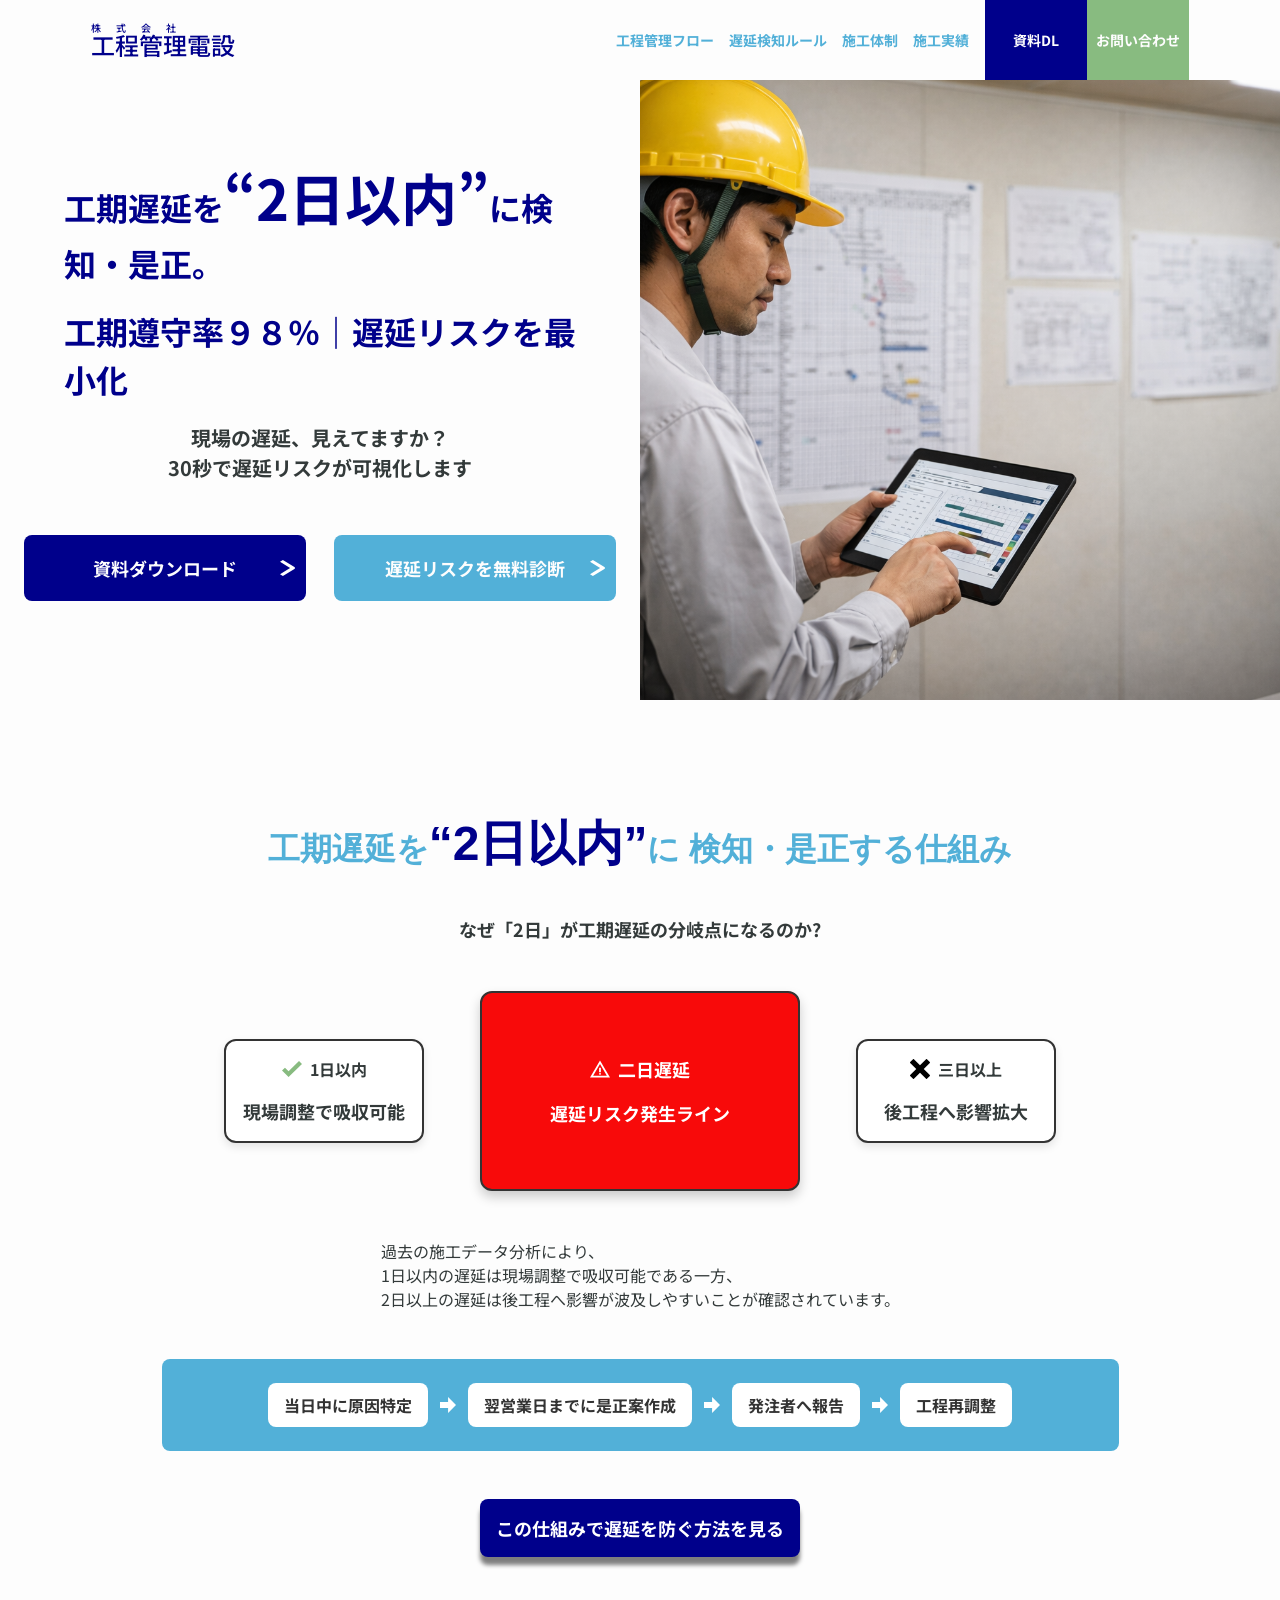
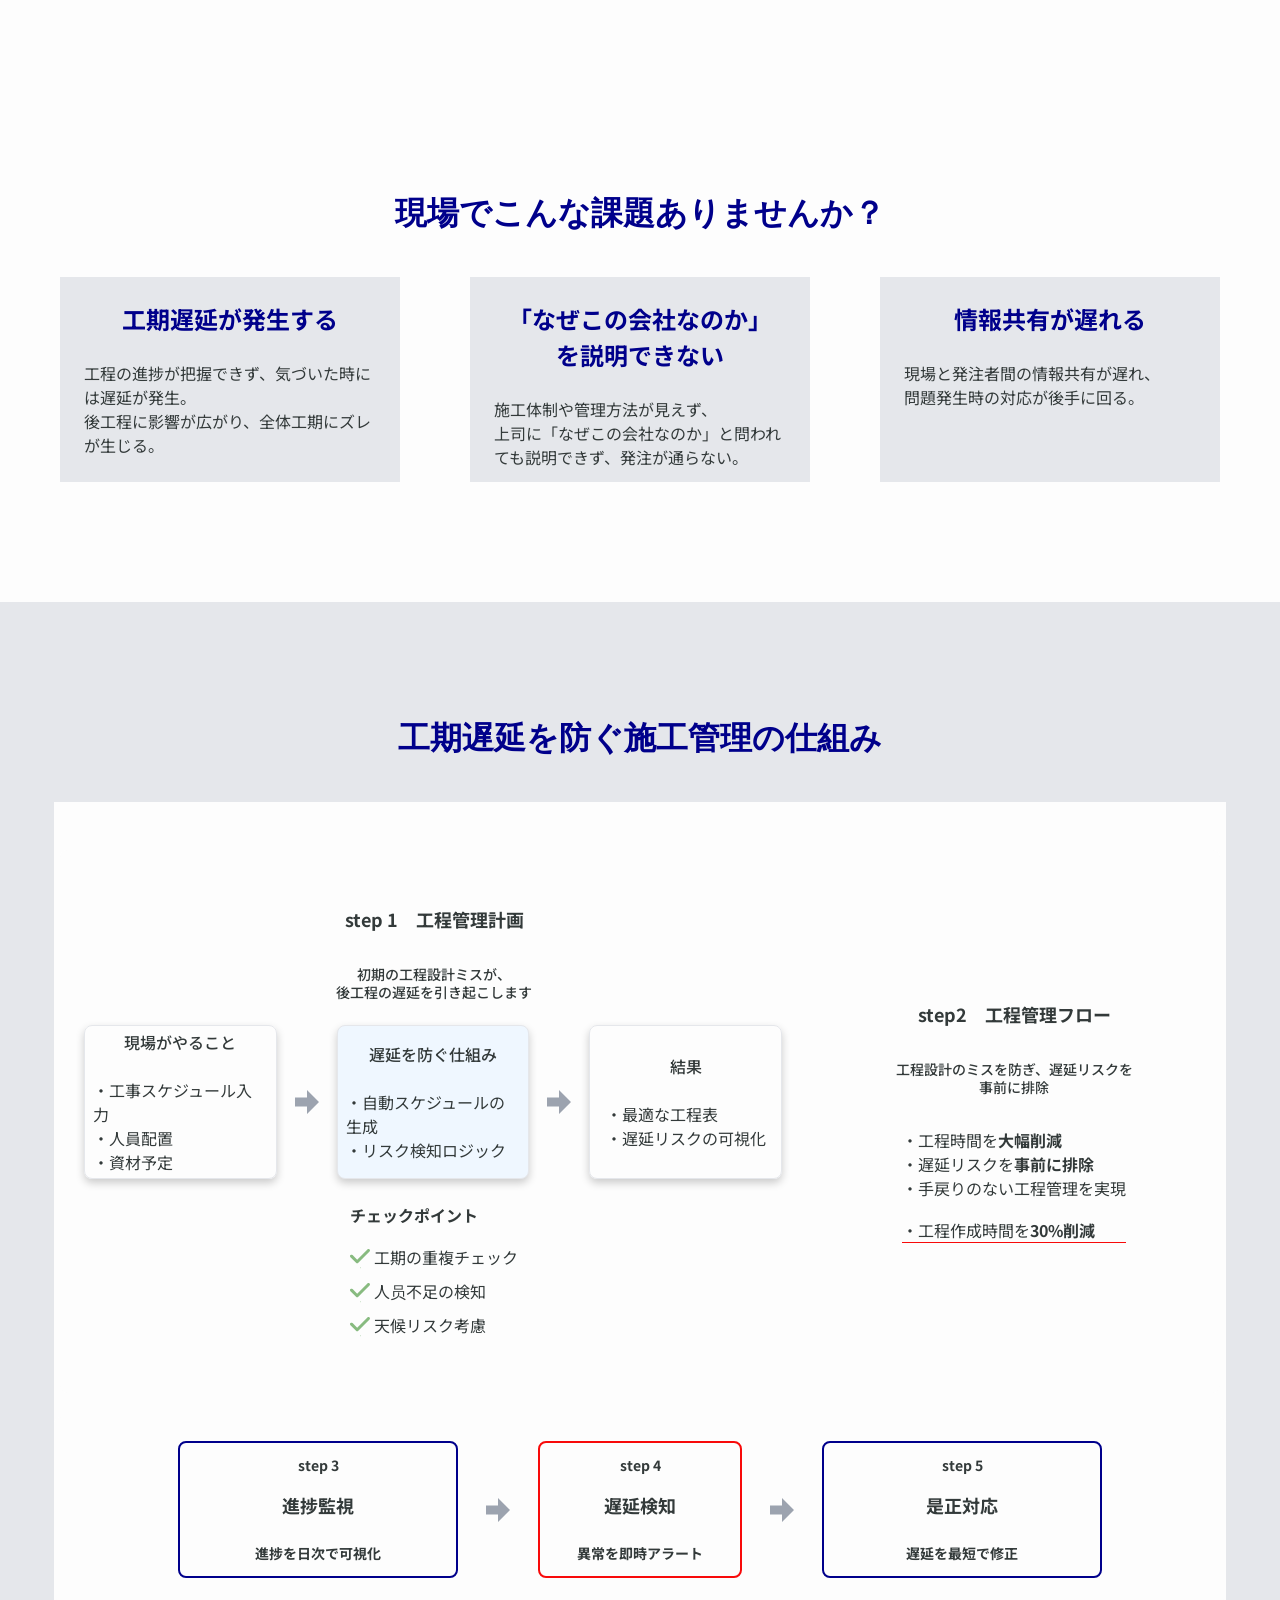
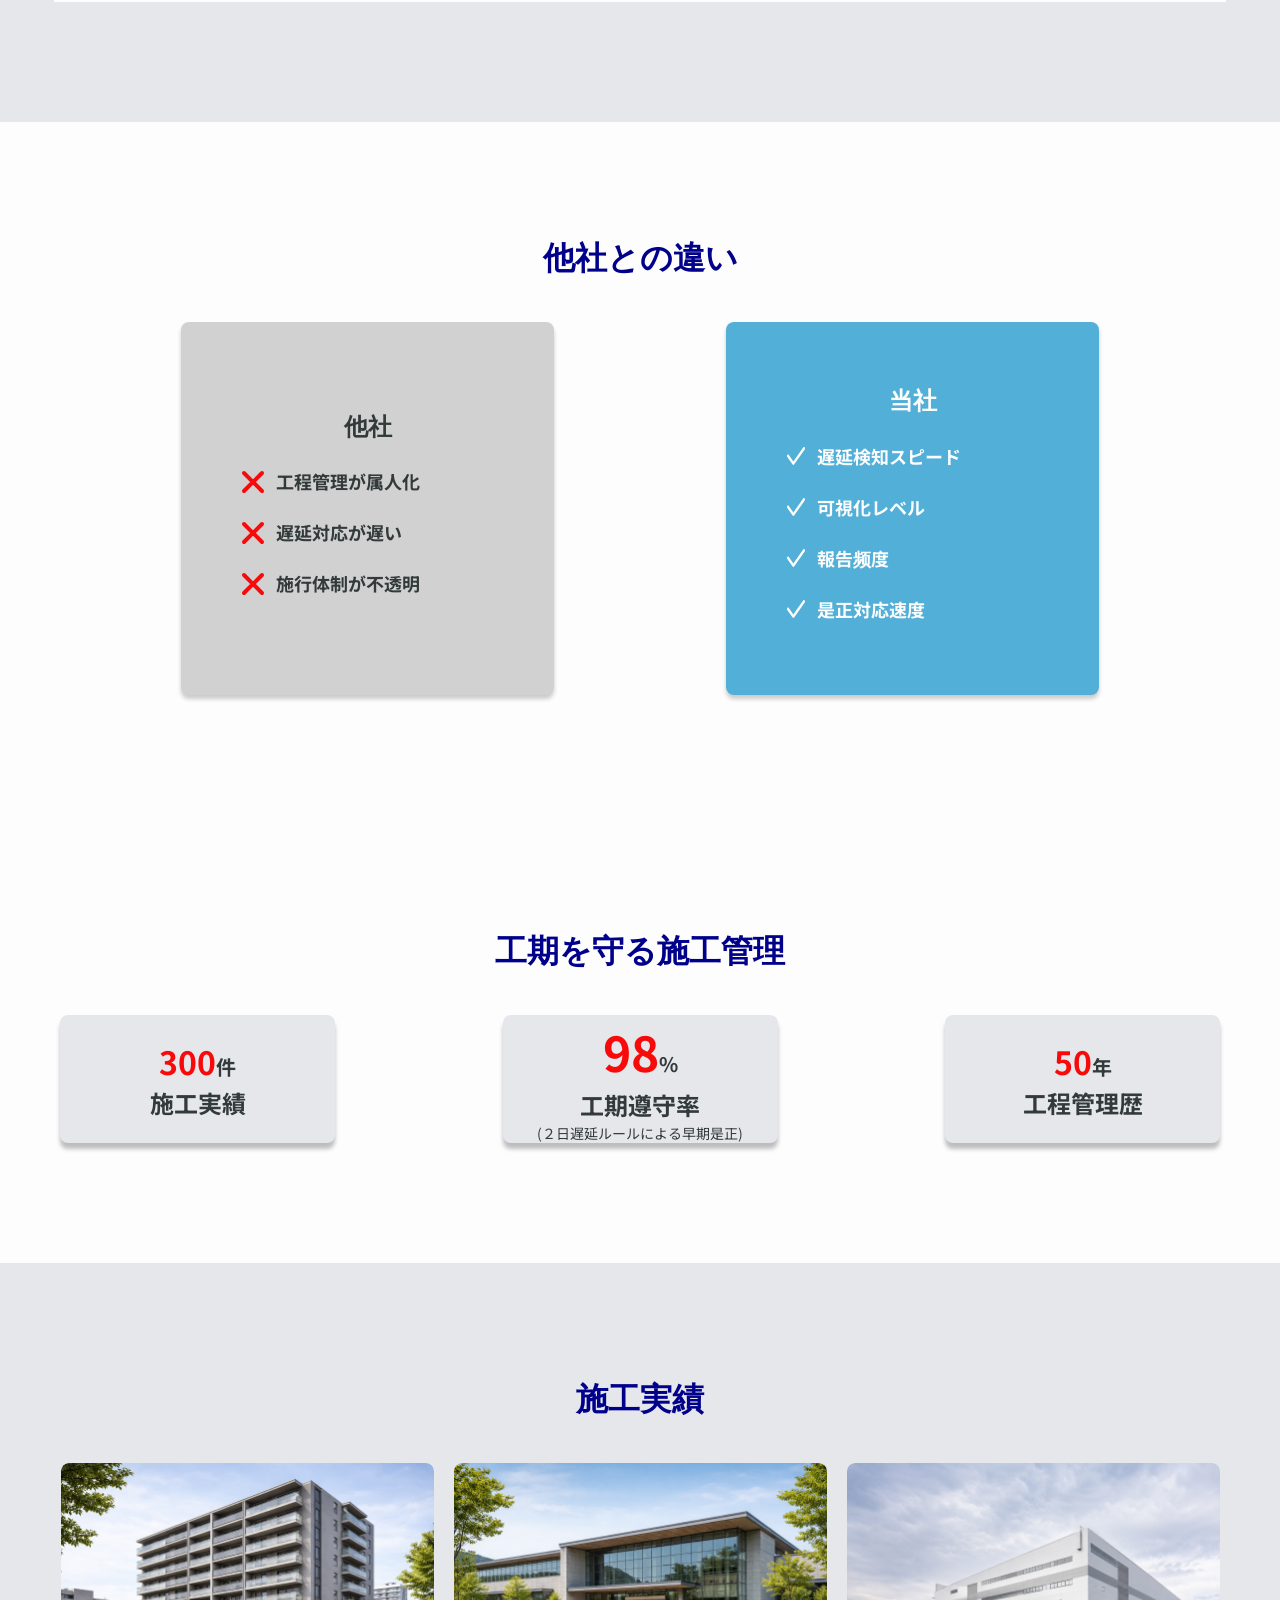
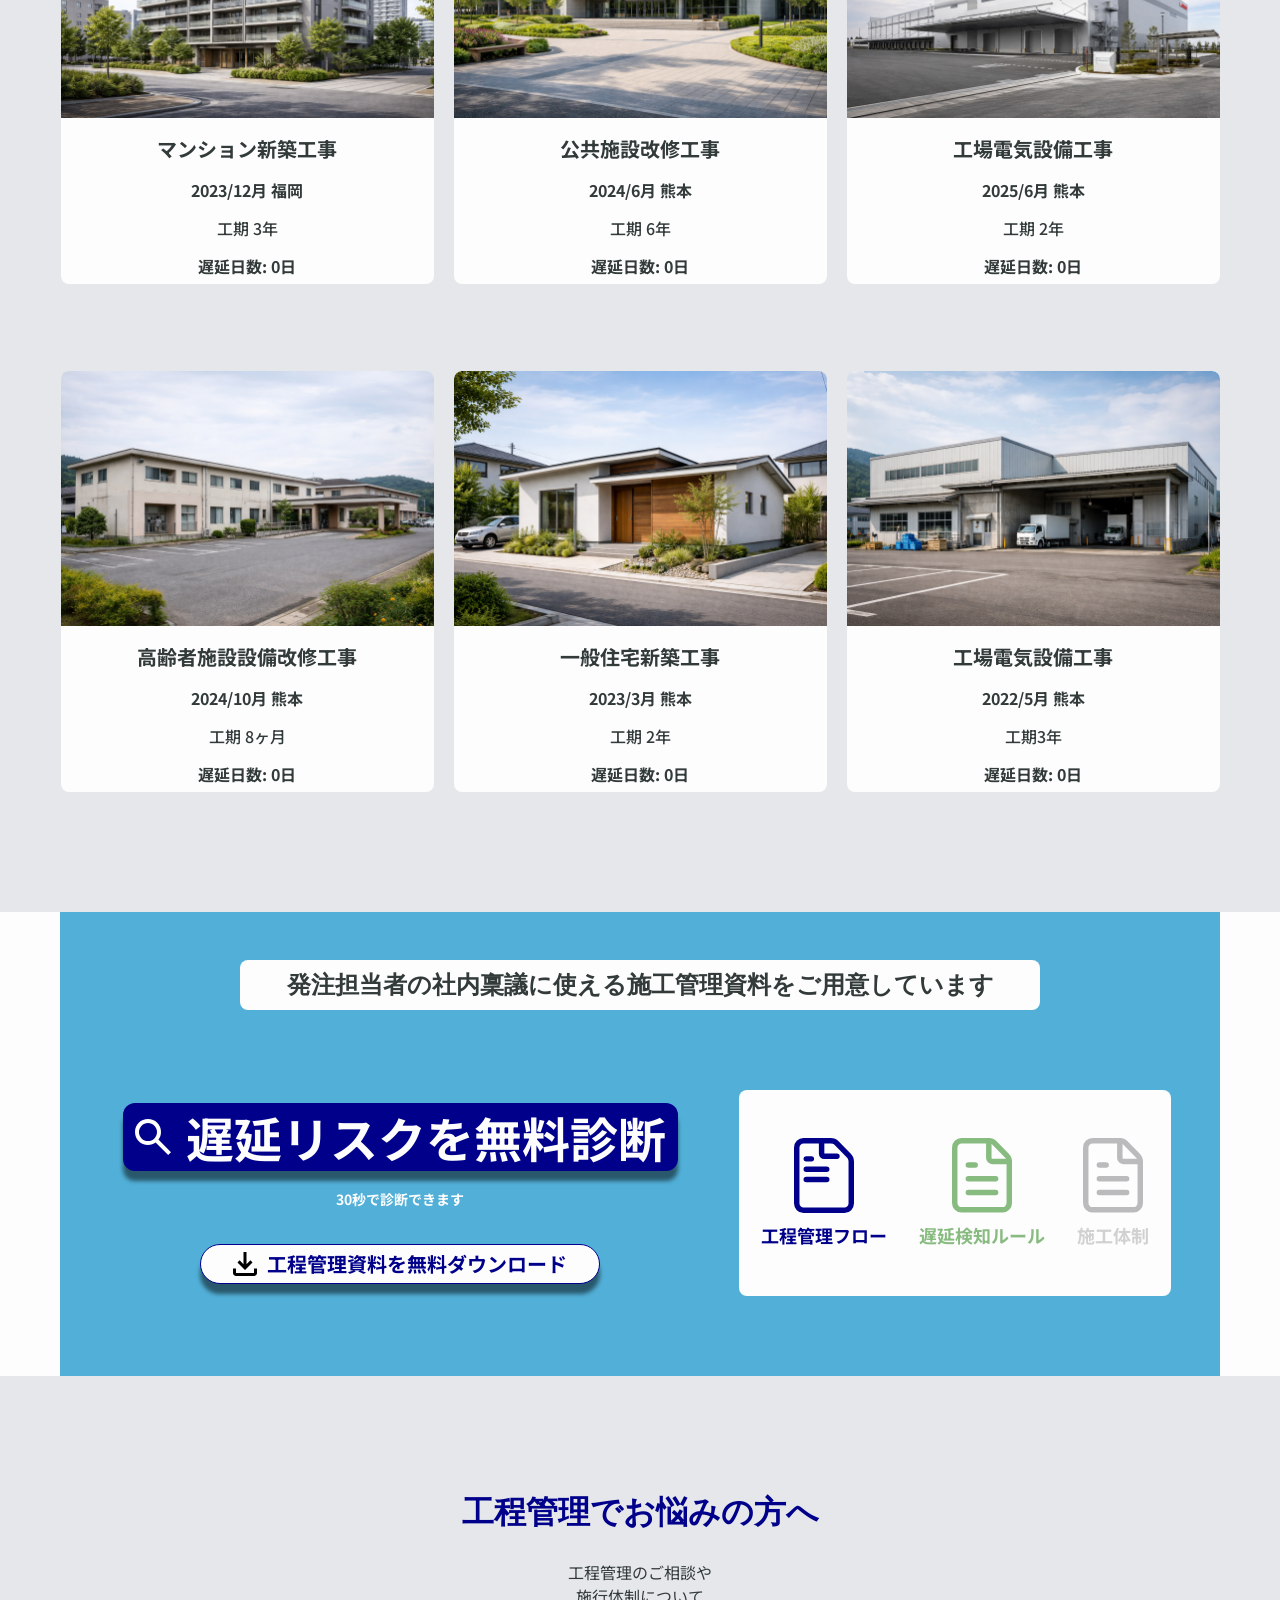
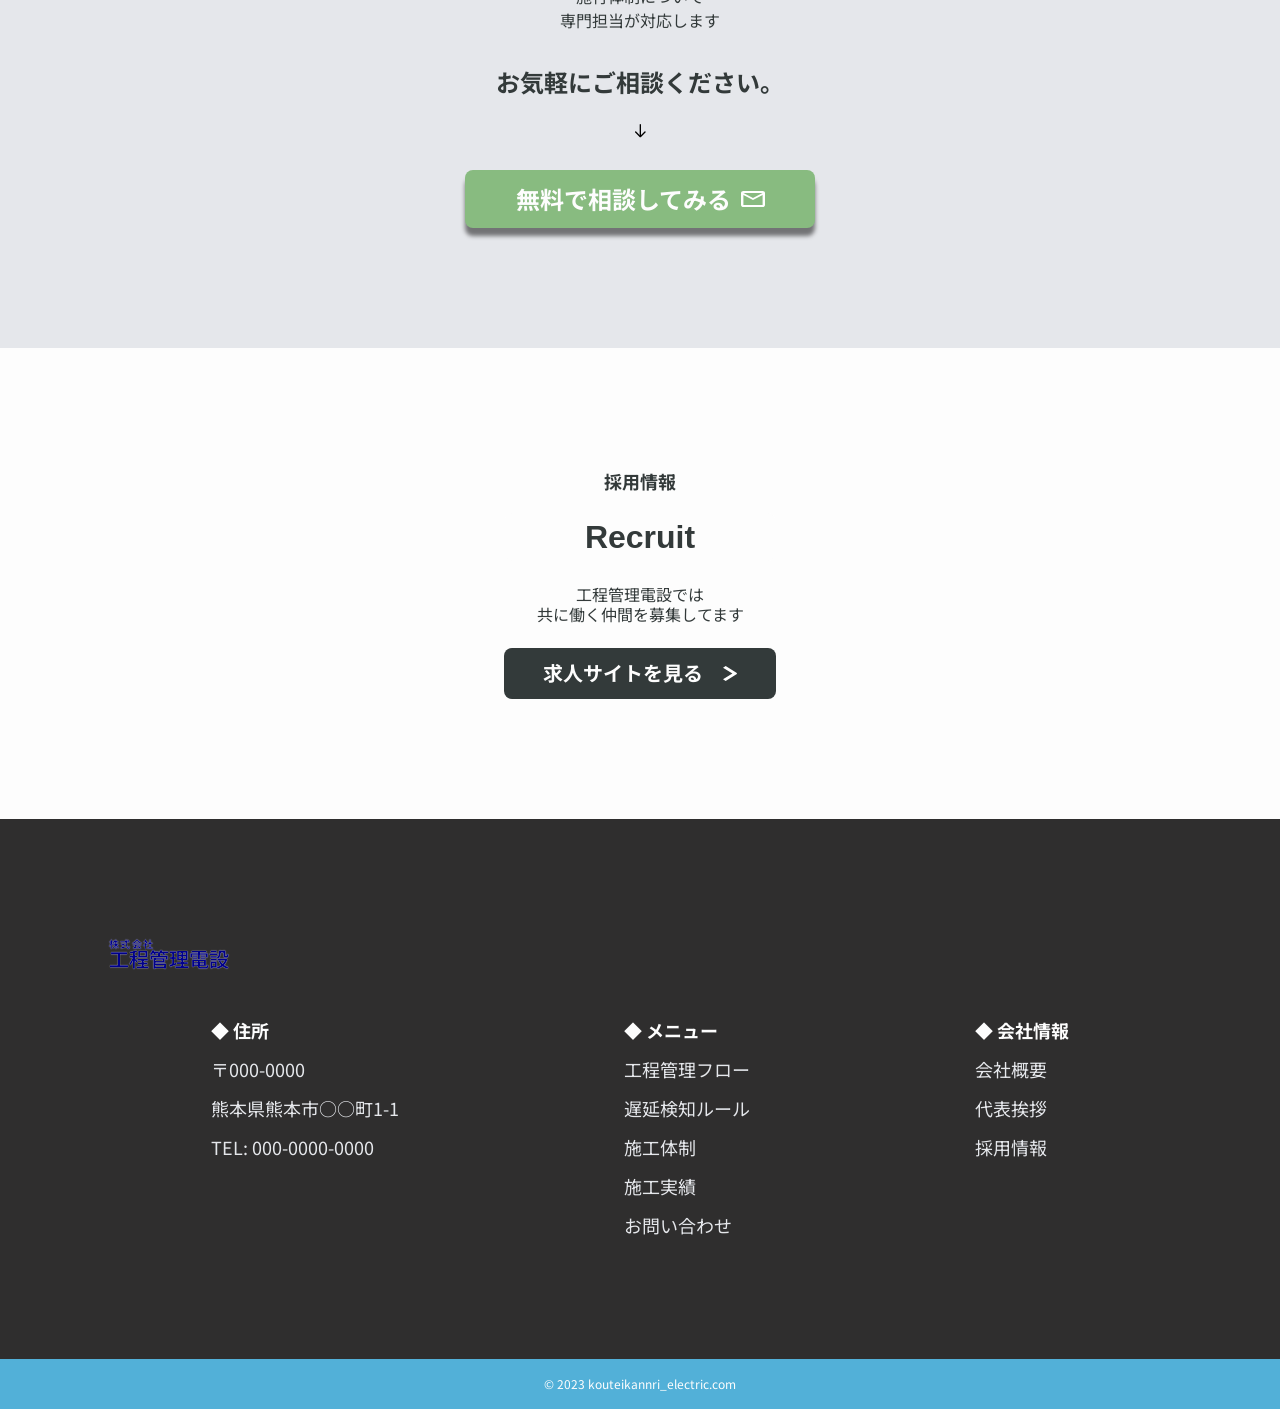
==== index.html @ 14ac5afc "初回ポートフォリオ追加" ====
<!DOCTYPE html>
<html lang="ja">
<head prefix="og: https://ogp.me/ns#">
    <meta charset="UTF-8">
    <meta name="viewport" content="width=device-width, initial-scale=1.0">
    <meta name="description" content="工期遅延を“2日以内”に検知・是正。工期遵守率９８％｜遅延リスクを最小化">
    <!-- OGP -->
    <meta property="og:url" content="https://kouteikanri.com/index.html"> <!-- ページの仮のURL -->
    <meta property="og:type" content="website">
    <meta property="og:title" content="株式会社工程管理建設">
    <meta property="og:description" content="工期遅延を“2日以内”に検知・是正。工期遵守率９８％｜遅延リスクを最小化">
    <meta property="og:site_name" content="株式会社工程管理電設">
    <meta property="og:image" content="https://kouteikanri.com/assets/images/og-image.png"> <!-- OGP用の仮の画像URL -->

    <!-- favicon apple-touch-icon -->
    <link rel="shortcut icon" href="assets/images/favicon.svg">
    <link rel="apple-touch-icon" sizes="180x180" href="assets/images/apple-touch-icon.svg">
    <link rel="icon" type="image/png" href="assets/images/android-chrome-256x256.svg">
    <title>株式会社工程管理建設</title>

    <!-- web fonts -->
    <link rel="preconnect" href="https://fonts.googleapis.com">
    <link rel="preconnect" href="https://fonts.gstatic.com" crossorigin>
    <link href="https://fonts.googleapis.com/css2?family=Noto+Sans+JP:wght@100..900&display=swap" rel="stylesheet">
    <!-- css -->
    <link rel="stylesheet" href="assets/css/common.css">
    <link rel="stylesheet" href="assets/css/destyle.css">
    <link rel="stylesheet" href="assets/css/top.css">

    
</head>
<body>
    <div id="container" class="container">
        <header class="header">
            <h1 class="header__topic"><a href="index.html"><span>株式会社</span>工程管理電設</a></h1>
            <!-- PC用ナビリンク（スマホ非表示） -->
            <ul class="header__nav">
                <li class="header__nav-item"><a href="index.html#about">工程管理フロー</a></li>
                <li class="header__nav-item"><a href="index.html#process">遅延検知ルール</a></li>
                <li class="header__nav-item"><a href="index.html#system">施工体制</a></li>
                <li class="header__nav-item"><a href="index.html#results">施工実績</a></li>
            </ul>
            <div class="header__cta">
                <a id="dl-link" href="dl.html" class="header__cta-dl">資料DL</a>
                <a id="sindan-link" href="dl.html#inquiry" class="header__cta-contact">お問い合わせ</a>
            </div>
            <nav class="nav">
                <div class="nav__inner">
                    <div class="nav__header">
                        <p class="nav__topic"><a href="index.html"><span>株式会社</span>工程管理電設</a></p>
                        <!-- 閉じるボタン -->
                        <button class="nav__btn">
                            <img src="assets/images/close-btn.svg" alt="close">
                        </button>
                    </div>
                    <!-- menu -->
                    <div class="nav__menu">
                        <div class="nav__cta">
                            <a href="dl.html" class="nav__cta-item">
                                <img src="assets/images/nav-dl.svg" alt="">
                                <span class="nav__cta-link--txt">資料ダウンロード</span>
                            </a>
                            <a href="dl.html#inquiry" class="nav__cta-item">
                                <img src="assets/images/nav-contact.svg" alt="">
                                <span class="nav__cta-link--txt">お問い合わせ</span>
                            </a>
                        </div>
                        <div class="nav__menu-box">
                            <p class="nav__menu-label">menu</p>
                            <ul class="nav__list">
                                <li class="nav__item"><a href="index.html#about">工程管理フロー</a></li>
                                <li class="nav__item"><a href="index.html#process">遅延検知ルール</a></li>
                                <li class="nav__item"><a href="index.html#system">施工体制</a></li>
                                <li class="nav__item"><a href="index.html#results">施工実績</a></li>
                            </ul>
                        </div>
                    </div>
                </div>
            </nav>
            <!-- .header__btn -->
            <button class="header__btn">
                <img src="assets/images/header--menu.svg" alt="ハンバーガーメニュー">
            </button>
             
        </header>

        <!-- main -->
        <main class="main">
            <article class="article">
                <!-- fv -->
                <section class="fv">
                    <div class="fv__inner">
                        <h2 class="fv__catch">工期遅延を<span class="fv__catch-pc">“2日以内”</span>に<br class="sp-br">検知・是正。</h2>
                        <p class="fv__catch--subtitle">工期遵守率９８％｜遅延リスクを最小化</p>
                        <p class="fv__lead">現場の遅延、見えてますか？<br>30秒で遅延リスクが可視化します</p>
                        <div class="fv__cta-wrap">
                            <div class="fv__cta-item">
                                <a href="dl.html" class="fv__cta fv__cta--download">資料ダウンロード</a>
                            </div>
                            <div class="fv__cta-item">
                                <a href="sindan.html" class="fv__cta">遅延リスクを無料診断</a>
                            </div>
                        </div>
                    </div>
                    <div class="fv__img">
                        <img src="assets/images/pc__fv.png" alt="工程管理の現場">
                    </div>
                </section>
                <!-- about -->
                <section id="about" class="section section--about">
                    <div class="topic">
                        <h3 class="topic--light--blue">工期遅延を<span class="fv__catch-color">“2日以内”</span>に<br class="sp-br">
                            検知・是正する仕組み</h3>

                    </div>
                    <p class="about__title">なぜ「2日」が工期遅延の分岐点になるのか?</p>
                    <div class="about__flow">
                        <div class="about__flow-item">
                            <div class="about__flow-lead">
                                <img src="assets/images/about-check.svg" alt="チェックマーク">
                                <p class="about__flow-label">1日以内</p>
                            </div>
                            <p class="about__flow-text">現場調整で<br class="sp-br">吸収可能</p>
                        </div>
                        <div class="about__flow-item about__flow-item--active">
                            <div class="about__flow-lead">
                                <img src="assets/images/about_arram.svg" alt="警告マーク">
                                <p class="about__flow-label">二日遅延</p>
                            </div>
                            <p class="about__flow-text">遅延リスク発生ライン</p>
                        </div>
                        <div class="about__flow-item">
                            <div  class="about__flow-lead">
                                <img src="assets/images/about--cross.svg" alt="クロスマーク">
                                <p class="about__flow-label">三日以上</p>
                            </div>
                            <p class="about__flow-text">後工程へ影響拡大</p>
                        </div>
                    </div>
                    <p class="about__flow-context">過去の施工データ分析により、<br>
                            1日以内の遅延は現場調整で吸収可能である一方、<br>
                            2日以上の遅延は後工程へ影響が波及しやすいことが確認されています。
                    </p>
                    <div id="process" class="about__process">
                        <div class="about__process-item">
                            <p class="about__process-text">当日中に原因特定</p>
                        </div>
                        <div class="about__process-item">
                            <p class="about__process-text">翌営業日までに是正案作成</p>
                        </div>
                        <div class="about__process-item">
                            <p class="about__process-text">発注者へ報告</p>
                        </div>
                        <div class="about__process-item">
                            <p class="about__process-text">工程再調整</p>
                        </div>
                    </div>
                    <a href="index.html#system" class="about__btn">この仕組みで遅延を防ぐ方法を見る</a>
                </section>
                <!-- problem -->
                <section id="problem" class="section section--problem">
                    <h3 class="topic">現場でこんな課題<br class="sp-br">ありませんか？</h3>
                    <div class="problem">
                        <div class="problem__item">
                            <h4 class="problem__lead">工期遅延が発生する</h4>
                            <p class="problem__text">工程の進捗が把握できず、気づいた時には遅延が発生。<br>
                                後工程に影響が広がり、全体工期にズレが生じる。</p>
                        </div>
                        <div class="problem__item">
                            <h4 class="problem__lead">「なぜこの会社なのか」<br>を説明できない</h4>
                            <p class="problem__text">施工体制や管理方法が見えず、<br>
                                上司に「なぜこの会社なのか」と問われても説明できず、発注が通らない。</p>
                        </div>
                        <div class="problem__item">
                            <h4 class="problem__lead">情報共有が遅れる</h4>
                            <p class="problem__text">現場と発注者間の情報共有が遅れ、<br>
                                問題発生時の対応が後手に回る。</p>
                        </div>
                    </div>
                </section>
                <!-- system -->
                <section id="system" class="section section--system">
                    <h3 class="topic">工期遅延を防ぐ<br class="sp-br">施工管理の仕組み</h3>
                        <div class="system__flow">
                            <div class="system__row system__row--top">
                                <div class="system__flow-box-wrap">
                                    <div class="system__flow-content">
                                        <h4 class="system__flow-topic">step 1　工程管理計画</h4>
                                        <p class="system__flow-lead">初期の工程設計ミスが、<br>
                                             後工程の遅延を引き起こします</p>
                                        <div class="system__flow-wrap-group">
                                            <div class="system__flow-wrap">
                                                <p class="system__flow-subtitle">現場がやること</p>
                                                <ul class="system__flow-list">
                                                        <li class="system__flow-text">・工事スケジュール入力</li>
                                                        <li class="system__flow-text">・人員配置</li>
                                                        <li class="system__flow-text">・資材予定</li>
                                                </ul>
                                            </div>
                                            <div class="system__flow-arrow"></div>
                                            <div class="system__flow-wrap">
                                                <p class="system__flow-subtitle">遅延を防ぐ仕組み</p>
                                                <ul class="system__flow-list">
                                                    <li class="system__flow-text">・自動スケジュールの生成</li>
                                                    <li class="system__flow-text">・リスク検知ロジック</li>
                                                </ul>
                                            </div>
                                            <div class="system__flow-arrow"></div>
                                            <div class="system__flow-wrap">
                                                <p class="system__flow-subtitle">結果</p>
                                                <ul class="system__flow-list">
                                                    <li class="system__flow-text">・最適な工程表</li>
                                                    <li class="system__flow-text">・遅延リスクの可視化</li>
                                                </ul>
                                            </div>
                                        </div>
                                        <div class="system__flow-check">
                                            <dl class="system__flow-check-list">
                                                <dt class="system__flow-check-title">チェックポイント</dt>
                                                <dd class="system__flow-check-item"><img src="assets/images/system-check.svg" alt="チェック"> 工期の重複チェック</dd>
                                                <dd class="system__flow-check-item"><img src="assets/images/system-check.svg" alt="チェック"> 人员不足の検知</dd>
                                                <dd class="system__flow-check-item"><img src="assets/images/system-check.svg" alt="チェック"> 天候リスク考慮</dd>
                                            </dl>
                                        </div>
                                    </div>
                                    <div class="system__flow-content">
                                        <h4 class="system__flow-topic">step2　工程管理フロー</h4>
                                        <p class="system__flow-lead">工程設計のミスを防ぎ、遅延リスクを<br>事前に排除</p>
                                        <div class="system__flow-box">
                                            <p class="system__flow-text">・工程時間を<span class="system__flow-bold">大幅削減</span></p>
                                            <p class="system__flow-text">・遅延リスクを<span class="system__flow-bold">事前に排除</span></p>
                                            <p class="system__flow-text">・手戻りのない工程管理を実現</p>
                                            <p class="system__flow-text-red">・工程作成時間を<span class="system__flow-bold">30%削減</span></p>
                                        </div>
                                    </div>

                                </div>
                            </div>
                            <div class="system__row system__row--bottom">
                                <div class="system__flow-band">
                                    <p class="system__flow-number">step 3</p>
                                    <div class="system__flow-band-item">
                                        <h4 class="system__flow-title">進捗監視</h4>
                                        <p class="system__flow-subtext">進捗を日次で可視化</p>
                                    </div>
                                </div>
                                <div class="system__flow-band-arrow"></div>
                                <div class="system__flow-band system__flow-band--active">
                                    <p class="system__flow-number">step 4</p>
                                    <div class="system__flow-band-item">
                                        <h4 class="system__flow-title">遅延検知</h4>
                                        <p class="system__flow-subtext">異常を即時アラート</p>
                                    </div>
                                </div>
                                <div class="system__flow-band-arrow"></div>
                                <div class="system__flow-band">
                                    <p class="system__flow-number">step 5</p>
                                    <div class="system__flow-band-item">
                                        <h4 class="system__flow-title">是正対応</h4>
                                        <p class="system__flow-subtext">遅延を最短で修正</p>
                                    </div>
                                </div>
                            </div>
                    </div>
                </section>
                <!-- comparison -->
                <section class="section section--comparison">
                    <h3 class="topic">他社との違い</h3>
                    <div class="comparison__table">
                        <div class="comparison__other">
                            <p class="comparison__col--title">他社</p>
                            <div class="comparison__col">
                                <p class="comparison__col--other-text"><img src="assets/images/cross--comparison.svg" alt="罰ボタン">工程管理が属人化</p>
                                <p class="comparison__col--other-text"><img src="assets/images/cross--comparison.svg" alt="罰ボタン">遅延対応が遅い</p>
                                <p class="comparison__col--other-text"><img src="assets/images/cross--comparison.svg" alt="罰ボタン">施行体制が不透明</p>
                            </div>
                        </div>
                        <div class="comparison__ours">
                            <p class="comparison__col--title">当社</p>
                            <div class="comparison__col">
                                <p class="comparison__col--ours-text"><img src="assets/images/check--comparison.svg" alt="OKボタン">遅延検知スピード</p>
                                <p class="comparison__col--ours-text"><img src="assets/images/check--comparison.svg" alt="OKボタン">可視化レベル</p>
                                <p class="comparison__col--ours-text"><img src="assets/images/check--comparison.svg" alt="OKボタン">報告频度</p>
                                <p class="comparison__col--ours-text"><img src="assets/images/check--comparison.svg" alt="OKボタン">是正対応速度</p>
                            </div>
                        </div>
                    </div>
                </section>
                <!-- number -->
                <section class="section section--number">
                    <h3 class="topic">工期を守る施工管理</h3>
                    <div class="number__container">
                        <div class="number__item">
                            <p class="number__num"><span class="number__num-red">300</span>件</p>
                            <p class="number__lead">施工実績</p>
                        </div>
                        <div class="number__item">
                            <p class="number__num"><span class="number__num-red">98</span>%</p>
                            <p class="number__lead">工期遵守率</p>
                            <p class="number__text">(２日遅延ルールによる早期是正)</p>
                        </div>
                        <div class="number__item">
                            <p class="number__num"><span class="number__num-red">50</span>年</p>
                            <p class="number__lead">工程管理歴</p>
                        </div>

                    </div>
                </section>
                <!-- results -->
                <section id="results" class="section section--results">
                    <h3 class="topic">施工実績</h3>
                    <div class="results__grid">

                        <div class="results__item">
                            <img src="assets/images/topic_mantion.png" alt="mantion-img">
                            <div class="results__meta">
                                <h4 class="results__title">マンション新築工事</h4>
                                <div class="results__date-location">
                                    <span class="results__date">2023/12月</span>
                                    <span class="results__location">福岡</span>
                                </div>
                                <div class="results__period-delay">
                                    <p class="results__period">工期 3年</p>
                                    <p class="results__delay">遅延日数: 0日</p>
                                </div>
                            </div>
                        </div>
                        <div class="results__item">
                            <img src="assets/images/topic_city_hall.png" alt="city-hall-img">
                            <div class="results__meta">
                                <h4 class="results__title">公共施設改修工事</h4>
                                <div class="results__date-location">
                                    <span class="results__date">2024/6月</span>
                                    <span class="results__location">熊本</span>
                                </div>
                                <div class="results__period-delay">
                                    <p class="results__period">工期 6年</p>
                                    <p class="results__delay">遅延日数: 0日</p>
                                </div>
                            </div>
                        </div>
                        <div class="results__item">
                            <img src="assets/images/topic__factory2.png" alt="factory-img">
                            <div class="results__meta">
                                <h4 class="results__title">工場電気設備工事</h4>
                                <div class="results__date-location">
                                    <span class="results__date">2025/6月</span>
                                    <span class="results__location">熊本</span>
                                </div>
                                <div class="results__period-delay">
                                    <p class="results__period">工期 2年</p>
                                    <p class="results__delay">遅延日数: 0日</p>
                                </div>
                            </div>
                        </div>
                        <div class="results__item--sp-none">
                            <div class="results__item">
                                <img src="assets/images/topic_care--facilities.png" alt="koureisya-img">
                                <div class="results__meta">
                                    <h4 class="results__title">高齢者施設設備改修工事</h4>
                                    <div class="results__date-location">
                                        <span class="results__date">2024/10月</span>
                                        <span class="results__location">熊本</span>
                                    </div>
                                    <div class="results__period-delay">
                                        <p class="results__period">工期 8ヶ月</p>
                                        <p class="results__delay">遅延日数: 0日</p>
                                    </div>
                                </div>
                            </div>
                            <div class="results__item">
                                <img src="assets/images/topic_house.png" alt="house-img">
                                <div class="results__meta">
                                    <h4 class="results__title">一般住宅新築工事</h4>
                                    <div class="results__date-location">
                                        <span class="results__date">2023/3月</span>
                                        <span class="results__location">熊本</span>
                                    </div>
                                    <div class="results__period-delay">
                                        <p class="results__period">工期 2年</p>
                                        <p class="results__delay">遅延日数: 0日</p>
                                    </div>
                                </div>
                            </div>
                            <div class="results__item">
                                <img src="assets/images/topic_factory.png" alt="factory-img">
                                <div class="results__meta">
                                    <h4 class="results__title">工場電気設備工事</h4>
                                    <div class="results__date-location">
                                        <span class="results__date">2022/5月</span>
                                        <span class="results__location">熊本</span>
                                    </div>
                                    <div class="results__period-delay">
                                        <p class="results__period">工期3年</p>
                                        <p class="results__delay">遅延日数: 0日</p>
                                    </div>
                                </div>
                            </div>
    
                        </div>
                    </div>
                    <!-- results__btn -->
                    <a href="#" class="results__btn">施工実績一覧を見る</a>
                    
                </section>
                <!-- ダウンロード資料 -->
                <section class="section section--dl">
                    <div class="topic">
                        <h3 class="topic--black">発注担当者の社内稟議に<br class="sp-br">使える施工管理資料を<br class="sp-br">ご用意しています</h3>
                    </div>
                    <div class="dl__content">
                        <div class="dl__item">
                            <div class="dl__doc-item">
                                <img src="assets/images/dl_工程管理フロー.svg" alt="工程管理フロー資料">
                                <p class="dl__doc-kouteikannri">工程管理フロー</p>
                            </div>
                            <div class="dl__doc-item">
                                <img src="assets/images/dl_遅延検知ルール.svg" alt="遅延検知ルール資料">
                                <p class="dl__doc-tienninti">遅延検知ルール</p>
                            </div>
                            <div class="dl__doc-item">
                                <img src="assets/images/dl_施工体制.svg" alt="施工体制資料">
                                <p class="dl__doc-sekoutaisei">施工体制</p>
                            </div>
                        </div>
                        <div class="dl__wrap">
                            <a href="sindan.html" class="dl__cta">
                                <img src="assets/images/search.svg" alt="検索アイコン">
                                遅延リスクを無料診断
                            </a>
                            <p class="dl__text">30秒で診断できます</p>
                            <a href="dl.html" class="dl__cta dl__cta--kouteikanri">
                                <img src="assets/images/dl_download.svg" alt="ダウンロードアイコン">
                                工程管理資料を無料<br class="sp-br">ダウンロード
                            </a>
                        </div>
                    </div>
                </section>

                <!-- お問い合わせ -->
                <section class="section section--contact">
                    <h3 class="topic">工程管理でお悩みの方へ</h3>
                    <p class="contact__lead">工程管理のご相談や<br>施行体制について<br>専門担当が対応します</p>
                    <p class="contact__text">お気軽にご相談ください。</p>
                    <img class="contact__arrow" src="assets/images/contact--arrow.svg" alt="お問い合わせアイコン">
                    <a href="sindan.html" class="contact__cta">
                        無料で相談してみる
                        <img src="assets/images/mail-icon.svg" alt="お問い合わせアイコン">
                    </a>
                </section>

                <!-- recruit -->
                <section class="section section--recruit">
                    <p class="recruit__subtitle">採用情報</p>
                    <div class="topic">
                        <h3 class="topic--black">Recruit</h3>
                    </div>
                    <p class="recruit__lead">工程管理電設では<br>
                        共に働く仲間を募集してます</p>
                    <a href="#" class="recruit__cta">
                        <span class="recruit__cta-text">求人サイトを見る</span>
                        <img src="assets/images/recruit_arrow.svg" alt="検索アイコン">
                    </a>
                </section>
            </article>
        </main>
      
        <!-- footer -->
        <footer class="footer">
            <div class="footer__inner">
                <h2 class="footer__logo"><a href="index.html"><span class="footer__logo-span">株式会社</span>工程管理電設</a></h2>
                <div class="footer__container">
                    <div class="footer__address">
                        <p class="footer__title">住所</p>
                        <p class="footer__text">〒000-0000</p>
                        <p class="footer__text">熊本県熊本市○○町1-1</p>
                        <p class="footer__text">TEL: 000-0000-0000</p>
                    </div>
                    <div class="footer__menu">
                        <p class="footer__title">メニュー</p>
                        <ul class="footer__list">
                            <li class="footer__text"><a href="#">工程管理フロー</a></li>
                            <li class="footer__text"><a href="#">遅延検知ルール</a></li>
                            <li class="footer__text"><a href="#">施工体制</a></li>
                            <li class="footer__text"><a href="#">施工実績</a></li>
                            <li class="footer__text"><a href="#">お問い合わせ</a></li>
                        </ul>
                    </div>
                    <div class="footer__company">
                        <p class="footer__title">会社情報</p>
                        <p class="footer__text"><a href="#">会社概要</a></p>
                        <p class="footer__text"><a href="#">代表挨拶</a></p>
                        <p class="footer__text"><a href="#">採用情報</a></p>
                    </div>

                </div>
            </div>
            <small class="footer__copy">&copy; 2023 kouteikannri_electric.com</small>
        </footer>
    </div>
    <script src="https://code.jquery.com/jquery-3.7.0.min.js" integrity="sha256-2Pmvv0kuTBOenSvLm6bvfBSSHrUJ+3A7x6P5Ebd07/g=" crossorigin="anonymous"></script>
    <script src="assets/js/main.js"></script>
</body>
</html>
---- assets/css/common.css ----
@charset "UTF-8";
/* ===========================
common css
============================== */
:root{
    --primary-color-navy-blue: #00008B;
    --primary-color-light-blue: #52B0D8;
    --accent-color-red: #F80A0A;
    --accent-color-green: #88BB80;
    --base-color-white: #fdfdfd;
    --base-color-black: #333A3A;
    --accent-color-gray: #D1D1D1;
    --base-color-gray: #E5E7EB;
    --base-color-dark-gray: #2F2E2E;
    --base-color-light-gray: #F5F6F7;
    --base-color-midle-gray: #D9D9D9;
    --content-width: 91.4%;
    --content-width-secondary: 42.9%;
    --content-padding: 4.2%;
}

html {
    font-size: 62.5%;
}

body {
    font-family:
        'Noto Sans JP',
        Arial,
        sans-serif;
    font-style: normal;
    color: var(--base-color-black, #333A3A);
    background-color: var(--base-color-white, #fdfdfd);
    line-height: 1.5;
}

img {
    max-width: 100%;
    height: auto;
}

.topic {
    text-align: center;
    font-family: Arial;
    font-size: 2.4rem;
    line-height: 1;
    font-weight: 700;
    margin: 0 auto;
    color: var(--primary-color-navy-blue, #00008B);/* デフォルトは紺 */
}

.btn {
    display: block;
    width: 100%;
    padding: 16px;
    border-radius: 4px;
    text-align: center;
    font-size: 1.6rem;
    font-weight: 700;
    line-height: 1;
    transition: opacity 0.3s;
}

.btn:hover {
    opacity: 0.7;
}

/* 紺ボタン */
.btn--primary {
    background: var(--primary-color-navy-blue);
    color: var(--base-color-white);
}

/* 水色ボタン */
.btn--secondary {
    background: var(--primary-color-light-blue);
    color: var(--base-color-white);
}

@media screen and (min-width: 769px) {
    .topic {
        font-size: 3.2rem;
        line-height: 1;
    }

    .sp-br {
        display: none;
    }
}

/* ===========================
header
============================== */
.header {
    position: fixed;
    top: 0;
    left: 0;
    width: 100%;
    z-index: 200;
    padding: 0 4.2%;
    height:56px;
    display: flex;
    align-items: center;
    justify-content: space-between;
    background-color: var(--base-color-white, #fdfdfd);
}

.main {
  padding-top: 0;
}

.fv {
    padding-top: 56px;
}

.header__topic,
.nav__topic,
.nav__logo {
    font-size: 2rem;
    font-weight: 500;
    color: var(--primary-color-navy-blue, #00008B);
    line-height: 1;
}

.header__topic span,
.nav__topic span,
.nav__logo span {
    font-size: 1rem;
    letter-spacing: 0.15em;
    display: block;
}

.header__nav {
    display: none;
}

@media (min-width: 768px) {

    /* ヘッダー高さ */
    .header {
        height: 80px;
        padding: 0 91px;
        gap: 16px;
    }

    .main {
        padding-top: 0;
    }

    /* .fv {
        padding-top: 80px;
    } */

    .header__topic {
        margin-right: auto;
    }

    .header__topic,
    .nav__topic,
    .nav__logo {
        font-size: 2.4rem;
        font-weight: 500;
        color: var(--primary-color-navy-blue, #00008B);
        line-height: 1;
    }

    .header__topic span,
    .nav__topic span,
    .nav__logo span {
        font-size: 1rem;
        letter-spacing: 1.5em;
        display: block;
    }
}
@media screen and (min-width: 768px) and (max-width: 1200px) {
    .header {
        padding: 0 4.2%;
    }
}


/* ===========================
navの初期表示
============================== */

.nav {
    position: fixed;
    width: 100%;
    height: 100vh;
    top: 0;
    left: 0;
    background-color: var(--accent-color-green, #88BB80);
    transform: translateY(-100%);
    transition: transform 0.3s ease-in-out;
    z-index: 99;
}

.nav.is-open {
    transform: translateY(0);
}

.nav__inner {
    position: relative;
    width: 100%;
    min-height: 100vh;
    background-color: var(--base-color-light-gray);
    box-sizing: border-box;
}

.nav__header {
    display: flex;
    align-items: center;
    justify-content: space-between;
    background: var(--base-color-white, #fdfdfd);
    height: 56px; 
    gap: 16px;
    padding: 0 var(--content-padding, 4.2%);
}

.nav__topic {
    margin: 0;
    line-height: 1.2;
}

.nav__btn {
    position: static;
    width: 56px;
    height: 56px;
    border: none;
    background: transparent;
    display: inline-flex;
    align-items: center;
    justify-content: center;
    cursor: pointer;
}

.nav__btn-label {
    display: none;
}

.nav__btn img {
    width: 100%;
    height: auto;
    display: block;
}

/* スマホ：PC用CTAを非表示 */
.header__cta {
    display: none;
}

/* PC：PC用CTAを表示、ハンバーガーを非表示 */
@media (min-width: 768px) {
    .header__cta {
        display: flex;
    }
    
    .header__btn {
        display: none;
    }

    .nav__item {
        font-size: 1.8rem;
        color: var(--primary-color-light-blue, #52B0D8);
    }

     /* ナビリンク表示 */
    .header__nav {
        display: flex;
        align-items: center;
        gap: 15px;
        list-style: none;
    }

    .header__nav-item a {
        font-size: 1.4rem;
        font-weight: 700;
        color: var(--primary-color-light-blue);
        text-decoration: none;
    }

    /* CTAボタン */
    .header__cta-dl {
        display: flex;
        align-items: center;
        justify-content: center;
        width: 102px;
        height: 80px;
        background: var(--primary-color-navy-blue);
        color: var(--base-color-white);
        font-size: 1.4rem;
        font-weight: 700;
        text-decoration: none;
        text-align: center;
    }

    .header__cta-contact {
        display: flex;
        align-items: center;
        justify-content: center;
        width: 102px;
        height: 80px;
        background: var(--accent-color-green);
        color: var(--base-color-white);
        font-size: 1.4rem;
        font-weight: 700;
        text-decoration: none;
        text-align: center;
    }
}

/* nav__cta */

.nav__cta {
    display: grid;
    grid-template-columns: repeat(2, 1fr);
    gap: 16px;
    padding: 32px var(--content-padding, 4.2%);
}

.nav__cta-item img {
    width: 40px;
    height: 40px;
    object-fit: contain;
}

.nav__cta-item {
    display: flex;
    flex-direction: column;
    align-items: center;
    padding: 12px 0;
    background: var(--primary-color-navy-blue, #00008B);
    gap: 8px;
    border-radius: 12px;
}

.nav__cta-item:last-of-type {
    background: var(--accent-color-green, #88BB80);
}

.nav__menu-box {
    border-top: #E5E5E5 1px solid;
    padding-top: 32px;
}

.nav__menu-label {
    font-family: Arial;
    font-size: 2.4rem;
    font-weight: 700;
    padding: 0 var(--content-padding, 4.2%);
}

.nav__list {
    margin: 0;
    padding: 0;
    list-style: none;
    display: grid;
    gap: 14px;
}

.nav__item {
    color: var(--base-color-black, #333A3A);
    text-decoration: none;
    margin-top: 32px;
    font-size: 1.6rem;
    font-weight: 700;
    line-height: 1;
    display:flex;
    align-items: center;
}

.nav__item::before {
    content: '';
    display: inline-block;
    width: 32px;
    height: 2px;
    background-color: var(--base-color-black, #333A3A);
    margin-right: 16px;
}
.nav__cta-link--txt {
    color: var(--base-color-white, #fdfdfd);
    font-size: 1.6rem;
    font-weight: 700;
}

/* =============
footer
=============== */
.footer__inner {
    padding: 48px var(--content-padding);
    background: var(--base-color-dark-gray);
}

.footer__logo {
    font-size: 2rem;
    font-weight: 500;
    color: var(--primary-color-navy-blue, #00008B);
    line-height: 1;
}

.footer__logo-span {
    font-size: 1rem;
    letter-spacing: 0.15em;
    display: block;
}

/* ロゴのリンク色 */
.footer__logo a {
    color: var(--primary-color-navy-blue);
    text-decoration: none;
}

.footer__logo,
.footer__logo-span {
    text-shadow: 0 0 1px var(--base-color-white);
}

/* 住所・メニュー・会社情報の3列エリア */
.footer__container {
    margin-top: 32px;
    display: flex;
    flex-direction: column; /* スマホは縦並び */
    gap: 24px;
}

/* 各セクションのタイトル（◆住所など） */
.footer__title {
    font-size: 1.4rem;
    font-weight: 700;
    color: var(--base-color-white);
}

.footer__title::before {
    content: '◆';
    margin-right: 4px;
}

/* テキスト・リンク共通 */
.footer__text {
    font-size: 1.2rem;
    color: var(--base-color-gray);
    margin-top: 12px;
}

.footer__text a {
    color: var(--base-color-gray);
    text-decoration: none;
}

/* コピーライト */
.footer__copy {
    display: block;
    text-align: center;
    padding: 16px;
    font-size: 1.2rem;
    background: var(--primary-color-light-blue);
    color: var(--base-color-white);
}

@media (min-width: 768px) {
    /* ドットが抜けていたので修正 */
    .footer__inner {
        padding: 120px 8.5%;
        align-items: flex-start;
    }

    .footer__container {
        margin-top: 48px; /* 指定通り修正 */
        display: flex;
        flex-direction: row; /* 横並びに変更 */
        gap: 225px; /* カード間225px */
        justify-content: center;
    }

    .footer__title {
        font-size: 1.8rem;
    }

    .footer__text {
        font-size: 1.8rem;
    }
}

@media screen and (min-width: 768px) and (max-width: 1200px) {
    .footer__container {
        gap: 20px;
        justify-content: space-between;
    }
}
---- assets/css/destyle.css ----
/*! destyle.css v4.0.0 | MIT License | https://github.com/nicolas-cusan/destyle.css */

/* Reset box-model and set borders */
/* ============================================ */

*,
::before,
::after {
  box-sizing: border-box;
  border-style: solid;
  border-width: 0;
}

/* Document */
/* ============================================ */

/**
 * 1. Correct the line height in all browsers.
 * 2. Prevent adjustments of font size after orientation changes in iOS.
 * 3. Remove gray overlay on links for iOS.
 */

html {
  line-height: 1.15; /* 1 */
  -webkit-text-size-adjust: 100%; /* 2 */
  -webkit-tap-highlight-color: transparent; /* 3*/
}

/* Sections */
/* ============================================ */

/**
 * Remove the margin in all browsers.
 */

body {
  margin: 0;
}

/**
 * Render the `main` element consistently in IE.
 */

main {
  display: block;
}

/* Vertical rhythm */
/* ============================================ */

p,
table,
blockquote,
address,
pre,
iframe,
form,
figure,
dl {
  margin: 0;
}

/* Headings */
/* ============================================ */

h1,
h2,
h3,
h4,
h5,
h6 {
  font-size: inherit;
  font-weight: inherit;
  margin: 0;
}

/* Lists (enumeration) */
/* ============================================ */

ul,
ol {
  margin: 0;
  padding: 0;
  list-style: none;
}

/* Lists (definition) */
/* ============================================ */

dt {
  font-weight: bold;
}

dd {
  margin-left: 0;
}

/* Grouping content */
/* ============================================ */

/**
 * 1. Add the correct box sizing in Firefox.
 * 2. Show the overflow in Edge and IE.
 */

hr {
  box-sizing: content-box; /* 1 */
  height: 0; /* 1 */
  overflow: visible; /* 2 */
  border-top-width: 1px;
  margin: 0;
  clear: both;
  color: inherit;
}

/**
 * 1. Correct the inheritance and scaling of font size in all browsers.
 * 2. Correct the odd `em` font sizing in all browsers.
 */

pre {
  font-family: monospace, monospace; /* 1 */
  font-size: inherit; /* 2 */
}

address {
  font-style: inherit;
}

/* Text-level semantics */
/* ============================================ */

/**
 * Remove the gray background on active links in IE 10.
 */

a {
  background-color: transparent;
  text-decoration: none;
  color: inherit;
}

/**
 * 1. Remove the bottom border in Chrome 57-
 * 2. Add the correct text decoration in Chrome, Edge, IE, Opera, and Safari.
 */

abbr[title] {
  text-decoration: underline dotted; /* 2 */
}

/**
 * Add the correct font weight in Chrome, Edge, and Safari.
 */

b,
strong {
  font-weight: bolder;
}

/**
 * 1. Correct the inheritance and scaling of font size in all browsers.
 * 2. Correct the odd `em` font sizing in all browsers.
 */

code,
kbd,
samp {
  font-family: monospace, monospace; /* 1 */
  font-size: inherit; /* 2 */
}

/**
 * Add the correct font size in all browsers.
 */

small {
  font-size: 80%;
}

/**
 * Prevent `sub` and `sup` elements from affecting the line height in
 * all browsers.
 */

sub,
sup {
  font-size: 75%;
  line-height: 0;
  position: relative;
  vertical-align: baseline;
}

sub {
  bottom: -0.25em;
}

sup {
  top: -0.5em;
}

/* Replaced content */
/* ============================================ */

/**
 * Prevent vertical alignment issues.
 */

svg,
img,
embed,
object,
iframe {
  vertical-align: bottom;
}

/* Forms */
/* ============================================ */

/**
 * Reset form fields to make them styleable.
 * 1. Make form elements stylable across systems iOS especially.
 * 2. Inherit text-transform from parent.
 */

button,
input,
optgroup,
select,
textarea {
  -webkit-appearance: none; /* 1 */
  appearance: none;
  vertical-align: middle;
  color: inherit;
  font: inherit;
  background: transparent;
  padding: 0;
  margin: 0;
  border-radius: 0;
  text-align: inherit;
  text-transform: inherit; /* 2 */
}

/**
 * Correct cursors for clickable elements.
 */

button,
[type="button"],
[type="reset"],
[type="submit"] {
  cursor: pointer;
}

button:disabled,
[type="button"]:disabled,
[type="reset"]:disabled,
[type="submit"]:disabled {
  cursor: default;
}

/**
 * Improve outlines for Firefox and unify style with input elements & buttons.
 */

:-moz-focusring {
  outline: auto;
}

select:disabled {
  opacity: inherit;
}

/**
 * Remove padding
 */

option {
  padding: 0;
}

/**
 * Reset to invisible
 */

fieldset {
  margin: 0;
  padding: 0;
  min-width: 0;
}

legend {
  padding: 0;
}

/**
 * Add the correct vertical alignment in Chrome, Firefox, and Opera.
 */

progress {
  vertical-align: baseline;
}

/**
 * Remove the default vertical scrollbar in IE 10+.
 */

textarea {
  overflow: auto;
}

/**
 * Correct the cursor style of increment and decrement buttons in Chrome.
 */

[type="number"]::-webkit-inner-spin-button,
[type="number"]::-webkit-outer-spin-button {
  height: auto;
}

/**
 * Correct the outline style in Safari.
 */

[type="search"] {
  outline-offset: -2px; /* 1 */
}

/**
 * Remove the inner padding in Chrome and Safari on macOS.
 */

[type="search"]::-webkit-search-decoration {
  -webkit-appearance: none;
}

/**
 * 1. Correct the inability to style clickable types in iOS and Safari.
 * 2. Fix font inheritance.
 */

::-webkit-file-upload-button {
  -webkit-appearance: button; /* 1 */
  font: inherit; /* 2 */
}

/**
 * Fix appearance for Firefox
 */
[type="number"] {
  -moz-appearance: textfield;
}

/**
 * Clickable labels
 */

label[for] {
  cursor: pointer;
}

/* Interactive */
/* ============================================ */

/*
 * Add the correct display in Edge, IE 10+, and Firefox.
 */

details {
  display: block;
}

/*
 * Add the correct display in all browsers.
 */

summary {
  display: list-item;
}

/*
 * Remove outline for editable content.
 */

[contenteditable]:focus {
  outline: auto;
}

/* Tables */
/* ============================================ */

/**
1. Correct table border color inheritance in all Chrome and Safari.
*/

table {
  border-color: inherit; /* 1 */
  border-collapse: collapse;
}

caption {
  text-align: left;
}

td,
th {
  vertical-align: top;
  padding: 0;
}

th {
  text-align: left;
  font-weight: bold;
}
---- assets/css/top.css ----
@charset "UTF-8";
/* ===========================
fv
============================== */
.fv {
    background-image: url('../images/fv_sp.jpg'); /* 背景画像のパスを修正 */
    background-size: cover;
    background-position: center;
    background-repeat: no-repeat;
    height: 460px;
    display: flex;
    align-items: center;
    justify-content: center;
}

.fv__inner {
    width: 100%;
    height: 100%;
    text-align: center;
    color: white; /* テキスト色を白に */
    display: flex;
    flex-direction: column;
    gap: 20px; /* 要素間の間隔 */
    background-color: rgba(0, 0, 0, 0.4); /* 半透明の背景を追加 */
    padding: 20px;
    justify-content: center;
}

.fv__catch {
    font-size: 2.4rem;
    font-weight: bold;
    margin: 0;
    color: var(--primary-color-navy-blue);
    text-shadow: -0.5px -0.5px 0 white, 0.5px -0.5px 0 white, -1px 1px 0 white, 0.5px 0.5px 0 white; /* 白い輪郭 */
}

.fv__catch--subtitle {
    font-size: 1.8rem;
    color: var(--primary-color-navy-blue);
    text-shadow: -0.5px -0.5px 0 white, 0.5px -0.5px 0 white, -1px 1px 0 white, 0.5px 0.5px 0 white; /* 白い輪郭 */
}

.fv__lead {
    font-size: 1.8rem;
    margin: 0;
    font-weight: 700;
}

.fv__cta-wrap {
    display: flex;
    flex-direction: column; /* 縦に並べる */
    gap: 10px;
    align-items: center;
}

.fv__cta {
    display: inline-block;
    padding: 15px 8px;
    width: 202px;
    height:54px;
    position: relative; /* これが必須 */
    background-color: var(--primary-color-light-blue, #52B0D8);
    font-size: 1.6rem;
    font-weight: 700;
    color: var(--base-color-white, #fdfdfd);
    text-decoration: none;
    border-radius: 8px;
    padding-right: 30px; /* アイコン分確保 */
}

.fv__cta::after {
    content: '';
    display: inline-block;
    width: 16px;
    height: 16px;
    background-image: url('../images/cta-arrow-icon.svg');
    background-size: contain;
    background-repeat: no-repeat;
    position: absolute;
    right: 10px;
    top: 50%;
    transform: translateY(-50%);
}

.fv__cta--download {
    background-color: var(--primary-color-navy-blue, #52B0D8);
}

.fv__img {
    display: none;
}


@media screen and (min-width: 769px){

    .fv {
        background: var(--base-color-white);
        justify-content: space-between;
        height: 700px;
        align-items: stretch;
    }

    .fv__inner {
        text-align: left;
        background-color: transparent; /* オーバーレイなし */
        width: 50%;
        padding: 0 5%;
        justify-content: center;
        margin: 0 auto;
    }

    .fv__img {
        display: block;
        width: 50%;
    }

    .fv__img img {
        width: 100%;
        height: 100%;
        object-fit: cover;
    }

    .fv__catch {
        font-size: 3.2rem;
        color: var(--primary-color-navy-blue);
        text-shadow: none;
    }

    .fv__catch-pc {
        font-size: 5.6rem; /* 2日以内を強調 */
        font-weight: 700;
    }

    .fv__catch--subtitle {
        font-size: 3.2rem;
        font-weight: 700;
        text-shadow: none;
    }

    .fv__lead {
        font-size: 2rem;
        text-align: center;
        color: var(--base-color-black);
    }

    .fv__cta-wrap {
        flex-direction: row; /* 横並びに */
        align-items: center;
        margin-top: 32px;
        justify-content: center; /* 中央寄せ */
        gap: 28px; /* ボタン間28px */
    }

    .fv__cta {
        width: 282px;
        height: 66px;
        display: flex;
        align-items: center;
        justify-content: center;
        font-size: 1.8rem;
        padding: 0; /* スマホのpaddingをリセット */
    }

    .sp-br {
        display: none;
    }
}

/* about */
.section--about {
    padding: 48px var(--content-padding, 4.2%);
}
.topic--light--blue {
    color: var(--primary-color-light-blue, #52B0D8);

}
.fv__catch-color {
    color: var(--primary-color-navy-blue, #00008B);
}

.about__title {
    font-size: 1.4rem;
    margin-top:32px;
    text-align: center;
}

.about__lead {
    font-size: 1.4rem;
    margin-top:32px;
    text-align: center;
}

.about__flow {
    display: flex;
    flex-direction: column;
    align-items: center;
    gap: 24px; /* カード間余白 */
}

.about__flow-item {
    width: 180px;
    padding: 16px;
    background: #fff;
    border: 2px solid #333;
    border-radius: 12px;
    text-align: center;
    box-shadow: 0 4px 8px rgba(0,0,0,0.1);
}

.about__flow-item:first-of-type {
    margin-top: 32px;
}

.about__flow-lead {
    display: flex;
    align-items: center;
    justify-content: center;
    gap: 8px;
}

.about__flow-label {
    font-size: 1.6rem;
    font-weight: 700;
}

.about__flow-text {
    font-size: 1.4rem;
    margin-top: 8px;
    top: 50%;
}

.about__flow-item--active {
    width: 204px;
    height: 100%;
    background: var(--accent-color-red, #F80A0A);
    border: 2px solid #333;
    color: #fff;
    box-shadow: 0 6px 12px rgba(0,0,0,0.2);
}

.about__flow-item--active .about__flow-label {
    font-size: 1.8rem;
}

.about__flow-item--active .about__flow-text {
    font-size: 1.4rem; /* そのままでOK */
}

.about__flow-lead img {
    width: 20px;
    height: 20px;
}

.about__flow-context {
    font-size: 1.4rem;
    margin-top: 32px;
    text-align: left;
}

.about__process {
    position: relative;
    display: flex;
    flex-direction: column;
    align-items: center;
    background: var(--primary-color-light-blue);
    padding: 24px 16px;
    max-width: 256px;
    width: 100%;
    margin: 0 auto;
    display: flex;
    margin-top: 32px;
    border-radius: 8px;
}

.about__process-item {
    position: relative;
    background: #fff;
    color: #333;
    font-weight: 700;
    padding: 10px 8px;
    border-radius: 8px;
    height: 39px;
    text-align: center;
}

.about__process-item + .about__process-item {
    margin-top: 24px;
}

.about__process-item:not(:last-child)::after {
    content: '';
    position: absolute;
    left: 50%;
    transform: translateX(-50%);
    bottom: -40px; /* 下にずらす（ここ調整ポイント） */
    width: 16px;
    height: 16px;
    margin: 24px auto 0; /* テキストとの間24px */
    background-image: url('../images/about-dawn-arrow.svg');
    background-size: contain;
    background-repeat: no-repeat;
}

.about__process-item:not(:last-child) {
    margin-bottom: 40px; /* 矢印分込み */
}

.about__process-text {
    font-size: 1.6rem;
    font-weight: 700;
    top: 50%;
}

/* .about__btn */


.about__btn {
    display: block;
    width: 100%;
    max-width: 288px; /* Figma の横幅を保持 */
    margin: 32px auto 0; /* 中央寄せ */
    padding: 18px 16px;
    background: var(--primary-color-navy-blue);
    color: #fff;
    font-size: 1.6rem;
    font-weight: 700;
    text-align: center;
    border-radius: 8px;
    box-shadow: 0 8px 4px rgba(0,0,0,0.5);
}

@media screen and (min-width: 769px){

    /* aboutセクション */
    .section--about {
        padding: 120px var(--content-padding);
        text-align: center;
    }

    .topic--light--blue {
        font-size: 3.2rem;
    }

    .topic--light--blue .fv__catch-color {
        font-size: 4.8rem;
        line-height: 1;
    }

    .about__title {
        font-size: 1.8rem;
        font-weight: 700;
        margin-top: 48px;
    }

    /* 3つのカードを横並びに */
    .about__flow {
        flex-direction: row;
        justify-content: center;
        align-items: center;
        gap: 56px;
        margin-top: 48px;
    }

    /* 通常カードのサイズ */
    .about__flow-item {
        width: 100%;
        max-width: 200px;
        margin-top: 0;
    }

    .about__flow-item:first-of-type {
        margin-top: 0;
    }
    
    /* 真ん中カードのサイズ */
    .about__flow-item--active {
        max-width: 320px;
        width: 100%;
        height: 200px;
        display: flex;
        flex-direction: column;
        justify-content: center;
    }
    .about__flow-text,
    .about__flow-item--active .about__flow-text {
        font-size: 1.8rem;
        font-weight: 700;
        margin-top: 17px;
    }
    
    .about__flow-context {
        font-size: 1.6rem;
        text-align: center;
        margin-top: 48px;
        display: inline-block; /* インラインブロック化 */
        text-align: left;
    }

    /* about__processを横並びに */
    .about__process {
        display: flex;
        flex-direction: row;
        max-width: 957px;
        gap: 0;
        padding: 24px 32px;
        align-items: center;
        justify-content: center;
        margin-top: 48px;
    }

    .about__process-item {
        height: auto;
        padding: 10px 16px;
        white-space: nowrap;
        margin-bottom: 0;
    }

    .about__process-item + .about__process-item {
        margin-top: 0;
        margin-left: 40px; /* 矢印分 */
    }

    /* 矢印を右向きに */
    .about__process-item:not(:last-child)::after {
        left: auto;
        right: -28px;
        bottom: auto;
        top: 50%;
        transform: translateY(-50%) rotate(-90deg);
        background-image: url('../images/about-dawn-arrow.svg');
        margin: 0;
    }

    .about__process-item:not(:last-child) {
        margin-bottom: 0; /* スマホのmargin-bottomをリセット */
    }

    .about__btn {
        width: 100%;
        max-width: 320px;
        height: 58px;
        font-size: 1.8rem;
        padding: 18px 16px;
        display: flex;
        align-items: center;
        justify-content: center;
        margin-top: 48px;
    }
}

/* problem */
.section--problem {
    padding: 48px var(--content-padding, 4.2%);
}
.problem {
    width: 269px;
    display: flex;
    flex-direction: column;
    margin: 32px auto 0;
    gap: 24px;
}

.problem__item {
    background: var(--base-color-gray, #D1D1D1);
    width: 269px;
    padding: var(--content-padding, 4.2%);
}

.problem__lead {
    color: var(--primary-color-navy-blue, #00008B);
    font-size: 1.8rem;
    font-weight: 700;
    text-align: center;
}



.problem__text {
    font-size: 1.4rem;
    margin-top: 24px;
    text-align: left;
}

@media screen and (min-width: 769px) {
    .section--problem {
        padding: 120px var(--content-padding);
        text-align: center;
        width: 100%;
    }

    .problem {
        flex-direction: row;
        justify-content: space-between;
        width: 100%;
        max-width: 1160px;
        margin: 48px auto 0;
        gap: 0;
    }

    .problem__item {
        width: 340px;
        height: 205px;
        padding: 24px;
    }

    .problem__lead {
        font-size: 2.4rem;
    }

    .problem__text {
        font-size: 1.6rem;
    }
}

/* system */
.section--system {
    padding: 48px var(--content-padding, 4.2%);
    background: #E5E7EB;
}

.system__flow-content {
    background: var(--base-color-white, #fdfdfd);
    display: flex;
    border: 1px solid var(--base-color-black, #333A3A);
    border-radius: 8px;
    flex-direction: column;
    margin: 32px auto 0;
}

.system__flow-topic {
    font-size: 1.8rem;
    font-weight: 700;
    text-align: center;
    margin-top: 32px;
}

.system__flow-lead {
    font-size: 1.4rem;
    font-weight: 500;
    text-align: center;
    margin-top: 32px;
    line-height: 1.3;
}

.system__flow-wrap {
    position: relative;
    display: flex;
    flex-direction: column;
    width: 198px;
    gap: 24px;
    text-align: center;
    align-items: center;
    margin: 0 auto;
    border: 1px solid #E5E7EB;
    border-radius: 8px;
    box-shadow: 0 4px 8px rgba(0,0,0,0.2);
    padding: 16px 8px;
}

.system__flow-wrap:first-of-type {
    margin-top: 32px;
}

.system__flow-arrow{
    width: 24px;
    height: 24px;
    background-image: url('../images/systerm-arrow.svg');
    background-size: contain;
    background-repeat: no-repeat;
    background-position: center;
    margin: 16px auto;
}

.system__flow-subtitle {
    font-size: 1.6rem;
    font-weight: 500;
    text-align: center;
}

.system__flow-list {
    font-size: 1.4rem;
    text-align: left;
}

.system__flow-check {
    margin: 32px auto
}

.system__flow-check-title {
    font-size: 1.6rem;
    font-weight: 700;
}

.system__flow-check-item {
    font-size: 1.6rem;
    margin-top: 10px;
}
.system__flow-check-item img {
    align-items: center;
}

.system__flow-check-item:first-of-type {
    margin-top: 18px;
}

/* step2 */
.system__flow-box {
    margin: 32px auto;
}

.system__flow-text {
    font-size: 1.6rem;
}

.system__flow-text:first-of-type {
    margin-top: 0;
}

.system__flow-bold {
    font-weight: 700;
}

.system__flow-text-red {
    font-size: 1.6rem;
    margin-top: 18px; 
    border-bottom: 1px solid var(--accent-color-red);
}

/* step3~5 */

.system__flow-band {
    background: var(--base-color-white, #fdfdfd);
    display: flex;
    width: 162px;
    text-align: center;
    border: 2px solid var(--primary-color-navy-blue);
    border-radius: 8px;
    flex-direction: column;
    margin: 32px auto 0;
    padding: 12px 0;
}

.system__flow-band.system__flow-band--active {
    width:204px;
    background: var(--base-color-white);
    border-color: var(--accent-color-red);
    color: var(--base-color-black);
}

.system__flow-number {
    font-size: 1.4rem;
    font-weight: 700;
}
.system__flow-band-item {
    margin-top: 16px;
}
.system__flow-title {
    font-size: 1.8rem;
    font-weight: 700;
}

.system__flow-subtext {
    font-size: 1.4rem;
    font-weight: 700;
    margin-top: 24px;
}

@media screen and (min-width: 769px) {
    .section--system {
        padding: 120px var(--content-padding);
    }

    .system__flow {
        background: var(--base-color-white);
    }

    /* 上段：横並び */
    .system__row--top {
        display: flex;
        margin-top: 48px;
        justify-content: center;
        gap: 0;
    }

    .system__flow-content {
        flex: 1;
        margin: 0;
    }

    /* step1のwrapを横並びに */
    .system__flow-content:first-child .system__flow-wrap,
    .system__flow-content:first-child .system__flow-arrow {
        display: inline-flex;
    }
    /* wrapエリアを横並びのコンテナに */
    .system__flow-content:first-child .system__flow-check {
        margin-top: 24px;
    }

    /* step1のwrapを横並びに */
    .system__flow-content:first-child {
        display: flex;
        flex-direction: column;
    }

    .system__flow-wrap {
        width: 198px; /* 固定した方が安定 */
        width: auto;
        flex: none;
    }

    .system__flow-wrap:nth-child(3) {
        background: #EFF7FF;
    }

    

    .system__flow-band {
        width: 280px;
        margin: 0;
    }

    .system__flow-band--active {
        width: 320px;
    }

     .system__flow-wrap-group {
        display: flex;
        align-items: center;
        gap: 8px;
        margin-top: 24px;
    }
    .system__flow-band-arrow {
        width: 32px;
        height: 24px;
        background-image: url('../images/systerm-arrow.svg');
        background-size: contain;
        background-repeat: no-repeat;
        background-position: center;
        transform: rotate(-90deg);
    }

    .system__flow-box-wrap {
        display: flex;
        border: none;
        border-radius: 8px;
        background: var(--base-color-white);
        overflow: hidden;
        margin-top: 48px;
    }

    .system__flow-content {
        flex: 1;
        margin: 0;
        border: none;
        border-radius: 0;
        padding: 24px;
    }

    .system__flow-content + .system__flow-content {
        border-left: 1px solid var(--base-color-black);
    }

    /* wrapを横並びに */
    .system__flow-wrap-group {
        display: flex;
        align-items: center;
        gap: 8px;
        margin-top: 24px;
        align-items: center; /* ← 縦中央揃え（これが重要） */
        justify-content: center; /* ← 全体中央寄せ */
        gap: 18px; /* ← 指定通り */
    }

    .system__flow-wrap-group .system__flow-arrow {
        width: 24px;
        flex-shrink: 0;
        /* margin: 0; */
        transform: rotate(-90deg);
    }

    .system__flow-wrap-group .system__flow-wrap {
        width: auto;
        flex: 1;
        margin: 0;
    }

    /* step1とstep2の幅を固定 */
    .system__flow-content:first-child {
        width: 748px;
        flex: none;
    }

    .system__flow-content + .system__flow-content {
        width: 412px;
        flex: none;
        border-left: none;
        justify-content: center;
    }

    /* 高さを揃える */
    .system__flow-box-wrap {
        align-items: stretch;
    }

    .system__flow-content {
        min-height: 484px;
    }

    /* wrap-groupのサイズ */
    .system__flow-wrap-group {
        width: 698px;
        height: 154px;
    }

    .system__flow-wrap-group .system__flow-wrap {
        height: 100%;
        justify-content: center;
    }

    /* step3〜5の背景を白に */
    .system__row--bottom {
        display: flex;
        justify-content: center;
        align-items: center;
        gap: 24px;
        margin-top: 24px;
        background: var(--base-color-white);
        border-radius: 8px;
        padding: 24px;
        margin-top: 24px;

    }

    .system__flow-check-list {
        text-align: left;
    }

}

/* comparasion */

.section--comparison {
    padding: 48px 18.9%;
}

.comparison__table {
    margin-top: 32px;
}

.comparison__col--title {
    font-size: 1.8rem;
    font-weight: 700;
    font-family: Arial;
    text-align: center;
}

.comparison__col {
    padding: var(--content-padding);
    font-size: 1.4rem;
    font-weight: 700;
    text-align: left;
    margin-top: 12px;
    gap: 12px 0;
}

.comparison__other,
.comparison__ours {
    box-shadow: 0 4px 4px rgba(0,0,0,0.2);;
}

.comparison__other {
    background: var(--accent-color-gray);
    padding: var(--content-padding);
    border-radius: 8px;
}

.comparison__ours {
    background: var(--primary-color-light-blue);
    color: var(--base-color-white);
    margin-top: 32px;
    border-radius: 8px;
    padding: var(--content-padding);
}

.comparison__col--other-text,
.comparison__col--ours-text {
    display: flex;
    align-items: center;
    gap: 12px;
    margin-top: 24px;
}

.comparison__col--other-text:first-of-type,
.comparison__col--ours-text:first-of-type {
    margin-top: 0;
}

@media screen and (min-width: 769px){
    .section--comparison {
        padding: 120px var(--content-padding);
    }

    .comparison__table {
        display: flex;
        
    }

    .comparison__table {
        display: flex;
        justify-content: center;
        gap: 172px; /* ←これが重要 */
        margin-top: 48px;
    }

    .comparison__other,
    .comparison__ours {
        width: 373px;
        height: 373px;
        margin-top: 0; /* ←これ消さないとズレる */
        display: flex;
        flex-direction: column;
        justify-content: center;
    }

    .comparison__col--title {
        font-size: 2.4rem;
    }

    .comparison__col {
        font-size: 1.8rem;
    }

}

/* number */
.section--number {
    padding: 48px 22.5%;
}

.number__item {
    background: var(--base-color-gray);
    text-align: center;
    margin-top: 16px;
    border-radius: 8px;
    padding: 16px 0;
    font-size: 1.8rem
}

.number__item:first-of-type {
    margin-top: 32px;
}

.number__num {
    font-size: 1.6rem;
    font-weight: 700;
}

.number__num span.number__num-red,
.number__num-red {
    font-size: 1.8rem;
    color: var(--accent-color-red);
    display: inline-block;
}

.number__lead {
    font-weight: 700;
    font-size: 1.4rem;
}

.number__item:nth-child(2) .number__num-red {
    font-size: 2.4rem;
    color: var(--accent-color-red);
} 

.number__text {
    font-size: 1.2rem;
}

@media screen and (min-width: 769px) {
    .section--number {
        padding: 120px var(--content-padding);
    }

    .number__container {
        display: flex;
        justify-content: space-between;
        width: 100%;
        max-width: 1160px;
        margin: 48px auto 0;
    }

    .number__item {
        width: 275px;
        height: 128px;
        margin-top: 0;
        padding: 16px;
        display: flex;
        flex-direction: column;
        justify-content: center;
        box-shadow: 0 6px 4px rgba(0, 0, 0, 0.25);
    }

    .number__item:first-of-type {
        margin-top: 0;
    }

    .number__num {
        font-size: 2rem;
        font-weight: 700;
    }

    .number__num-red {
        font-size: 3.2rem;
    }

    .number__lead {
        font-size: 2.4rem;
    }

    .number__text {
        font-size: 1.4rem;
    }

    /* 真ん中のカード（2番目のnumber__item） */
    .number__container .number__item:nth-child(2) .number__num-red {
        font-size: 4.8rem;
    }

    .number__num span.number__num-red,
    .number__num-red {
        font-size: 3.2rem;
        color: var(--accent-color-red);
        display: inline-block;
    }

    .number__num-red {
    font-size: 3.2rem; /* emにする → 親の1.5倍になる */
    }

    .number__item:nth-child(3) .number__num-red {
    font-size: 3.2rem;
    }
}

/* results */
.section--results {
    padding: 48px var(--content-padding, 4.2%);
    background: var(--base-color-gray);
}

.results__item {
    margin-top: 32px;
}

.results__item img {
    border-radius: 8px 8px 0 0;
}

.results__meta {
    padding: 16px 0;
    text-align: center;
    background: var(--base-color-white);
    border-radius: 0 0 8px 8px;
}

.results__title {
    font-size: 2.4rem;
    font-weight: 700;
}

.results__date-location {
    font-size: 1.8rem;
    font-weight: 700;
    margin-top: 14px;
}

.results__period {
    font-size: 1.8rem;
    font-weight: 500;
    margin-top: 14px;
}

.results__delay {
    font-size: 1.6rem;
    font-weight: 700;
    margin-top: 14px;
}

/* results__btn */
.results__btn {
    display: flex;
    width: 100%;
    max-width: 221px;
    gap: 10px;
    margin: 32px auto 0;
    text-align: center;
    padding: 8px 12px;
    font-size: 2rem;
    font-weight: 700;
    background: #9CA3AF;
    color: var(--base-color-white);
    border-radius: 8px;
    position: relative;
}

.results__btn::after {
    content: '';
    display: inline-block;
    width: 7px;
    height: 14px;
    background-image: url('../images/result-arrow.svg');
    background-size: 7px 14px;
    background-repeat: no-repeat;
    position: absolute;
    right: 16px;
    top: 50%;
    transform: translateY(-50%);
}

.results__item--sp-none {
    display: none;
}

@media screen and (min-width: 769px) {
    .section--results {
        padding: 120px var(--content-padding);
    }

    .results__grid {
        display: grid;
        grid-template-columns: repeat(3, 373px);
        gap: 87px 20px;
        max-width: 1280px;
        margin: 48px auto 0;
        justify-content: center;
    }

    .results__meta {
        padding: 16px 12px; /* 左右にpaddingを追加 */
    }

    .results__item {
        width: 373px;
        height: 421px;
        margin-top: 0;
        border-radius: 8px;
        overflow: hidden;
    }

    .results__item img {
        width: 373px;
        height: 255px;
        object-fit: cover;
    }

    .results__title {
        font-size: 2rem; /* 少し小さくして収める */
    }

    .results__date-location {
        font-size: 1.6rem;
    }

    .results__period,
    .results__delay {
        font-size: 1.6rem;
    }

    /* PC用2列目を表示 */
    .results__item--sp-none {
        display: contents; /* グリッドの子要素として扱う */
    }

    /* ボタン非表示 */
    .results__btn {
        display: none;
    }
}

/* ダウンロード */
.section--dl {
    background: var(--primary-color-light-blue);
    padding: 48px 0;
}

.topic--black {
    color: var(--base-color-black);
    background: var(--base-color-white);
    max-width: 270px;
    margin: 0 auto;
    border-radius: 8px;
    padding: 8px 0;
    font-size: 1.8rem;

}

.dl__item {
    margin: 32px auto;
    padding: 32px var(--content-padding);
    max-width: 201px;
    background: var(--base-color-white);
    border-radius: 8px;
}

.dl__doc-item {
    text-align: center;
    font-size: 1.4rem;
    font-weight: 700;
    margin-top: 12px;
}

.dl__doc-item:first-of-type {
    margin-top: 0;
}

.dl__doc-kouteikannri {
    color: var(--primary-color-navy-blue);
    margin-top: 32px;
}

.dl__doc-tienninti {
    color: var(--accent-color-green);
    margin-top: 32px;
}

.dl__doc-sekoutaisei {
    color: var(--accent-color-gray);
    margin-top: 32px;
}

/* ダウンロードcta */
.dl__cta {
    display: flex;
    align-items: center;
    justify-content: center;
    gap: 15px;
    width: 100%;
    max-width: 309px;
    height: 68px;
    margin: 0 auto;
    padding: 0 12px;
    font-size: 2.4rem;
    font-weight: 700;
    color: var(--base-color-white);
    background: var(--primary-color-navy-blue);
    border-radius: 12px;
    text-decoration: none;
    box-shadow: 0 10px 4px rgba(0,0,0,0.5);;
}

.dl__cta--kouteikanri {
    height: 60px;
    margin-top: 32px;
    font-size: 1.6rem;
    gap: 10px;
    max-width: 201px;
    background: var(--base-color-white);
    color: var(--primary-color-navy-blue);
    border: 1px solid var(--primary-color-navy-blue);
    padding: 0 6px;
}

.dl__cta img {
    width: 24px;
    height: 24px;
    object-fit: contain;
    flex-shrink: 0; /* 画像が縮まないようにする */
}

.dl__text {
    font-size: 1.4rem;
    font-weight: 700;
    color: var(--base-color-white);
    margin:  18px auto;
    text-align: center;
}

@media screen and (min-width: 769px) {
    .section--dl {
        padding: 48px 0;
        width: 100%;
        max-width: 1160px;
        margin: 0 auto;
    }


    /* topicの幅 */
    .section--dl .topic--black {
        width: 800px;
        height: 50px;
        font-size: 2.4rem;
        max-width: 100%;
        display: flex;
        align-items: center;
        justify-content: center;
        margin: 0 auto;
    }

    .section--dl .topic,
    .dl__content {
        width: 100%;
        max-width: 1160px;
        margin-left: auto;
        margin-right: auto;
        padding-left: var(--content-padding);
        padding-right: var(--content-padding);
    }

    /* dl__contentを横並び：左にdl__wrap、右にdl__item */
    .dl__content {
        display: flex;
        flex-direction: row-reverse; /* dl__itemが右、dl__wrapが左 */
        align-items: center;
        gap: 48px;
        padding-top: 48px;
    }

    /* 右側：資料アイコン */
    .dl__item {
        display: flex;
        flex-direction: row;
        width: 100%;
        max-width: 432px;
        height: 206px;
        padding: 32px 16px;
        gap: 32px;
        background: var(--base-color-white);
        border-radius: 8px;
        align-items: center;
        justify-content: center;
        flex-shrink: 0;
    }

    .dl__doc-item img {
        width: 60px;
        height: 76px;
        object-fit: contain;
    }

    .dl__doc-item {
        margin-top: 0;
    }

    .dl__doc-kouteikannri,
    .dl__doc-tienninti,
    .dl__doc-sekoutaisei {
        font-size: 1.8rem;
        margin-top: 8px;
    }

    /* 左側：CTAボタン */
    .dl__wrap {
        flex: 1;
        display: flex;
        flex-direction: column;
        align-items: center;
    }

    .dl__cta {
        width: 555px;
        height: 68px;
        font-size: 4.8rem;
        max-width: 100%;
    }

    .dl__cta img {
        width: 36px;
        height: 36px;
    }

    .dl__cta--kouteikanri {
        width: 400px;
        height: 40px;
        font-size: 2rem;
        border-radius: 50px;
        max-width: 100%;
        margin-top: 16px;
        gap: 10px;
    }

    .dl__cta--kouteikanri img {
        width: 24px;
        height: 24px;
    }

}

/* お問い合わせ */
.section--contact {
    padding: 48px var(--content-padding, 4.2%);
    background: var(--base-color-gray);
    text-align: center;
    align-items: center;
    justify-content: center;
}

.contact__lead {
    font-size: 1.4rem;
    margin-top: 32px;
}

.contact__text {
    font-size: 1.8rem;
    font-weight: 700;
    margin-top: 24px;
}

.contact__arrow {
    margin-top: 24px;
}

.contact__cta {
    display:flex;
    justify-content: center;
    align-items: baseline;
    width: 100%;
    max-width: 258px;
    background: var(--accent-color-green);
    color: var(--base-color-white);
    padding: 15px 18px;
    font-size: 1.8rem;
    font-weight: 700;
    border-radius: 8px;
    gap: 10px;
    margin: 32px auto 0;
    box-shadow: 0 8px 4px rgba(0,0,0,0.5);
}

/* pc 768px以上 */
@media screen and (min-width: 769px) {
    .section--contact {
        padding: 120px var(--content-padding);
    }

    .contact__lead {
        font-size: 1.6rem;
        margin-top: 32px;
    }

    .contact__text {
        font-size: 2.4rem;
        margin-top: 32px;
    }

    .contact__cta {
        width: 100%;
        max-width: 350px;
        height: 58px;
        font-size: 2.4rem;
        padding: 18px 16px;
        align-items: center;
    }
}

/* .section--recruit */

.section--recruit {
    padding: 48px 0;
    margin: 0 auto;
    text-align: center;
}

.recruit__subtitle {
    font-size: 1.6rem;
    font-weight: 700;
}

.topic--black {
    color: var(--base-color-black);
    font-size: 2.4rem;
    margin-top: 18px;
}

.recruit__lead {
    font-size: 1.4rem;
    line-height: 1.2;
    margin-top: 24px;
}

.recruit__cta {
    display: flex;
    background: var(--base-color-black);
    width: 100%;
    max-width: 246px;
    height: 56px;
    margin: 24px auto 0;
    padding: 0 10px;
    border-radius: 8px;
    color: var(--base-color-white);
    align-items: center;
    justify-content: center;
    gap: 20px;
}

.recruit__cta-text {
    font-size: 2rem;
    font-weight: 700;
}

.recruit__cta img {
    width: 14px; /* 矢印のサイズを固定 */
    height: auto;
}


@media screen and (min-width: 769px) {
    .section--recruit {
        padding: 120px;
        width: 100%;
        max-width: 720px;

    }

    .recruit__subtitle {
        font-size: 1.8rem;
    }

    .topic--black {
        font-size: 3.2rem;
    }

    .recruit__lead {
        font-size: 1.6rem;

    }

    .recruit__cta {
        font-size: 2.4rem;
        width: 100%;
        max-width: 272px;
        height: 51px;
    }
}

@media screen and (min-width: 769px) and (max-width: 1200px) {
    .comparison__table {
        gap: 40px;
    }

    .comparison__other,
    .comparison__ours {
        width: 45%;
    }

    .results__grid {
    grid-template-columns: repeat(2, 1fr);
    }

    .fv__catch {
        font-size: 2.4rem
    }

    .fv__catch-pc {
        font-size: 3.6rem;
    }

    .fv__cta {
        width: 210px

    }

    .problem__item {
        width: 300px;
    }

    .problem__lead {
        font-size: 1.8rem;
    }

    .system__flow-box-wrap {
        flex-direction: column;
        align-items: center;
    }

    .section--results {
        justify-items: center;
    }

    .dl__content {
        gap: 20px;
    }

    .dl__cta {
        width: 500px;
        font-size: 3.2rem;
    }

    .dl__cta--kouteikanri {
        width: 350px;
        font-size: 1.8rem;
    }
}
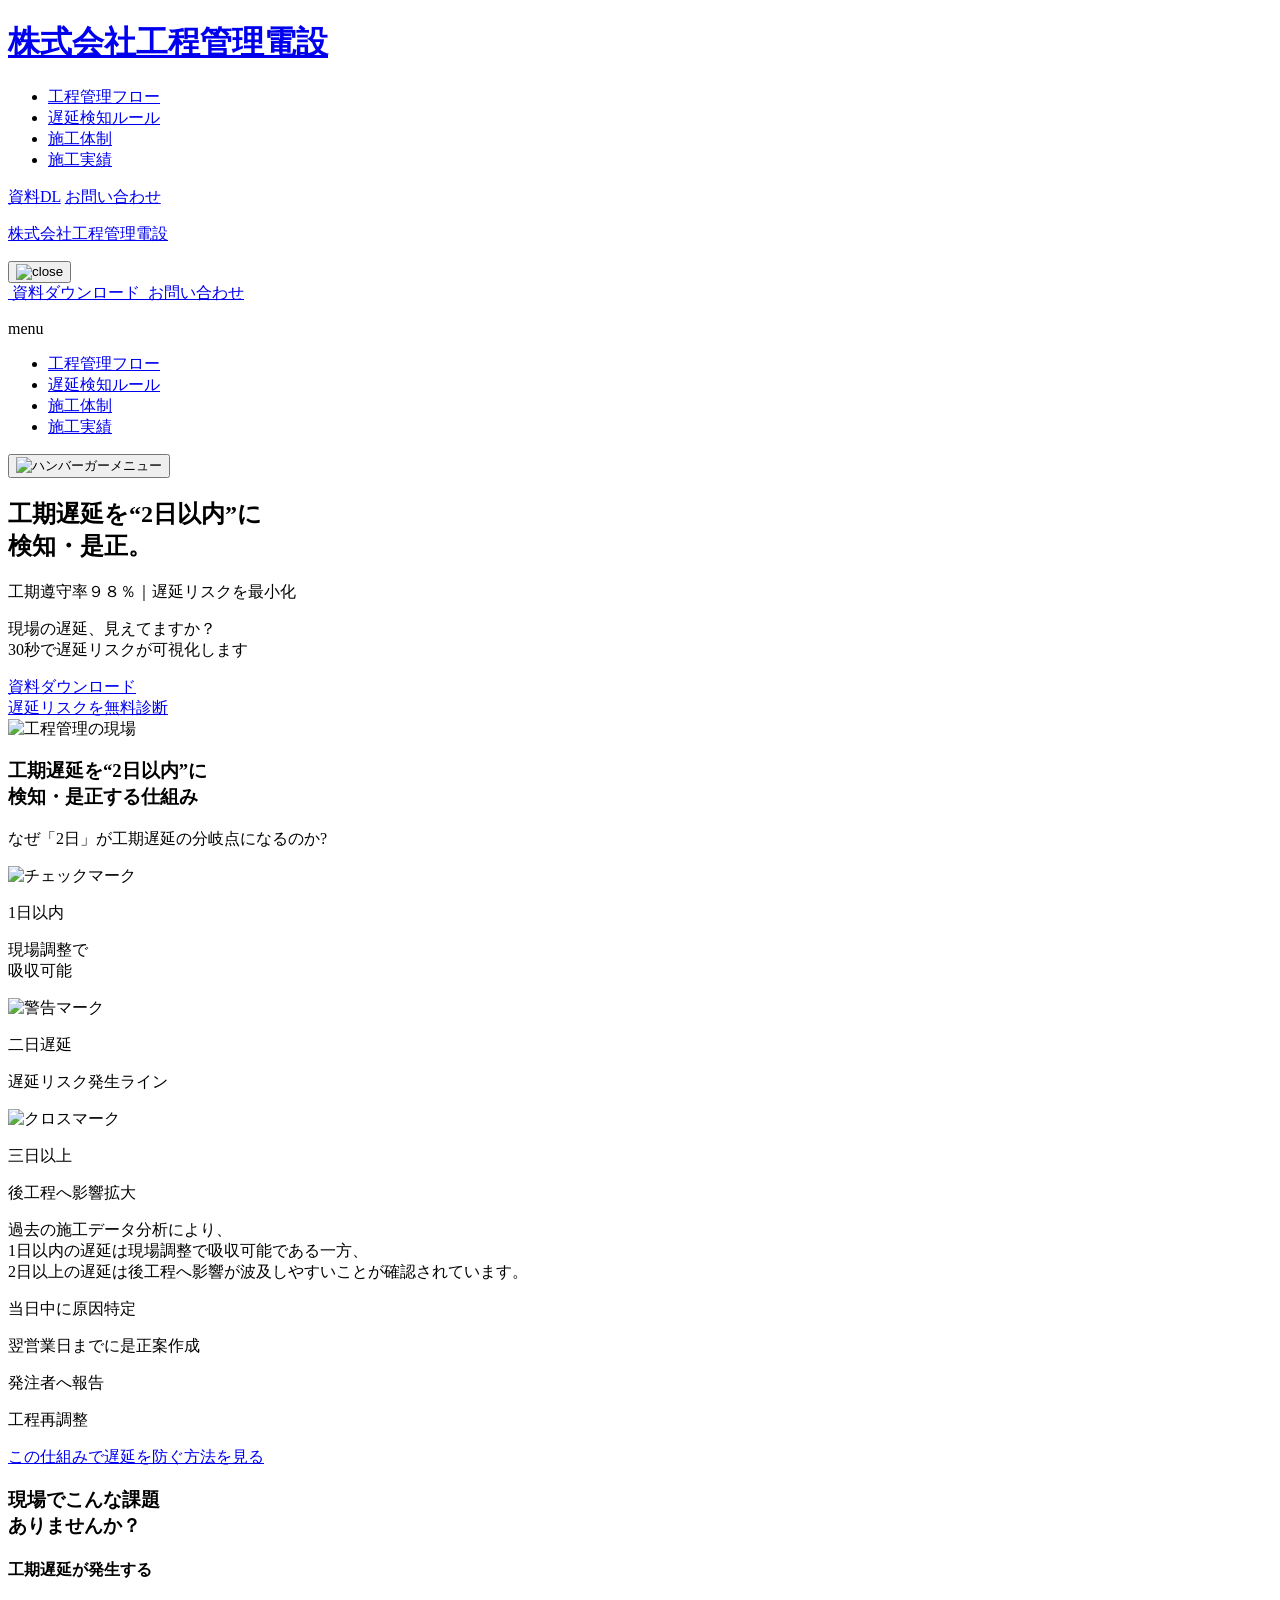
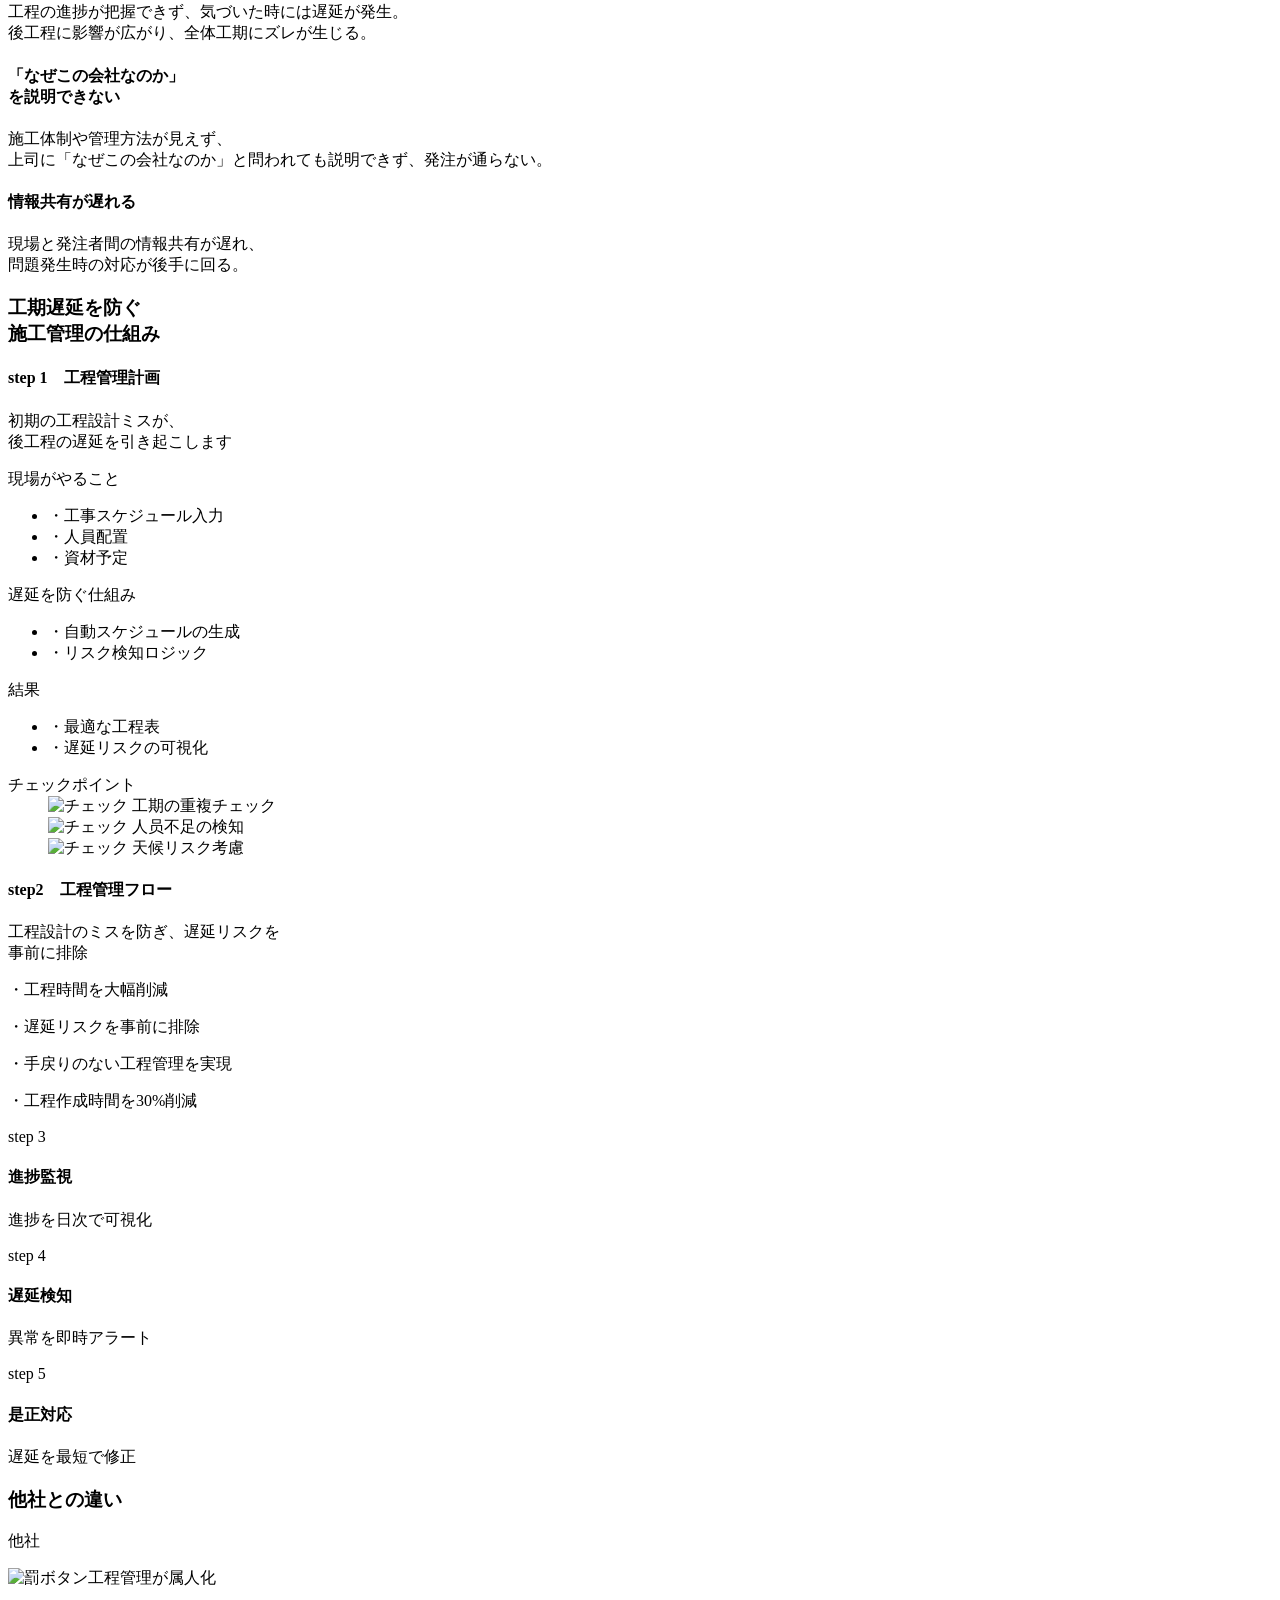
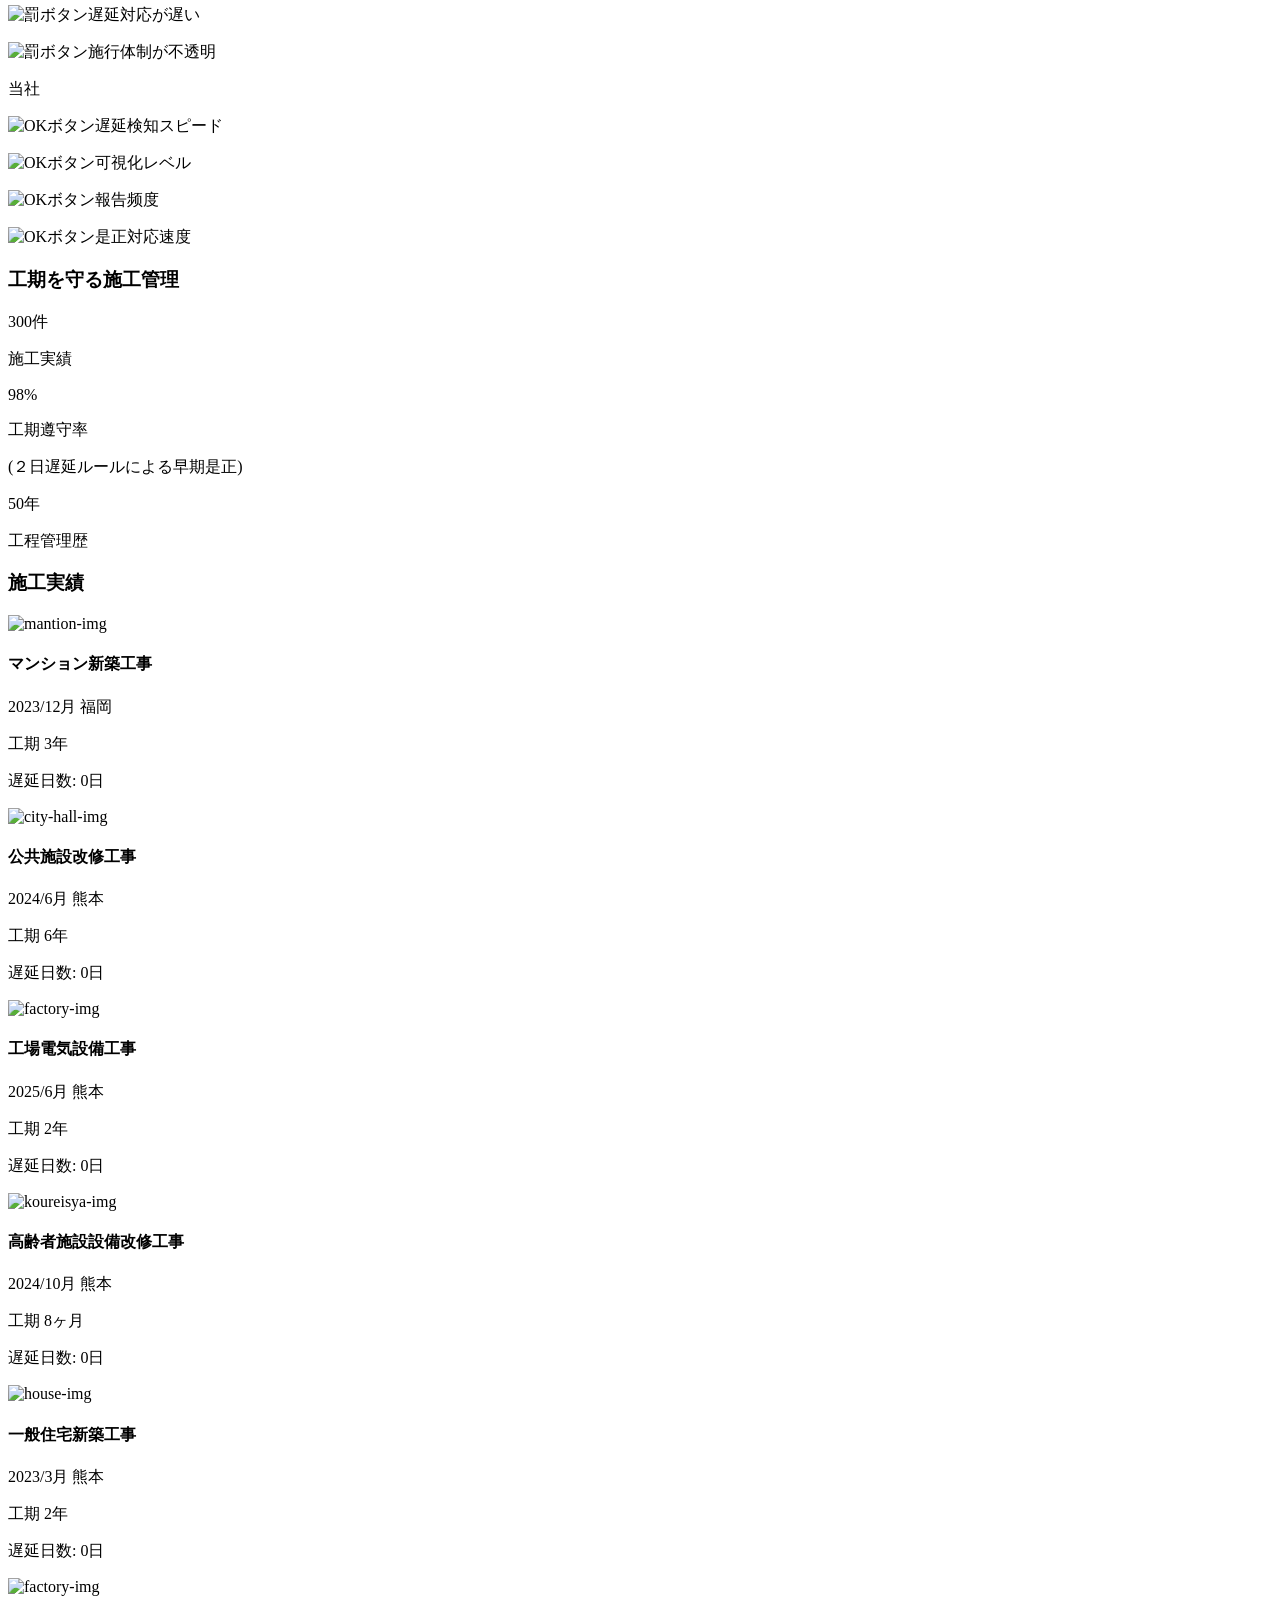
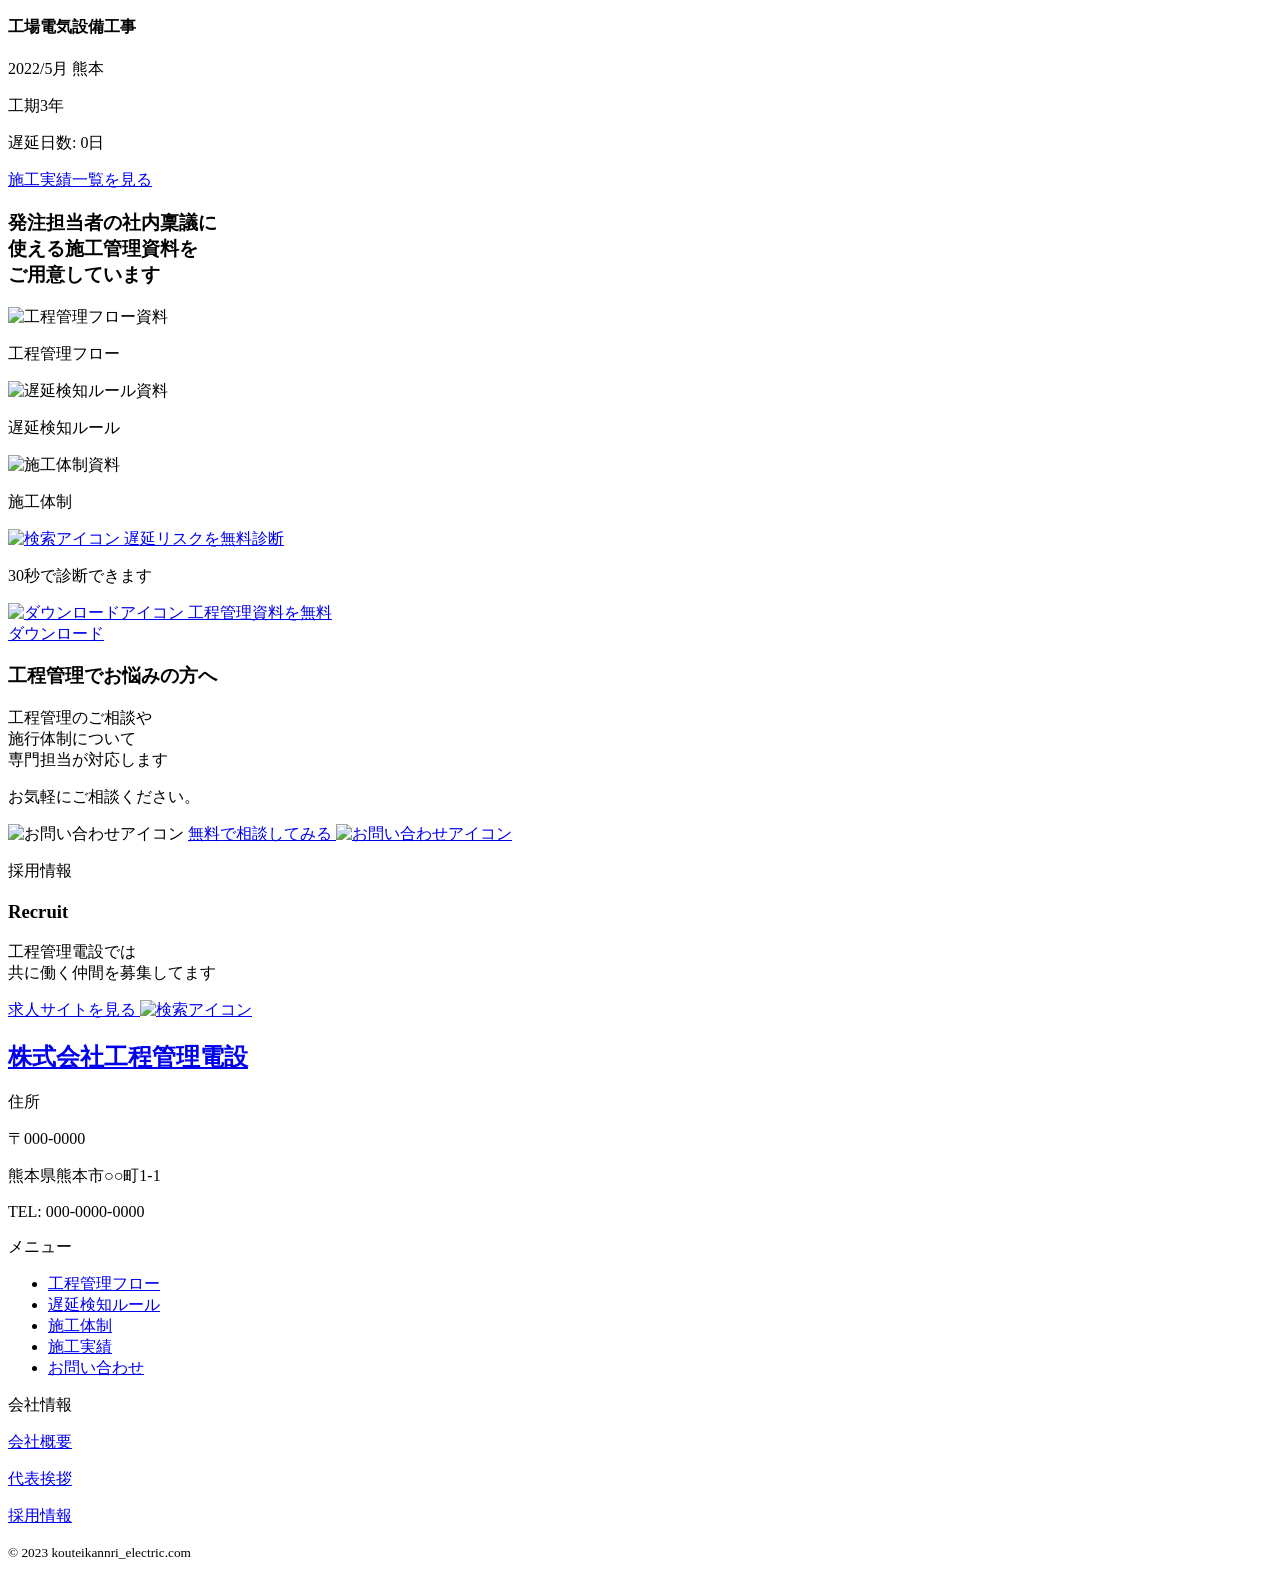
==== commit 3fe6a380: "パス変更" ====
--- a/index.html
+++ b/index.html
@@ -13,9 +13,9 @@
     <meta property="og:image" content="https://kouteikanri.com/assets/images/og-image.png"> <!-- OGP用の仮の画像URL -->
 
     <!-- favicon apple-touch-icon -->
-    <link rel="shortcut icon" href="assets/images/favicon.svg">
-    <link rel="apple-touch-icon" sizes="180x180" href="assets/images/apple-touch-icon.svg">
-    <link rel="icon" type="image/png" href="assets/images/android-chrome-256x256.svg">
+    <link rel="shortcut icon" href="/portfolio-site/assets/images/favicon.svg">
+    <link rel="apple-touch-icon" sizes="180x180" href="/portfolio-site/assets/images/apple-touch-icon.svg">
+    <link rel="icon" type="image/png" href="/portfolio-site/assets/images/android-chrome-256x256.svg">
     <title>株式会社工程管理建設</title>
 
     <!-- web fonts -->
@@ -23,55 +23,55 @@
     <link rel="preconnect" href="https://fonts.gstatic.com" crossorigin>
     <link href="https://fonts.googleapis.com/css2?family=Noto+Sans+JP:wght@100..900&display=swap" rel="stylesheet">
     <!-- css -->
-    <link rel="stylesheet" href="assets/css/common.css">
-    <link rel="stylesheet" href="assets/css/destyle.css">
-    <link rel="stylesheet" href="assets/css/top.css">
+    <link rel="stylesheet" href="/portfolio-site/assets/css/common.css">
+    <link rel="stylesheet" href="/portfolio-site/assets/css/destyle.css">
+    <link rel="stylesheet" href="/portfolio-site/assets/css/top.css">
 
     
 </head>
 <body>
     <div id="container" class="container">
         <header class="header">
-            <h1 class="header__topic"><a href="index.html"><span>株式会社</span>工程管理電設</a></h1>
+            <h1 class="header__topic"><a href="/portfolio-site/index.html"><span>株式会社</span>工程管理電設</a></h1>
             <!-- PC用ナビリンク（スマホ非表示） -->
             <ul class="header__nav">
-                <li class="header__nav-item"><a href="index.html#about">工程管理フロー</a></li>
-                <li class="header__nav-item"><a href="index.html#process">遅延検知ルール</a></li>
-                <li class="header__nav-item"><a href="index.html#system">施工体制</a></li>
-                <li class="header__nav-item"><a href="index.html#results">施工実績</a></li>
+                <li class="header__nav-item"><a href="/portfolio-site/index.html#about">工程管理フロー</a></li>
+                <li class="header__nav-item"><a href="/portfolio-site/index.html#process">遅延検知ルール</a></li>
+                <li class="header__nav-item"><a href="/portfolio-site/index.html#system">施工体制</a></li>
+                <li class="header__nav-item"><a href="/portfolio-site/index.html#results">施工実績</a></li>
             </ul>
             <div class="header__cta">
-                <a id="dl-link" href="dl.html" class="header__cta-dl">資料DL</a>
-                <a id="sindan-link" href="dl.html#inquiry" class="header__cta-contact">お問い合わせ</a>
+                <a id="dl-link" href="/portfolio-site/dl.html" class="header__cta-dl">資料DL</a>
+                <a id="sindan-link" href="/portfolio-site/dl.html#inquiry" class="header__cta-contact">お問い合わせ</a>
             </div>
             <nav class="nav">
                 <div class="nav__inner">
                     <div class="nav__header">
-                        <p class="nav__topic"><a href="index.html"><span>株式会社</span>工程管理電設</a></p>
+                        <p class="nav__topic"><a href="/portfolio-site/index.html"><span>株式会社</span>工程管理電設</a></p>
                         <!-- 閉じるボタン -->
                         <button class="nav__btn">
-                            <img src="assets/images/close-btn.svg" alt="close">
+                                <img src="/portfolio-site/assets/images/close-btn.svg" alt="close">
                         </button>
                     </div>
                     <!-- menu -->
                     <div class="nav__menu">
                         <div class="nav__cta">
-                            <a href="dl.html" class="nav__cta-item">
-                                <img src="assets/images/nav-dl.svg" alt="">
+                            <a href="/portfolio-site/dl.html" class="nav__cta-item">
+                                <img src="/portfolio-site/assets/images/nav-dl.svg" alt="">
                                 <span class="nav__cta-link--txt">資料ダウンロード</span>
                             </a>
-                            <a href="dl.html#inquiry" class="nav__cta-item">
-                                <img src="assets/images/nav-contact.svg" alt="">
+                            <a href="/portfolio-site/dl.html#inquiry" class="nav__cta-item">
+                                <img src="/portfolio-site/assets/images/nav-contact.svg" alt="">
                                 <span class="nav__cta-link--txt">お問い合わせ</span>
                             </a>
                         </div>
                         <div class="nav__menu-box">
                             <p class="nav__menu-label">menu</p>
                             <ul class="nav__list">
-                                <li class="nav__item"><a href="index.html#about">工程管理フロー</a></li>
-                                <li class="nav__item"><a href="index.html#process">遅延検知ルール</a></li>
-                                <li class="nav__item"><a href="index.html#system">施工体制</a></li>
-                                <li class="nav__item"><a href="index.html#results">施工実績</a></li>
+                                <li class="nav__item"><a href="/portfolio-site/index.html#about">工程管理フロー</a></li>
+                                <li class="nav__item"><a href="/portfolio-site/index.html#process">遅延検知ルール</a></li>
+                                <li class="nav__item"><a href="/portfolio-site/index.html#system">施工体制</a></li>
+                                <li class="nav__item"><a href="/portfolio-site/index.html#results">施工実績</a></li>
                             </ul>
                         </div>
                     </div>
@@ -79,7 +79,7 @@
             </nav>
             <!-- .header__btn -->
             <button class="header__btn">
-                <img src="assets/images/header--menu.svg" alt="ハンバーガーメニュー">
+                <img src="/portfolio-site/assets/images/header--menu.svg" alt="ハンバーガーメニュー">
             </button>
              
         </header>
@@ -95,15 +95,15 @@
                         <p class="fv__lead">現場の遅延、見えてますか？<br>30秒で遅延リスクが可視化します</p>
                         <div class="fv__cta-wrap">
                             <div class="fv__cta-item">
-                                <a href="dl.html" class="fv__cta fv__cta--download">資料ダウンロード</a>
+                                <a href="/portfolio-site/dl.html" class="fv__cta fv__cta--download">資料ダウンロード</a>
                             </div>
                             <div class="fv__cta-item">
-                                <a href="sindan.html" class="fv__cta">遅延リスクを無料診断</a>
+                                <a href="/portfolio-site/sindan.html" class="fv__cta">遅延リスクを無料診断</a>
                             </div>
                         </div>
                     </div>
                     <div class="fv__img">
-                        <img src="assets/images/pc__fv.png" alt="工程管理の現場">
+                        <img src="/portfolio-site/assets/images/pc__fv.png" alt="工程管理の現場">
                     </div>
                 </section>
                 <!-- about -->
@@ -117,21 +117,21 @@
                     <div class="about__flow">
                         <div class="about__flow-item">
                             <div class="about__flow-lead">
-                                <img src="assets/images/about-check.svg" alt="チェックマーク">
+                                <img src="/portfolio-site/assets/images/about-check.svg" alt="チェックマーク">
                                 <p class="about__flow-label">1日以内</p>
                             </div>
                             <p class="about__flow-text">現場調整で<br class="sp-br">吸収可能</p>
                         </div>
                         <div class="about__flow-item about__flow-item--active">
                             <div class="about__flow-lead">
-                                <img src="assets/images/about_arram.svg" alt="警告マーク">
+                                <img src="/portfolio-site/assets/images/about_arram.svg" alt="警告マーク">
                                 <p class="about__flow-label">二日遅延</p>
                             </div>
                             <p class="about__flow-text">遅延リスク発生ライン</p>
                         </div>
                         <div class="about__flow-item">
                             <div  class="about__flow-lead">
-                                <img src="assets/images/about--cross.svg" alt="クロスマーク">
+                                <img src="/portfolio-site/assets/images/about--cross.svg" alt="クロスマーク">
                                 <p class="about__flow-label">三日以上</p>
                             </div>
                             <p class="about__flow-text">後工程へ影響拡大</p>
@@ -155,7 +155,7 @@
                             <p class="about__process-text">工程再調整</p>
                         </div>
                     </div>
-                    <a href="index.html#system" class="about__btn">この仕組みで遅延を防ぐ方法を見る</a>
+                    <a href="/portfolio-site/index.html#system" class="about__btn">この仕組みで遅延を防ぐ方法を見る</a>
                 </section>
                 <!-- problem -->
                 <section id="problem" class="section section--problem">
@@ -217,9 +217,9 @@
                                         <div class="system__flow-check">
                                             <dl class="system__flow-check-list">
                                                 <dt class="system__flow-check-title">チェックポイント</dt>
-                                                <dd class="system__flow-check-item"><img src="assets/images/system-check.svg" alt="チェック"> 工期の重複チェック</dd>
-                                                <dd class="system__flow-check-item"><img src="assets/images/system-check.svg" alt="チェック"> 人员不足の検知</dd>
-                                                <dd class="system__flow-check-item"><img src="assets/images/system-check.svg" alt="チェック"> 天候リスク考慮</dd>
+                                                <dd class="system__flow-check-item"><img src="/portfolio-site/assets/images/system-check.svg" alt="チェック"> 工期の重複チェック</dd>
+                                                <dd class="system__flow-check-item"><img src="/portfolio-site/assets/images/system-check.svg" alt="チェック"> 人员不足の検知</dd>
+                                                <dd class="system__flow-check-item"><img src="/portfolio-site/assets/images/system-check.svg" alt="チェック"> 天候リスク考慮</dd>
                                             </dl>
                                         </div>
                                     </div>
@@ -270,18 +270,18 @@
                         <div class="comparison__other">
                             <p class="comparison__col--title">他社</p>
                             <div class="comparison__col">
-                                <p class="comparison__col--other-text"><img src="assets/images/cross--comparison.svg" alt="罰ボタン">工程管理が属人化</p>
-                                <p class="comparison__col--other-text"><img src="assets/images/cross--comparison.svg" alt="罰ボタン">遅延対応が遅い</p>
-                                <p class="comparison__col--other-text"><img src="assets/images/cross--comparison.svg" alt="罰ボタン">施行体制が不透明</p>
+                                <p class="comparison__col--other-text"><img src="/portfolio-site/assets/images/cross--comparison.svg" alt="罰ボタン">工程管理が属人化</p>
+                                <p class="comparison__col--other-text"><img src="/portfolio-site/assets/images/cross--comparison.svg" alt="罰ボタン">遅延対応が遅い</p>
+                                <p class="comparison__col--other-text"><img src="/portfolio-site/assets/images/cross--comparison.svg" alt="罰ボタン">施行体制が不透明</p>
                             </div>
                         </div>
                         <div class="comparison__ours">
                             <p class="comparison__col--title">当社</p>
                             <div class="comparison__col">
-                                <p class="comparison__col--ours-text"><img src="assets/images/check--comparison.svg" alt="OKボタン">遅延検知スピード</p>
-                                <p class="comparison__col--ours-text"><img src="assets/images/check--comparison.svg" alt="OKボタン">可視化レベル</p>
-                                <p class="comparison__col--ours-text"><img src="assets/images/check--comparison.svg" alt="OKボタン">報告频度</p>
-                                <p class="comparison__col--ours-text"><img src="assets/images/check--comparison.svg" alt="OKボタン">是正対応速度</p>
+                                <p class="comparison__col--ours-text"><img src="/portfolio-site/assets/images/check--comparison.svg" alt="OKボタン">遅延検知スピード</p>
+                                <p class="comparison__col--ours-text"><img src="/portfolio-site/assets/images/check--comparison.svg" alt="OKボタン">可視化レベル</p>
+                                <p class="comparison__col--ours-text"><img src="/portfolio-site/assets/images/check--comparison.svg" alt="OKボタン">報告频度</p>
+                                <p class="comparison__col--ours-text"><img src="/portfolio-site/assets/images/check--comparison.svg" alt="OKボタン">是正対応速度</p>
                             </div>
                         </div>
                     </div>
@@ -312,7 +312,7 @@
                     <div class="results__grid">
 
                         <div class="results__item">
-                            <img src="assets/images/topic_mantion.png" alt="mantion-img">
+                            <img src="/portfolio-site/assets/images/topic_mantion.png" alt="mantion-img">
                             <div class="results__meta">
                                 <h4 class="results__title">マンション新築工事</h4>
                                 <div class="results__date-location">
@@ -326,7 +326,7 @@
                             </div>
                         </div>
                         <div class="results__item">
-                            <img src="assets/images/topic_city_hall.png" alt="city-hall-img">
+                            <img src="/portfolio-site/assets/images/topic_city_hall.png" alt="city-hall-img">
                             <div class="results__meta">
                                 <h4 class="results__title">公共施設改修工事</h4>
                                 <div class="results__date-location">
@@ -340,7 +340,7 @@
                             </div>
                         </div>
                         <div class="results__item">
-                            <img src="assets/images/topic__factory2.png" alt="factory-img">
+                            <img src="/portfolio-site/assets/images/topic__factory2.png" alt="factory-img">
                             <div class="results__meta">
                                 <h4 class="results__title">工場電気設備工事</h4>
                                 <div class="results__date-location">
@@ -355,7 +355,7 @@
                         </div>
                         <div class="results__item--sp-none">
                             <div class="results__item">
-                                <img src="assets/images/topic_care--facilities.png" alt="koureisya-img">
+                                <img src="/portfolio-site/assets/images/topic_care--facilities.png" alt="koureisya-img">
                                 <div class="results__meta">
                                     <h4 class="results__title">高齢者施設設備改修工事</h4>
                                     <div class="results__date-location">
@@ -369,7 +369,7 @@
                                 </div>
                             </div>
                             <div class="results__item">
-                                <img src="assets/images/topic_house.png" alt="house-img">
+                                <img src="/portfolio-site/assets/images/topic_house.png" alt="house-img">
                                 <div class="results__meta">
                                     <h4 class="results__title">一般住宅新築工事</h4>
                                     <div class="results__date-location">
@@ -383,7 +383,7 @@
                                 </div>
                             </div>
                             <div class="results__item">
-                                <img src="assets/images/topic_factory.png" alt="factory-img">
+                                <img src="/portfolio-site/assets/images/topic_factory.png" alt="factory-img">
                                 <div class="results__meta">
                                     <h4 class="results__title">工場電気設備工事</h4>
                                     <div class="results__date-location">
@@ -411,26 +411,26 @@
                     <div class="dl__content">
                         <div class="dl__item">
                             <div class="dl__doc-item">
-                                <img src="assets/images/dl_工程管理フロー.svg" alt="工程管理フロー資料">
+                                <img src="/portfolio-site/assets/images/dl_工程管理フロー.svg" alt="工程管理フロー資料">
                                 <p class="dl__doc-kouteikannri">工程管理フロー</p>
                             </div>
                             <div class="dl__doc-item">
-                                <img src="assets/images/dl_遅延検知ルール.svg" alt="遅延検知ルール資料">
+                                <img src="/portfolio-site/assets/images/dl_遅延検知ルール.svg" alt="遅延検知ルール資料">
                                 <p class="dl__doc-tienninti">遅延検知ルール</p>
                             </div>
                             <div class="dl__doc-item">
-                                <img src="assets/images/dl_施工体制.svg" alt="施工体制資料">
+                                <img src="/portfolio-site/assets/images/dl_施工体制.svg" alt="施工体制資料">
                                 <p class="dl__doc-sekoutaisei">施工体制</p>
                             </div>
                         </div>
                         <div class="dl__wrap">
-                            <a href="sindan.html" class="dl__cta">
-                                <img src="assets/images/search.svg" alt="検索アイコン">
+                            <a href="/portfolio-site/sindan.html" class="dl__cta">
+                                <img src="/portfolio-site/assets/images/search.svg" alt="検索アイコン">
                                 遅延リスクを無料診断
                             </a>
                             <p class="dl__text">30秒で診断できます</p>
-                            <a href="dl.html" class="dl__cta dl__cta--kouteikanri">
-                                <img src="assets/images/dl_download.svg" alt="ダウンロードアイコン">
+                            <a href="/portfolio-site/dl.html" class="dl__cta dl__cta--kouteikanri">
+                                <img src="/portfolio-site/assets/images/dl_download.svg" alt="ダウンロードアイコン">
                                 工程管理資料を無料<br class="sp-br">ダウンロード
                             </a>
                         </div>
@@ -442,10 +442,10 @@
                     <h3 class="topic">工程管理でお悩みの方へ</h3>
                     <p class="contact__lead">工程管理のご相談や<br>施行体制について<br>専門担当が対応します</p>
                     <p class="contact__text">お気軽にご相談ください。</p>
-                    <img class="contact__arrow" src="assets/images/contact--arrow.svg" alt="お問い合わせアイコン">
-                    <a href="sindan.html" class="contact__cta">
+                    <img class="contact__arrow" src="/portfolio-site/assets/images/contact--arrow.svg" alt="お問い合わせアイコン">
+                    <a href="/portfolio-site/sindan.html" class="contact__cta">
                         無料で相談してみる
-                        <img src="assets/images/mail-icon.svg" alt="お問い合わせアイコン">
+                        <img src="/portfolio-site/assets/images/mail-icon.svg" alt="お問い合わせアイコン">
                     </a>
                 </section>
 
@@ -457,9 +457,9 @@
                     </div>
                     <p class="recruit__lead">工程管理電設では<br>
                         共に働く仲間を募集してます</p>
-                    <a href="#" class="recruit__cta">
+                    <a href="/portfolio-site/career.html" class="recruit__cta">
                         <span class="recruit__cta-text">求人サイトを見る</span>
-                        <img src="assets/images/recruit_arrow.svg" alt="検索アイコン">
+                        <img src="/portfolio-site/assets/images/recruit_arrow.svg" alt="検索アイコン">
                     </a>
                 </section>
             </article>
@@ -468,7 +468,7 @@
         <!-- footer -->
         <footer class="footer">
             <div class="footer__inner">
-                <h2 class="footer__logo"><a href="index.html"><span class="footer__logo-span">株式会社</span>工程管理電設</a></h2>
+                <h2 class="footer__logo"><a href="/portfolio-site/index.html"><span class="footer__logo-span">株式会社</span>工程管理電設</a></h2>
                 <div class="footer__container">
                     <div class="footer__address">
                         <p class="footer__title">住所</p>
@@ -499,6 +499,6 @@
         </footer>
     </div>
     <script src="https://code.jquery.com/jquery-3.7.0.min.js" integrity="sha256-2Pmvv0kuTBOenSvLm6bvfBSSHrUJ+3A7x6P5Ebd07/g=" crossorigin="anonymous"></script>
-    <script src="assets/js/main.js"></script>
+    <script src="/portfolio-site/assets/js/main.js"></script>
 </body>
 </html> 
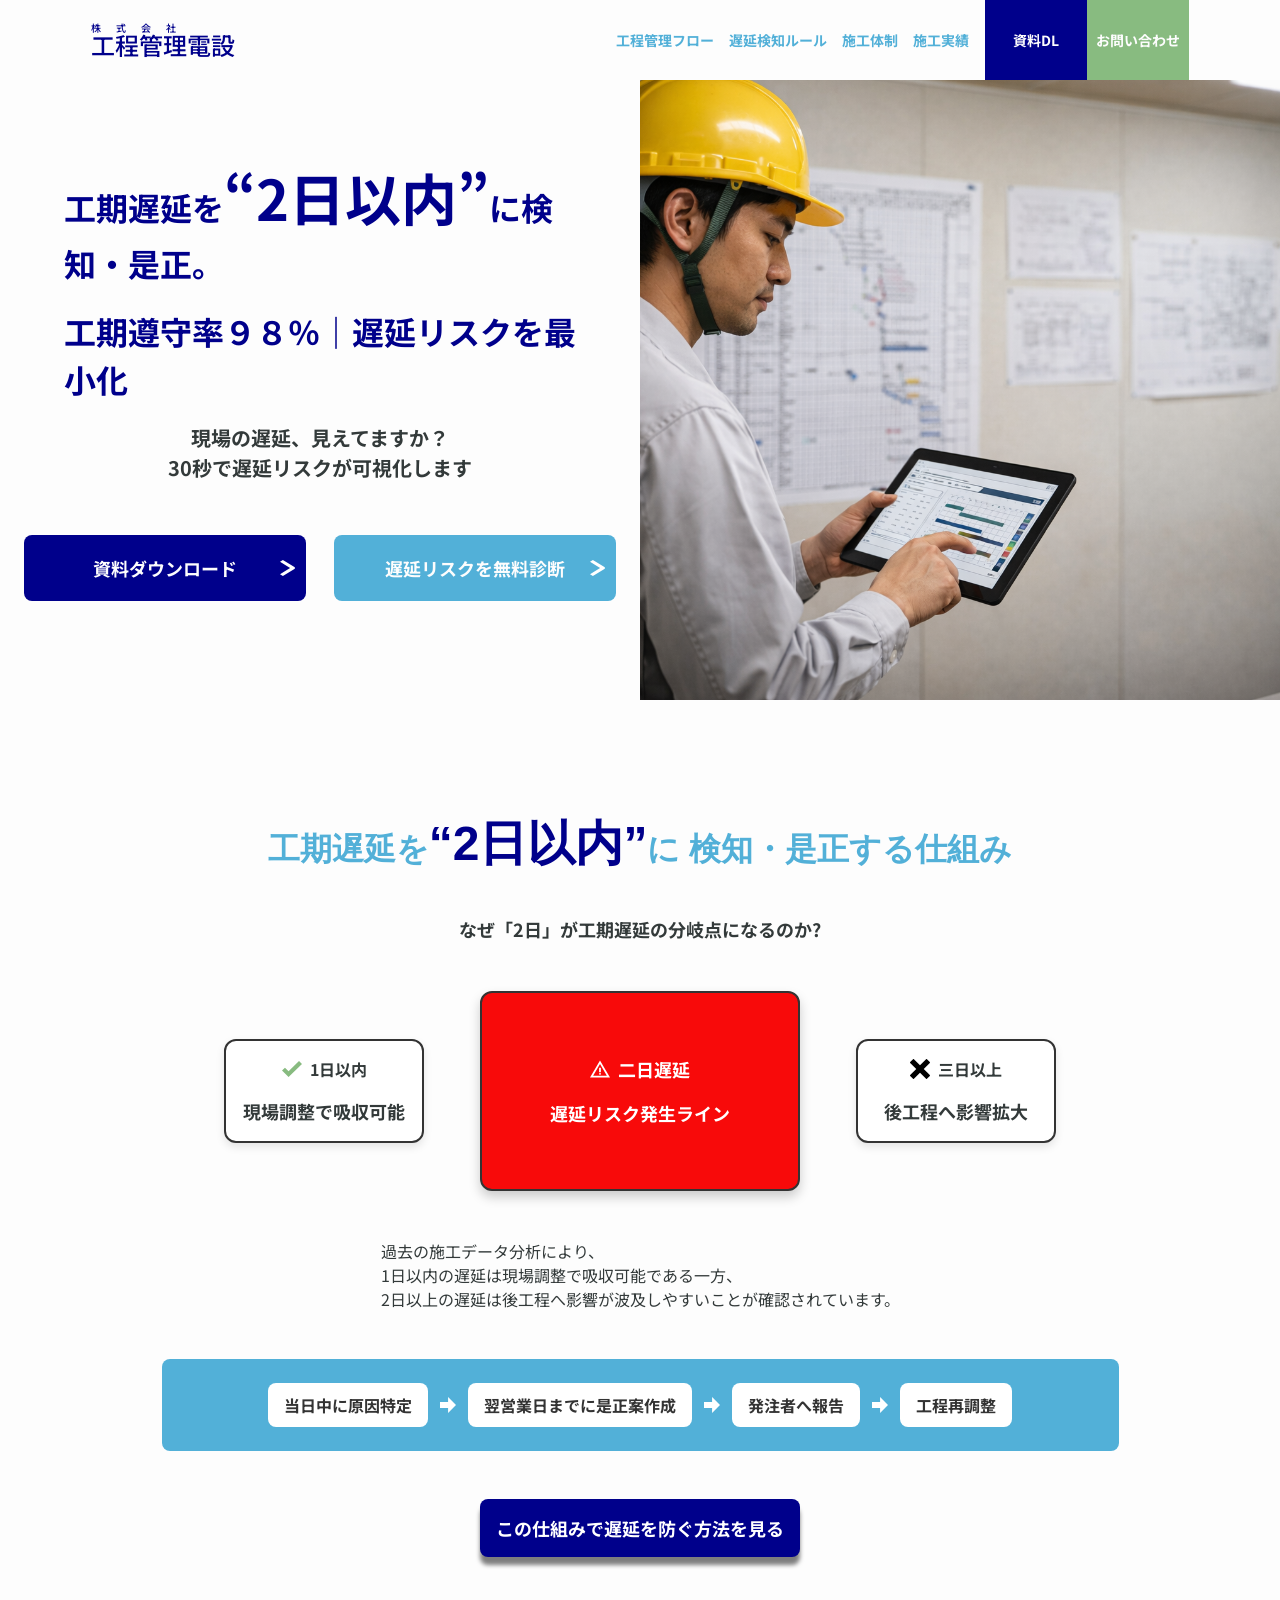
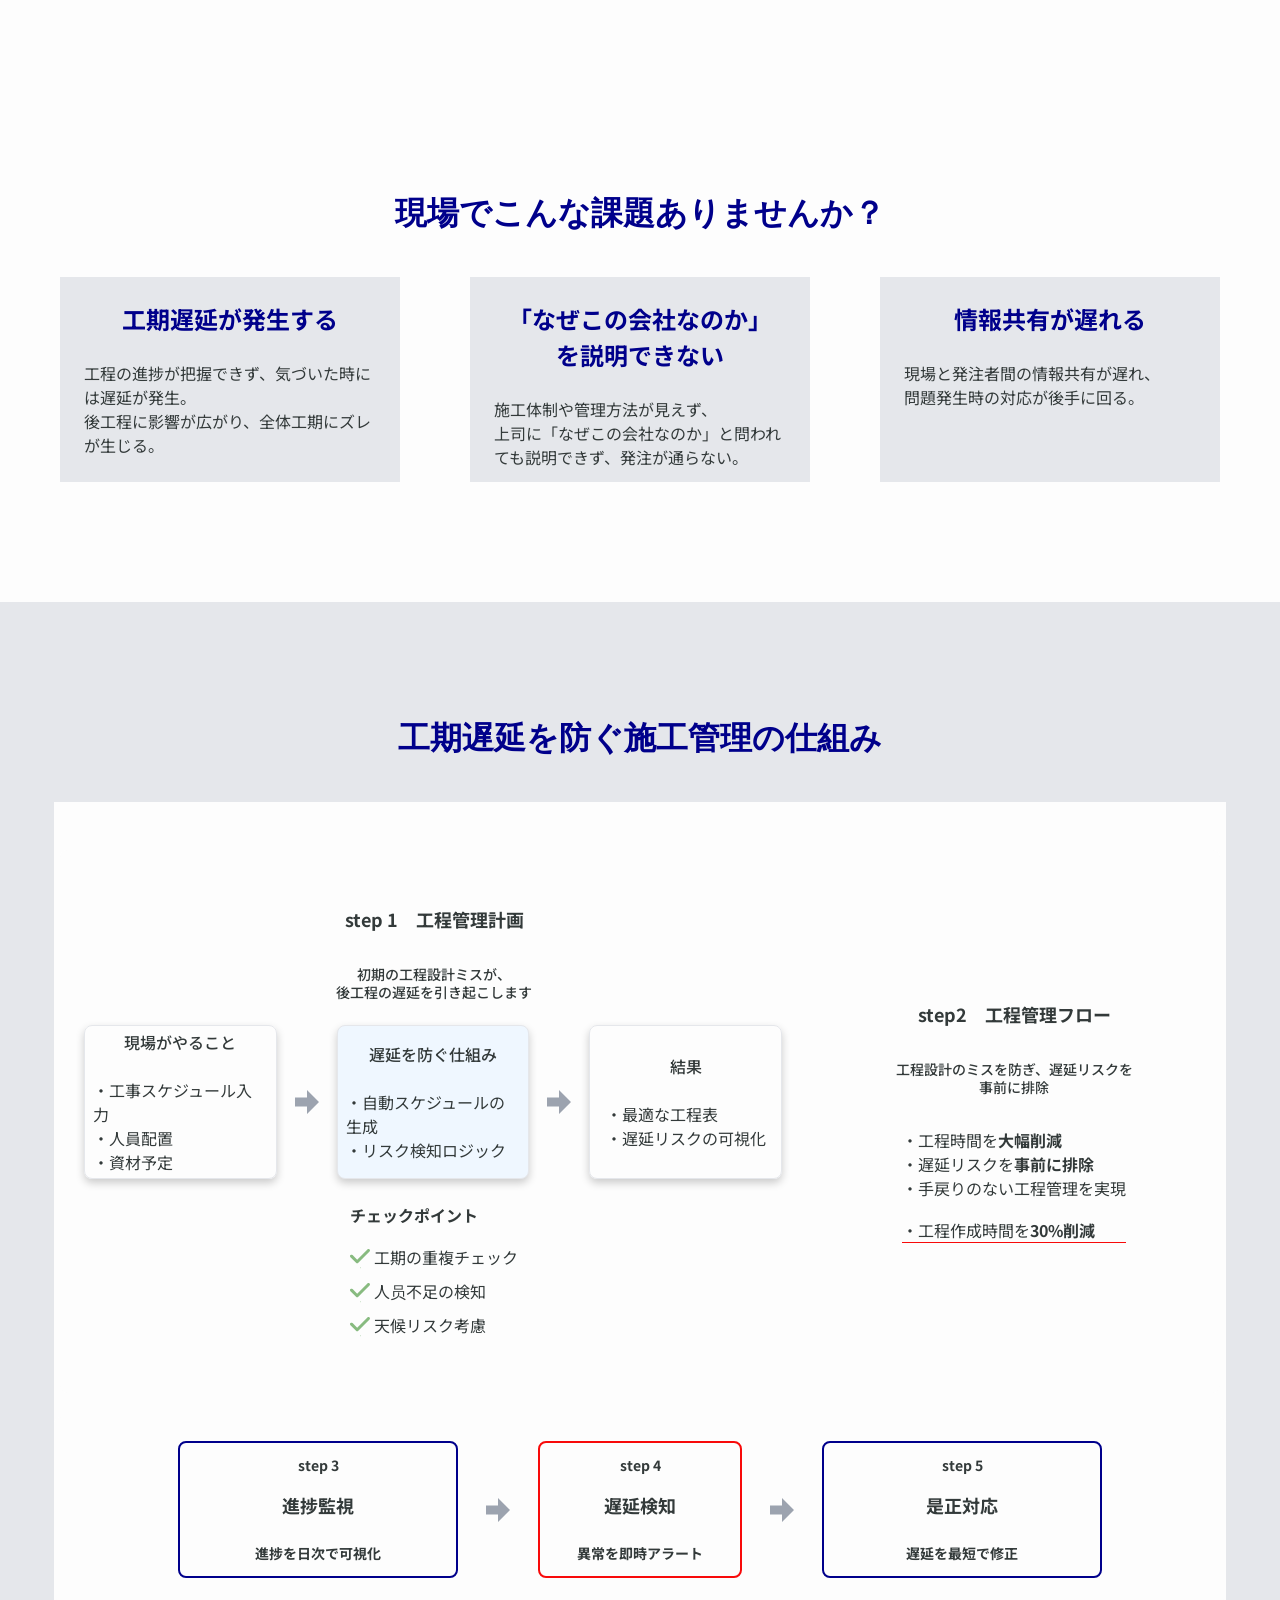
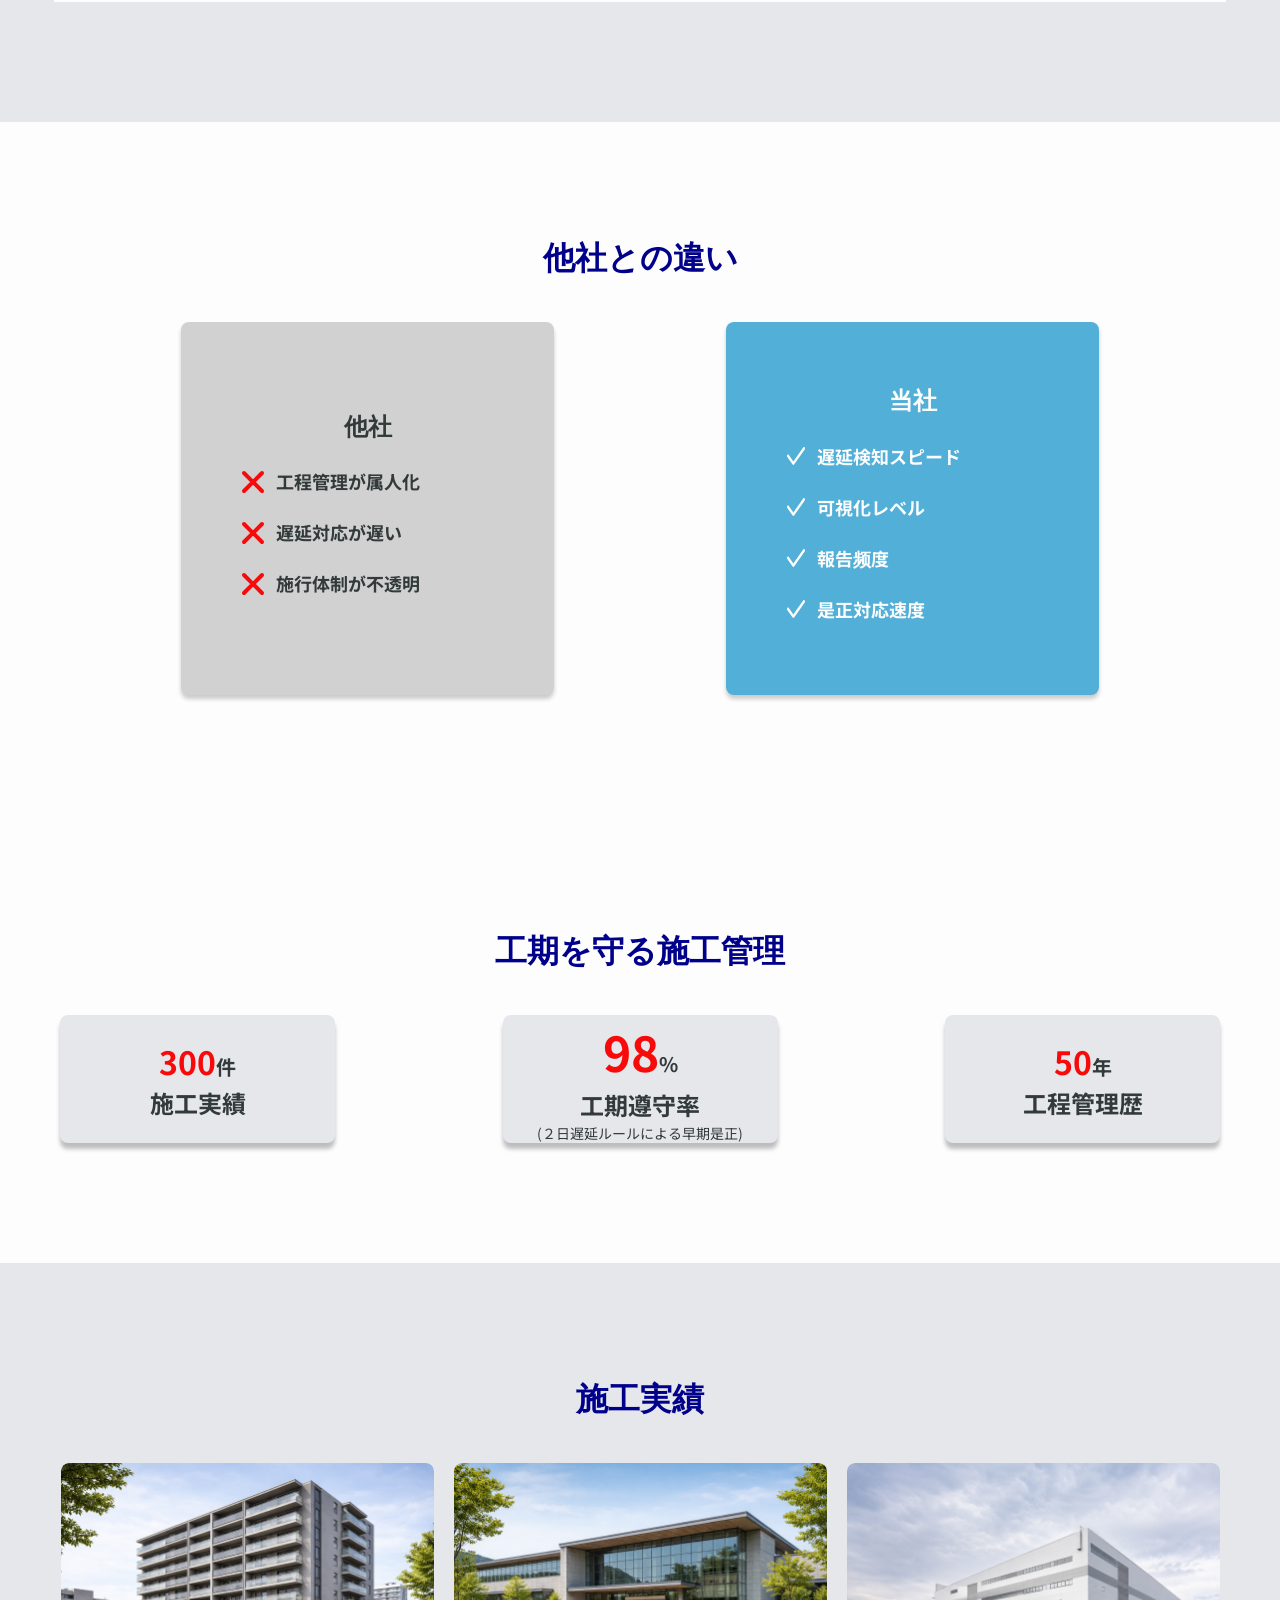
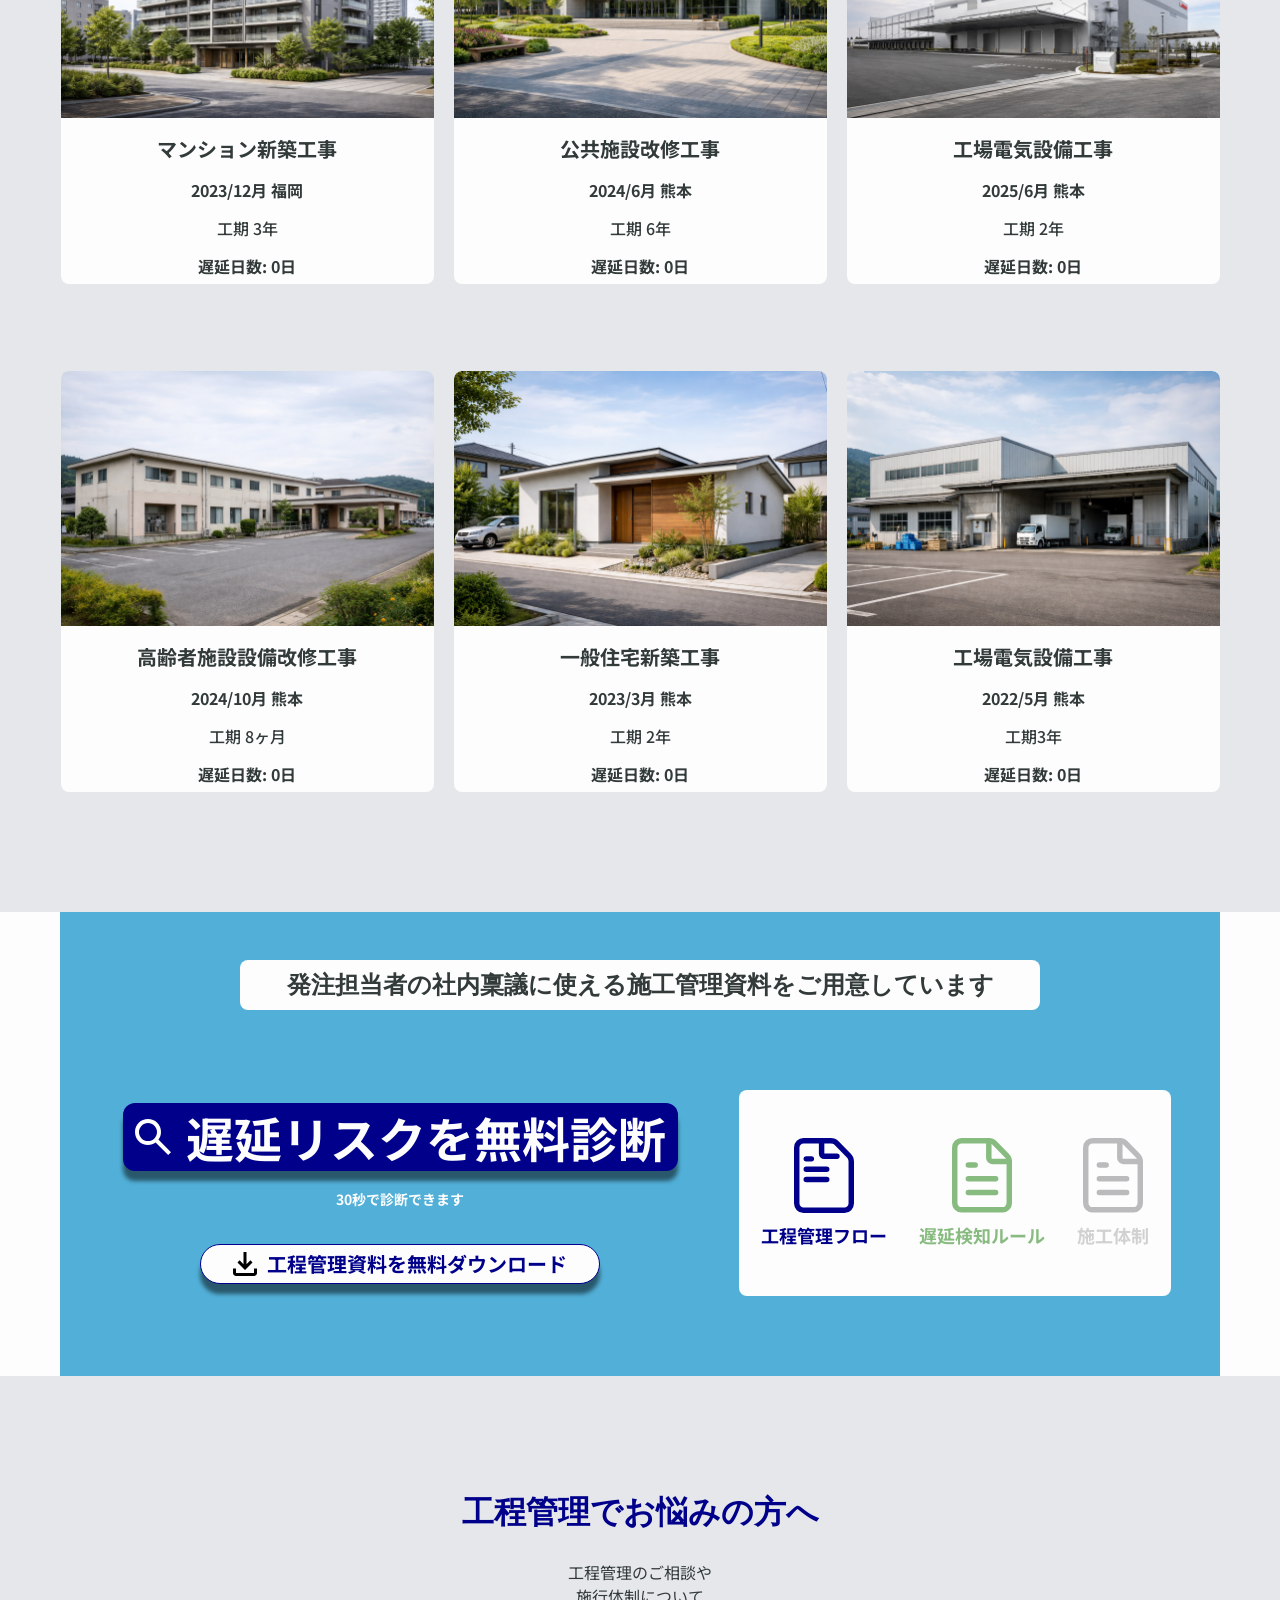
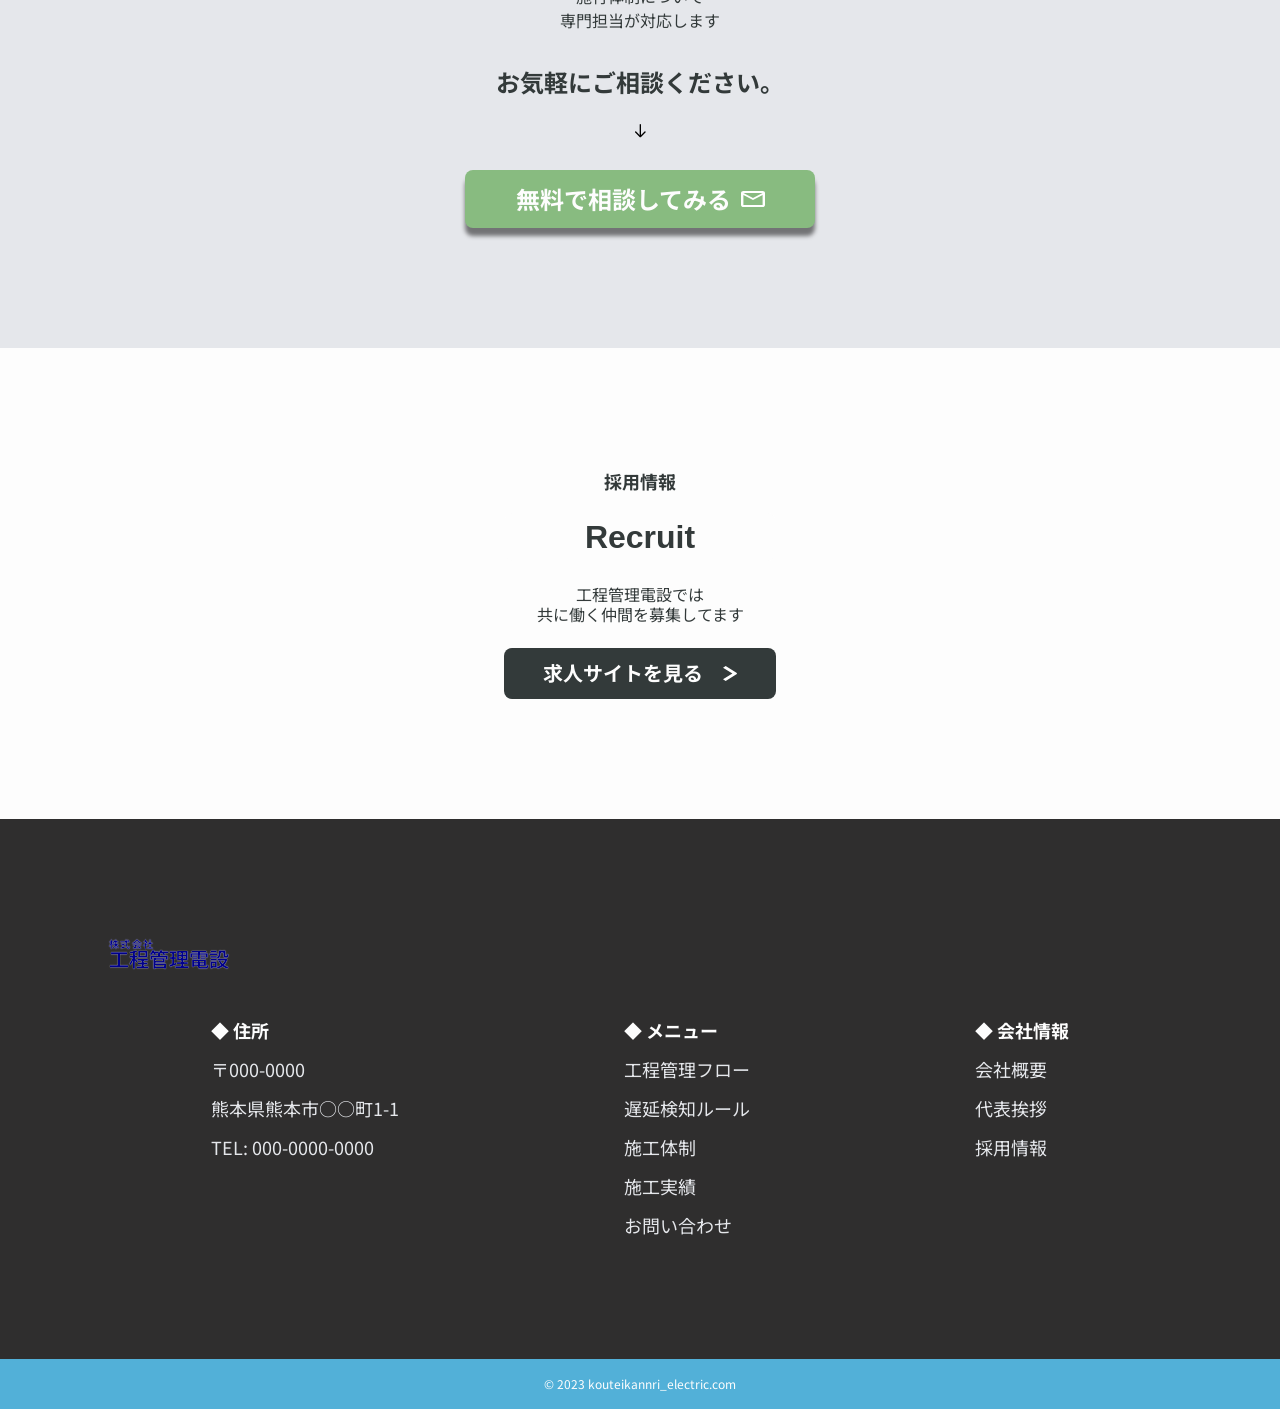
==== commit d3f919b2: "Update index.html" ====
--- a/index.html
+++ b/index.html
@@ -13,9 +13,9 @@
     <meta property="og:image" content="https://kouteikanri.com/assets/images/og-image.png"> <!-- OGP用の仮の画像URL -->
 
     <!-- favicon apple-touch-icon -->
-    <link rel="shortcut icon" href="/portfolio-site/assets/images/favicon.svg">
-    <link rel="apple-touch-icon" sizes="180x180" href="/portfolio-site/assets/images/apple-touch-icon.svg">
-    <link rel="icon" type="image/png" href="/portfolio-site/assets/images/android-chrome-256x256.svg">
+    <link rel="shortcut icon" href="assets/images/favicon.svg">
+    <link rel="apple-touch-icon" sizes="180x180" href="assets/images/apple-touch-icon.svg">
+    <link rel="icon" type="image/png" href="assets/images/android-chrome-256x256.svg">
     <title>株式会社工程管理建設</title>
 
     <!-- web fonts -->
@@ -23,55 +23,55 @@
     <link rel="preconnect" href="https://fonts.gstatic.com" crossorigin>
     <link href="https://fonts.googleapis.com/css2?family=Noto+Sans+JP:wght@100..900&display=swap" rel="stylesheet">
     <!-- css -->
-    <link rel="stylesheet" href="/portfolio-site/assets/css/common.css">
-    <link rel="stylesheet" href="/portfolio-site/assets/css/destyle.css">
-    <link rel="stylesheet" href="/portfolio-site/assets/css/top.css">
+    <link rel="stylesheet" href="assets/css/common.css">
+    <link rel="stylesheet" href="assets/css/destyle.css">
+    <link rel="stylesheet" href="assets/css/top.css">
 
     
 </head>
 <body>
     <div id="container" class="container">
         <header class="header">
-            <h1 class="header__topic"><a href="/portfolio-site/index.html"><span>株式会社</span>工程管理電設</a></h1>
+            <h1 class="header__topic"><a href="index.html"><span>株式会社</span>工程管理電設</a></h1>
             <!-- PC用ナビリンク（スマホ非表示） -->
             <ul class="header__nav">
-                <li class="header__nav-item"><a href="/portfolio-site/index.html#about">工程管理フロー</a></li>
-                <li class="header__nav-item"><a href="/portfolio-site/index.html#process">遅延検知ルール</a></li>
-                <li class="header__nav-item"><a href="/portfolio-site/index.html#system">施工体制</a></li>
-                <li class="header__nav-item"><a href="/portfolio-site/index.html#results">施工実績</a></li>
+                <li class="header__nav-item"><a href="index.html#about">工程管理フロー</a></li>
+                <li class="header__nav-item"><a href="index.html#process">遅延検知ルール</a></li>
+                <li class="header__nav-item"><a href="index.html#system">施工体制</a></li>
+                <li class="header__nav-item"><a href="index.html#results">施工実績</a></li>
             </ul>
             <div class="header__cta">
-                <a id="dl-link" href="/portfolio-site/dl.html" class="header__cta-dl">資料DL</a>
-                <a id="sindan-link" href="/portfolio-site/dl.html#inquiry" class="header__cta-contact">お問い合わせ</a>
+                <a id="dl-link" href="dl.html" class="header__cta-dl">資料DL</a>
+                <a id="sindan-link" href="dl.html#inquiry" class="header__cta-contact">お問い合わせ</a>
             </div>
             <nav class="nav">
                 <div class="nav__inner">
                     <div class="nav__header">
-                        <p class="nav__topic"><a href="/portfolio-site/index.html"><span>株式会社</span>工程管理電設</a></p>
+                        <p class="nav__topic"><a href="index.html"><span>株式会社</span>工程管理電設</a></p>
                         <!-- 閉じるボタン -->
                         <button class="nav__btn">
-                                <img src="/portfolio-site/assets/images/close-btn.svg" alt="close">
+                                <img src="assets/images/close-btn.svg" alt="close">
                         </button>
                     </div>
                     <!-- menu -->
                     <div class="nav__menu">
                         <div class="nav__cta">
-                            <a href="/portfolio-site/dl.html" class="nav__cta-item">
-                                <img src="/portfolio-site/assets/images/nav-dl.svg" alt="">
+                            <a href="dl.html" class="nav__cta-item">
+                                <img src="assets/images/nav-dl.svg" alt="">
                                 <span class="nav__cta-link--txt">資料ダウンロード</span>
                             </a>
-                            <a href="/portfolio-site/dl.html#inquiry" class="nav__cta-item">
-                                <img src="/portfolio-site/assets/images/nav-contact.svg" alt="">
+                            <a href="dl.html#inquiry" class="nav__cta-item">
+                                <img src="assets/images/nav-contact.svg" alt="">
                                 <span class="nav__cta-link--txt">お問い合わせ</span>
                             </a>
                         </div>
                         <div class="nav__menu-box">
                             <p class="nav__menu-label">menu</p>
                             <ul class="nav__list">
-                                <li class="nav__item"><a href="/portfolio-site/index.html#about">工程管理フロー</a></li>
-                                <li class="nav__item"><a href="/portfolio-site/index.html#process">遅延検知ルール</a></li>
-                                <li class="nav__item"><a href="/portfolio-site/index.html#system">施工体制</a></li>
-                                <li class="nav__item"><a href="/portfolio-site/index.html#results">施工実績</a></li>
+                                <li class="nav__item"><a href="index.html#about">工程管理フロー</a></li>
+                                <li class="nav__item"><a href="index.html#process">遅延検知ルール</a></li>
+                                <li class="nav__item"><a href="index.html#system">施工体制</a></li>
+                                <li class="nav__item"><a href="index.html#results">施工実績</a></li>
                             </ul>
                         </div>
                     </div>
@@ -79,7 +79,7 @@
             </nav>
             <!-- .header__btn -->
             <button class="header__btn">
-                <img src="/portfolio-site/assets/images/header--menu.svg" alt="ハンバーガーメニュー">
+                <img src="assets/images/header--menu.svg" alt="ハンバーガーメニュー">
             </button>
              
         </header>
@@ -95,17 +95,18 @@
                         <p class="fv__lead">現場の遅延、見えてますか？<br>30秒で遅延リスクが可視化します</p>
                         <div class="fv__cta-wrap">
                             <div class="fv__cta-item">
-                                <a href="/portfolio-site/dl.html" class="fv__cta fv__cta--download">資料ダウンロード</a>
+                                <a href="dl.html" class="fv__cta fv__cta--download">資料ダウンロード</a>
                             </div>
                             <div class="fv__cta-item">
-                                <a href="/portfolio-site/sindan.html" class="fv__cta">遅延リスクを無料診断</a>
+                                <a href="sindan.html" class="fv__cta">遅延リスクを無料診断</a>
                             </div>
                         </div>
                     </div>
                     <div class="fv__img">
-                        <img src="/portfolio-site/assets/images/pc__fv.png" alt="工程管理の現場">
-                    </div>
-                </section>
+                        <img src="assets/images/pc__fv.png" alt="工程管理の現場">
+                    </div>
+                </section>
+                
                 <!-- about -->
                 <section id="about" class="section section--about">
                     <div class="topic">
@@ -117,21 +118,21 @@
                     <div class="about__flow">
                         <div class="about__flow-item">
                             <div class="about__flow-lead">
-                                <img src="/portfolio-site/assets/images/about-check.svg" alt="チェックマーク">
+                                <img src="assets/images/about-check.svg" alt="チェックマーク">
                                 <p class="about__flow-label">1日以内</p>
                             </div>
                             <p class="about__flow-text">現場調整で<br class="sp-br">吸収可能</p>
                         </div>
                         <div class="about__flow-item about__flow-item--active">
                             <div class="about__flow-lead">
-                                <img src="/portfolio-site/assets/images/about_arram.svg" alt="警告マーク">
+                                <img src="assets/images/about_arram.svg" alt="警告マーク">
                                 <p class="about__flow-label">二日遅延</p>
                             </div>
                             <p class="about__flow-text">遅延リスク発生ライン</p>
                         </div>
                         <div class="about__flow-item">
                             <div  class="about__flow-lead">
-                                <img src="/portfolio-site/assets/images/about--cross.svg" alt="クロスマーク">
+                                <img src="assets/images/about--cross.svg" alt="クロスマーク">
                                 <p class="about__flow-label">三日以上</p>
                             </div>
                             <p class="about__flow-text">後工程へ影響拡大</p>
@@ -155,7 +156,7 @@
                             <p class="about__process-text">工程再調整</p>
                         </div>
                     </div>
-                    <a href="/portfolio-site/index.html#system" class="about__btn">この仕組みで遅延を防ぐ方法を見る</a>
+                    <a href="index.html#system" class="about__btn">この仕組みで遅延を防ぐ方法を見る</a>
                 </section>
                 <!-- problem -->
                 <section id="problem" class="section section--problem">
@@ -217,9 +218,9 @@
                                         <div class="system__flow-check">
                                             <dl class="system__flow-check-list">
                                                 <dt class="system__flow-check-title">チェックポイント</dt>
-                                                <dd class="system__flow-check-item"><img src="/portfolio-site/assets/images/system-check.svg" alt="チェック"> 工期の重複チェック</dd>
-                                                <dd class="system__flow-check-item"><img src="/portfolio-site/assets/images/system-check.svg" alt="チェック"> 人员不足の検知</dd>
-                                                <dd class="system__flow-check-item"><img src="/portfolio-site/assets/images/system-check.svg" alt="チェック"> 天候リスク考慮</dd>
+                                                <dd class="system__flow-check-item"><img src="assets/images/system-check.svg" alt="チェック"> 工期の重複チェック</dd>
+                                                <dd class="system__flow-check-item"><img src="assets/images/system-check.svg" alt="チェック"> 人员不足の検知</dd>
+                                                <dd class="system__flow-check-item"><img src="assets/images/system-check.svg" alt="チェック"> 天候リスク考慮</dd>
                                             </dl>
                                         </div>
                                     </div>
@@ -270,18 +271,18 @@
                         <div class="comparison__other">
                             <p class="comparison__col--title">他社</p>
                             <div class="comparison__col">
-                                <p class="comparison__col--other-text"><img src="/portfolio-site/assets/images/cross--comparison.svg" alt="罰ボタン">工程管理が属人化</p>
-                                <p class="comparison__col--other-text"><img src="/portfolio-site/assets/images/cross--comparison.svg" alt="罰ボタン">遅延対応が遅い</p>
-                                <p class="comparison__col--other-text"><img src="/portfolio-site/assets/images/cross--comparison.svg" alt="罰ボタン">施行体制が不透明</p>
+                                <p class="comparison__col--other-text"><img src="assets/images/cross--comparison.svg" alt="罰ボタン">工程管理が属人化</p>
+                                <p class="comparison__col--other-text"><img src="assets/images/cross--comparison.svg" alt="罰ボタン">遅延対応が遅い</p>
+                                <p class="comparison__col--other-text"><img src="assets/images/cross--comparison.svg" alt="罰ボタン">施行体制が不透明</p>
                             </div>
                         </div>
                         <div class="comparison__ours">
                             <p class="comparison__col--title">当社</p>
                             <div class="comparison__col">
-                                <p class="comparison__col--ours-text"><img src="/portfolio-site/assets/images/check--comparison.svg" alt="OKボタン">遅延検知スピード</p>
-                                <p class="comparison__col--ours-text"><img src="/portfolio-site/assets/images/check--comparison.svg" alt="OKボタン">可視化レベル</p>
-                                <p class="comparison__col--ours-text"><img src="/portfolio-site/assets/images/check--comparison.svg" alt="OKボタン">報告频度</p>
-                                <p class="comparison__col--ours-text"><img src="/portfolio-site/assets/images/check--comparison.svg" alt="OKボタン">是正対応速度</p>
+                                <p class="comparison__col--ours-text"><img src="assets/images/check--comparison.svg" alt="OKボタン">遅延検知スピード</p>
+                                <p class="comparison__col--ours-text"><img src="assets/images/check--comparison.svg" alt="OKボタン">可視化レベル</p>
+                                <p class="comparison__col--ours-text"><img src="assets/images/check--comparison.svg" alt="OKボタン">報告频度</p>
+                                <p class="comparison__col--ours-text"><img src="assets/images/check--comparison.svg" alt="OKボタン">是正対応速度</p>
                             </div>
                         </div>
                     </div>
@@ -312,7 +313,7 @@
                     <div class="results__grid">
 
                         <div class="results__item">
-                            <img src="/portfolio-site/assets/images/topic_mantion.png" alt="mantion-img">
+                            <img src="assets/images/topic_mantion.png" alt="mantion-img">
                             <div class="results__meta">
                                 <h4 class="results__title">マンション新築工事</h4>
                                 <div class="results__date-location">
@@ -326,7 +327,7 @@
                             </div>
                         </div>
                         <div class="results__item">
-                            <img src="/portfolio-site/assets/images/topic_city_hall.png" alt="city-hall-img">
+                            <img src="assets/images/topic_city_hall.png" alt="city-hall-img">
                             <div class="results__meta">
                                 <h4 class="results__title">公共施設改修工事</h4>
                                 <div class="results__date-location">
@@ -340,7 +341,7 @@
                             </div>
                         </div>
                         <div class="results__item">
-                            <img src="/portfolio-site/assets/images/topic__factory2.png" alt="factory-img">
+                            <img src="assets/images/topic__factory2.png" alt="factory-img">
                             <div class="results__meta">
                                 <h4 class="results__title">工場電気設備工事</h4>
                                 <div class="results__date-location">
@@ -355,7 +356,7 @@
                         </div>
                         <div class="results__item--sp-none">
                             <div class="results__item">
-                                <img src="/portfolio-site/assets/images/topic_care--facilities.png" alt="koureisya-img">
+                                <img src="assets/images/topic_care--facilities.png" alt="koureisya-img">
                                 <div class="results__meta">
                                     <h4 class="results__title">高齢者施設設備改修工事</h4>
                                     <div class="results__date-location">
@@ -369,7 +370,7 @@
                                 </div>
                             </div>
                             <div class="results__item">
-                                <img src="/portfolio-site/assets/images/topic_house.png" alt="house-img">
+                                <img src="assets/images/topic_house.png" alt="house-img">
                                 <div class="results__meta">
                                     <h4 class="results__title">一般住宅新築工事</h4>
                                     <div class="results__date-location">
@@ -383,7 +384,7 @@
                                 </div>
                             </div>
                             <div class="results__item">
-                                <img src="/portfolio-site/assets/images/topic_factory.png" alt="factory-img">
+                                <img src="assets/images/topic_factory.png" alt="factory-img">
                                 <div class="results__meta">
                                     <h4 class="results__title">工場電気設備工事</h4>
                                     <div class="results__date-location">
@@ -411,26 +412,26 @@
                     <div class="dl__content">
                         <div class="dl__item">
                             <div class="dl__doc-item">
-                                <img src="/portfolio-site/assets/images/dl_工程管理フロー.svg" alt="工程管理フロー資料">
+                                <img src="assets/images/dl_工程管理フロー.svg" alt="工程管理フロー資料">
                                 <p class="dl__doc-kouteikannri">工程管理フロー</p>
                             </div>
                             <div class="dl__doc-item">
-                                <img src="/portfolio-site/assets/images/dl_遅延検知ルール.svg" alt="遅延検知ルール資料">
+                                <img src="assets/images/dl_遅延検知ルール.svg" alt="遅延検知ルール資料">
                                 <p class="dl__doc-tienninti">遅延検知ルール</p>
                             </div>
                             <div class="dl__doc-item">
-                                <img src="/portfolio-site/assets/images/dl_施工体制.svg" alt="施工体制資料">
+                                <img src="assets/images/dl_施工体制.svg" alt="施工体制資料">
                                 <p class="dl__doc-sekoutaisei">施工体制</p>
                             </div>
                         </div>
                         <div class="dl__wrap">
-                            <a href="/portfolio-site/sindan.html" class="dl__cta">
-                                <img src="/portfolio-site/assets/images/search.svg" alt="検索アイコン">
+                            <a href="sindan.html" class="dl__cta">
+                                <img src="assets/images/search.svg" alt="検索アイコン">
                                 遅延リスクを無料診断
                             </a>
                             <p class="dl__text">30秒で診断できます</p>
-                            <a href="/portfolio-site/dl.html" class="dl__cta dl__cta--kouteikanri">
-                                <img src="/portfolio-site/assets/images/dl_download.svg" alt="ダウンロードアイコン">
+                            <a href="dl.html" class="dl__cta dl__cta--kouteikanri">
+                                <img src="assets/images/dl_download.svg" alt="ダウンロードアイコン">
                                 工程管理資料を無料<br class="sp-br">ダウンロード
                             </a>
                         </div>
@@ -442,10 +443,10 @@
                     <h3 class="topic">工程管理でお悩みの方へ</h3>
                     <p class="contact__lead">工程管理のご相談や<br>施行体制について<br>専門担当が対応します</p>
                     <p class="contact__text">お気軽にご相談ください。</p>
-                    <img class="contact__arrow" src="/portfolio-site/assets/images/contact--arrow.svg" alt="お問い合わせアイコン">
-                    <a href="/portfolio-site/sindan.html" class="contact__cta">
+                    <img class="contact__arrow" src="assets/images/contact--arrow.svg" alt="お問い合わせアイコン">
+                    <a href="sindan.html" class="contact__cta">
                         無料で相談してみる
-                        <img src="/portfolio-site/assets/images/mail-icon.svg" alt="お問い合わせアイコン">
+                        <img src="assets/images/mail-icon.svg" alt="お問い合わせアイコン">
                     </a>
                 </section>
 
@@ -457,9 +458,9 @@
                     </div>
                     <p class="recruit__lead">工程管理電設では<br>
                         共に働く仲間を募集してます</p>
-                    <a href="/portfolio-site/career.html" class="recruit__cta">
+                    <a href="career.html" class="recruit__cta">
                         <span class="recruit__cta-text">求人サイトを見る</span>
-                        <img src="/portfolio-site/assets/images/recruit_arrow.svg" alt="検索アイコン">
+                        <img src="assets/images/recruit_arrow.svg" alt="検索アイコン">
                     </a>
                 </section>
             </article>
@@ -468,7 +469,7 @@
         <!-- footer -->
         <footer class="footer">
             <div class="footer__inner">
-                <h2 class="footer__logo"><a href="/portfolio-site/index.html"><span class="footer__logo-span">株式会社</span>工程管理電設</a></h2>
+                <h2 class="footer__logo"><a href="index.html"><span class="footer__logo-span">株式会社</span>工程管理電設</a></h2>
                 <div class="footer__container">
                     <div class="footer__address">
                         <p class="footer__title">住所</p>
@@ -499,6 +500,6 @@
         </footer>
     </div>
     <script src="https://code.jquery.com/jquery-3.7.0.min.js" integrity="sha256-2Pmvv0kuTBOenSvLm6bvfBSSHrUJ+3A7x6P5Ebd07/g=" crossorigin="anonymous"></script>
-    <script src="/portfolio-site/assets/js/main.js"></script>
+    <script src="assets/js/main.js"></script>
 </body>
 </html> 
--- a/assets/css/common.css
+++ b/assets/css/common.css
@@ -0,0 +1,489 @@
+@charset "UTF-8";
+/* ===========================
+common css
+============================== */
+:root{
+    --primary-color-navy-blue: #00008B;
+    --primary-color-light-blue: #52B0D8;
+    --accent-color-red: #F80A0A;
+    --accent-color-green: #88BB80;
+    --base-color-white: #fdfdfd;
+    --base-color-black: #333A3A;
+    --accent-color-gray: #D1D1D1;
+    --base-color-gray: #E5E7EB;
+    --base-color-dark-gray: #2F2E2E;
+    --base-color-light-gray: #F5F6F7;
+    --base-color-midle-gray: #D9D9D9;
+    --content-width: 91.4%;
+    --content-width-secondary: 42.9%;
+    --content-padding: 4.2%;
+}
+
+html {
+    font-size: 62.5%;
+}
+
+body {
+    font-family:
+        'Noto Sans JP',
+        Arial,
+        sans-serif;
+    font-style: normal;
+    color: var(--base-color-black, #333A3A);
+    background-color: var(--base-color-white, #fdfdfd);
+    line-height: 1.5;
+}
+
+img {
+    max-width: 100%;
+    height: auto;
+}
+
+.topic {
+    text-align: center;
+    font-family: Arial;
+    font-size: 2.4rem;
+    line-height: 1;
+    font-weight: 700;
+    margin: 0 auto;
+    color: var(--primary-color-navy-blue, #00008B);/* デフォルトは紺 */
+}
+
+.btn {
+    display: block;
+    width: 100%;
+    padding: 16px;
+    border-radius: 4px;
+    text-align: center;
+    font-size: 1.6rem;
+    font-weight: 700;
+    line-height: 1;
+    transition: opacity 0.3s;
+}
+
+.btn:hover {
+    opacity: 0.7;
+}
+
+/* 紺ボタン */
+.btn--primary {
+    background: var(--primary-color-navy-blue);
+    color: var(--base-color-white);
+}
+
+/* 水色ボタン */
+.btn--secondary {
+    background: var(--primary-color-light-blue);
+    color: var(--base-color-white);
+}
+
+@media screen and (min-width: 769px) {
+    .topic {
+        font-size: 3.2rem;
+        line-height: 1;
+    }
+
+    .sp-br {
+        display: none;
+    }
+}
+
+/* ===========================
+header
+============================== */
+.header {
+    position: fixed;
+    top: 0;
+    left: 0;
+    width: 100%;
+    z-index: 200;
+    padding: 0 4.2%;
+    height:56px;
+    display: flex;
+    align-items: center;
+    justify-content: space-between;
+    background-color: var(--base-color-white, #fdfdfd);
+}
+
+.main {
+  padding-top: 0;
+}
+
+.fv {
+    padding-top: 56px;
+}
+
+.header__topic,
+.nav__topic,
+.nav__logo {
+    font-size: 2rem;
+    font-weight: 500;
+    color: var(--primary-color-navy-blue, #00008B);
+    line-height: 1;
+}
+
+.header__topic span,
+.nav__topic span,
+.nav__logo span {
+    font-size: 1rem;
+    letter-spacing: 0.15em;
+    display: block;
+}
+
+.header__nav {
+    display: none;
+}
+
+@media (min-width: 768px) {
+
+    /* ヘッダー高さ */
+    .header {
+        height: 80px;
+        padding: 0 91px;
+        gap: 16px;
+    }
+
+    .main {
+        padding-top: 0;
+    }
+
+    /* .fv {
+        padding-top: 80px;
+    } */
+
+    .header__topic {
+        margin-right: auto;
+    }
+
+    .header__topic,
+    .nav__topic,
+    .nav__logo {
+        font-size: 2.4rem;
+        font-weight: 500;
+        color: var(--primary-color-navy-blue, #00008B);
+        line-height: 1;
+    }
+
+    .header__topic span,
+    .nav__topic span,
+    .nav__logo span {
+        font-size: 1rem;
+        letter-spacing: 1.5em;
+        display: block;
+    }
+}
+@media screen and (min-width: 768px) and (max-width: 1200px) {
+    .header {
+        padding: 0 4.2%;
+    }
+}
+
+
+/* ===========================
+navの初期表示
+============================== */
+
+.nav {
+    position: fixed;
+    width: 100%;
+    height: 100vh;
+    top: 0;
+    left: 0;
+    background-color: var(--accent-color-green, #88BB80);
+    transform: translateY(-100%);
+    transition: transform 0.3s ease-in-out;
+    z-index: 99;
+}
+
+.nav.is-open {
+    transform: translateY(0);
+}
+
+.nav__inner {
+    position: relative;
+    width: 100%;
+    min-height: 100vh;
+    background-color: var(--base-color-light-gray);
+    box-sizing: border-box;
+}
+
+.nav__header {
+    display: flex;
+    align-items: center;
+    justify-content: space-between;
+    background: var(--base-color-white, #fdfdfd);
+    height: 56px; 
+    gap: 16px;
+    padding: 0 var(--content-padding, 4.2%);
+}
+
+.nav__topic {
+    margin: 0;
+    line-height: 1.2;
+}
+
+.nav__btn {
+    position: static;
+    width: 56px;
+    height: 56px;
+    border: none;
+    background: transparent;
+    display: inline-flex;
+    align-items: center;
+    justify-content: center;
+    cursor: pointer;
+}
+
+.nav__btn-label {
+    display: none;
+}
+
+.nav__btn img {
+    width: 100%;
+    height: auto;
+    display: block;
+}
+
+/* スマホ：PC用CTAを非表示 */
+.header__cta {
+    display: none;
+}
+
+/* PC：PC用CTAを表示、ハンバーガーを非表示 */
+@media (min-width: 768px) {
+    .header__cta {
+        display: flex;
+    }
+    
+    .header__btn {
+        display: none;
+    }
+
+    .nav__item {
+        font-size: 1.8rem;
+        color: var(--primary-color-light-blue, #52B0D8);
+    }
+
+     /* ナビリンク表示 */
+    .header__nav {
+        display: flex;
+        align-items: center;
+        gap: 15px;
+        list-style: none;
+    }
+
+    .header__nav-item a {
+        font-size: 1.4rem;
+        font-weight: 700;
+        color: var(--primary-color-light-blue);
+        text-decoration: none;
+    }
+
+    /* CTAボタン */
+    .header__cta-dl {
+        display: flex;
+        align-items: center;
+        justify-content: center;
+        width: 102px;
+        height: 80px;
+        background: var(--primary-color-navy-blue);
+        color: var(--base-color-white);
+        font-size: 1.4rem;
+        font-weight: 700;
+        text-decoration: none;
+        text-align: center;
+    }
+
+    .header__cta-contact {
+        display: flex;
+        align-items: center;
+        justify-content: center;
+        width: 102px;
+        height: 80px;
+        background: var(--accent-color-green);
+        color: var(--base-color-white);
+        font-size: 1.4rem;
+        font-weight: 700;
+        text-decoration: none;
+        text-align: center;
+    }
+}
+
+/* nav__cta */
+
+.nav__cta {
+    display: grid;
+    grid-template-columns: repeat(2, 1fr);
+    gap: 16px;
+    padding: 32px var(--content-padding, 4.2%);
+}
+
+.nav__cta-item img {
+    width: 40px;
+    height: 40px;
+    object-fit: contain;
+}
+
+.nav__cta-item {
+    display: flex;
+    flex-direction: column;
+    align-items: center;
+    padding: 12px 0;
+    background: var(--primary-color-navy-blue, #00008B);
+    gap: 8px;
+    border-radius: 12px;
+}
+
+.nav__cta-item:last-of-type {
+    background: var(--accent-color-green, #88BB80);
+}
+
+.nav__menu-box {
+    border-top: #E5E5E5 1px solid;
+    padding-top: 32px;
+}
+
+.nav__menu-label {
+    font-family: Arial;
+    font-size: 2.4rem;
+    font-weight: 700;
+    padding: 0 var(--content-padding, 4.2%);
+}
+
+.nav__list {
+    margin: 0;
+    padding: 0;
+    list-style: none;
+    display: grid;
+    gap: 14px;
+}
+
+.nav__item {
+    color: var(--base-color-black, #333A3A);
+    text-decoration: none;
+    margin-top: 32px;
+    font-size: 1.6rem;
+    font-weight: 700;
+    line-height: 1;
+    display:flex;
+    align-items: center;
+}
+
+.nav__item::before {
+    content: '';
+    display: inline-block;
+    width: 32px;
+    height: 2px;
+    background-color: var(--base-color-black, #333A3A);
+    margin-right: 16px;
+}
+.nav__cta-link--txt {
+    color: var(--base-color-white, #fdfdfd);
+    font-size: 1.6rem;
+    font-weight: 700;
+}
+
+/* =============
+footer
+=============== */
+.footer__inner {
+    padding: 48px var(--content-padding);
+    background: var(--base-color-dark-gray);
+}
+
+.footer__logo {
+    font-size: 2rem;
+    font-weight: 500;
+    color: var(--primary-color-navy-blue, #00008B);
+    line-height: 1;
+}
+
+.footer__logo-span {
+    font-size: 1rem;
+    letter-spacing: 0.15em;
+    display: block;
+}
+
+/* ロゴのリンク色 */
+.footer__logo a {
+    color: var(--primary-color-navy-blue);
+    text-decoration: none;
+}
+
+.footer__logo,
+.footer__logo-span {
+    text-shadow: 0 0 1px var(--base-color-white);
+}
+
+/* 住所・メニュー・会社情報の3列エリア */
+.footer__container {
+    margin-top: 32px;
+    display: flex;
+    flex-direction: column; /* スマホは縦並び */
+    gap: 24px;
+}
+
+/* 各セクションのタイトル（◆住所など） */
+.footer__title {
+    font-size: 1.4rem;
+    font-weight: 700;
+    color: var(--base-color-white);
+}
+
+.footer__title::before {
+    content: '◆';
+    margin-right: 4px;
+}
+
+/* テキスト・リンク共通 */
+.footer__text {
+    font-size: 1.2rem;
+    color: var(--base-color-gray);
+    margin-top: 12px;
+}
+
+.footer__text a {
+    color: var(--base-color-gray);
+    text-decoration: none;
+}
+
+/* コピーライト */
+.footer__copy {
+    display: block;
+    text-align: center;
+    padding: 16px;
+    font-size: 1.2rem;
+    background: var(--primary-color-light-blue);
+    color: var(--base-color-white);
+}
+
+@media (min-width: 768px) {
+    /* ドットが抜けていたので修正 */
+    .footer__inner {
+        padding: 120px 8.5%;
+        align-items: flex-start;
+    }
+
+    .footer__container {
+        margin-top: 48px; /* 指定通り修正 */
+        display: flex;
+        flex-direction: row; /* 横並びに変更 */
+        gap: 225px; /* カード間225px */
+        justify-content: center;
+    }
+
+    .footer__title {
+        font-size: 1.8rem;
+    }
+
+    .footer__text {
+        font-size: 1.8rem;
+    }
+}
+
+@media screen and (min-width: 768px) and (max-width: 1200px) {
+    .footer__container {
+        gap: 20px;
+        justify-content: space-between;
+    }
+}
--- a/assets/css/destyle.css
+++ b/assets/css/destyle.css
@@ -0,0 +1,414 @@
+/*! destyle.css v4.0.0 | MIT License | https://github.com/nicolas-cusan/destyle.css */
+
+/* Reset box-model and set borders */
+/* ============================================ */
+
+*,
+::before,
+::after {
+  box-sizing: border-box;
+  border-style: solid;
+  border-width: 0;
+}
+
+/* Document */
+/* ============================================ */
+
+/**
+ * 1. Correct the line height in all browsers.
+ * 2. Prevent adjustments of font size after orientation changes in iOS.
+ * 3. Remove gray overlay on links for iOS.
+ */
+
+html {
+  line-height: 1.15; /* 1 */
+  -webkit-text-size-adjust: 100%; /* 2 */
+  -webkit-tap-highlight-color: transparent; /* 3*/
+}
+
+/* Sections */
+/* ============================================ */
+
+/**
+ * Remove the margin in all browsers.
+ */
+
+body {
+  margin: 0;
+}
+
+/**
+ * Render the `main` element consistently in IE.
+ */
+
+main {
+  display: block;
+}
+
+/* Vertical rhythm */
+/* ============================================ */
+
+p,
+table,
+blockquote,
+address,
+pre,
+iframe,
+form,
+figure,
+dl {
+  margin: 0;
+}
+
+/* Headings */
+/* ============================================ */
+
+h1,
+h2,
+h3,
+h4,
+h5,
+h6 {
+  font-size: inherit;
+  font-weight: inherit;
+  margin: 0;
+}
+
+/* Lists (enumeration) */
+/* ============================================ */
+
+ul,
+ol {
+  margin: 0;
+  padding: 0;
+  list-style: none;
+}
+
+/* Lists (definition) */
+/* ============================================ */
+
+dt {
+  font-weight: bold;
+}
+
+dd {
+  margin-left: 0;
+}
+
+/* Grouping content */
+/* ============================================ */
+
+/**
+ * 1. Add the correct box sizing in Firefox.
+ * 2. Show the overflow in Edge and IE.
+ */
+
+hr {
+  box-sizing: content-box; /* 1 */
+  height: 0; /* 1 */
+  overflow: visible; /* 2 */
+  border-top-width: 1px;
+  margin: 0;
+  clear: both;
+  color: inherit;
+}
+
+/**
+ * 1. Correct the inheritance and scaling of font size in all browsers.
+ * 2. Correct the odd `em` font sizing in all browsers.
+ */
+
+pre {
+  font-family: monospace, monospace; /* 1 */
+  font-size: inherit; /* 2 */
+}
+
+address {
+  font-style: inherit;
+}
+
+/* Text-level semantics */
+/* ============================================ */
+
+/**
+ * Remove the gray background on active links in IE 10.
+ */
+
+a {
+  background-color: transparent;
+  text-decoration: none;
+  color: inherit;
+}
+
+/**
+ * 1. Remove the bottom border in Chrome 57-
+ * 2. Add the correct text decoration in Chrome, Edge, IE, Opera, and Safari.
+ */
+
+abbr[title] {
+  text-decoration: underline dotted; /* 2 */
+}
+
+/**
+ * Add the correct font weight in Chrome, Edge, and Safari.
+ */
+
+b,
+strong {
+  font-weight: bolder;
+}
+
+/**
+ * 1. Correct the inheritance and scaling of font size in all browsers.
+ * 2. Correct the odd `em` font sizing in all browsers.
+ */
+
+code,
+kbd,
+samp {
+  font-family: monospace, monospace; /* 1 */
+  font-size: inherit; /* 2 */
+}
+
+/**
+ * Add the correct font size in all browsers.
+ */
+
+small {
+  font-size: 80%;
+}
+
+/**
+ * Prevent `sub` and `sup` elements from affecting the line height in
+ * all browsers.
+ */
+
+sub,
+sup {
+  font-size: 75%;
+  line-height: 0;
+  position: relative;
+  vertical-align: baseline;
+}
+
+sub {
+  bottom: -0.25em;
+}
+
+sup {
+  top: -0.5em;
+}
+
+/* Replaced content */
+/* ============================================ */
+
+/**
+ * Prevent vertical alignment issues.
+ */
+
+svg,
+img,
+embed,
+object,
+iframe {
+  vertical-align: bottom;
+}
+
+/* Forms */
+/* ============================================ */
+
+/**
+ * Reset form fields to make them styleable.
+ * 1. Make form elements stylable across systems iOS especially.
+ * 2. Inherit text-transform from parent.
+ */
+
+button,
+input,
+optgroup,
+select,
+textarea {
+  -webkit-appearance: none; /* 1 */
+  appearance: none;
+  vertical-align: middle;
+  color: inherit;
+  font: inherit;
+  background: transparent;
+  padding: 0;
+  margin: 0;
+  border-radius: 0;
+  text-align: inherit;
+  text-transform: inherit; /* 2 */
+}
+
+/**
+ * Correct cursors for clickable elements.
+ */
+
+button,
+[type="button"],
+[type="reset"],
+[type="submit"] {
+  cursor: pointer;
+}
+
+button:disabled,
+[type="button"]:disabled,
+[type="reset"]:disabled,
+[type="submit"]:disabled {
+  cursor: default;
+}
+
+/**
+ * Improve outlines for Firefox and unify style with input elements & buttons.
+ */
+
+:-moz-focusring {
+  outline: auto;
+}
+
+select:disabled {
+  opacity: inherit;
+}
+
+/**
+ * Remove padding
+ */
+
+option {
+  padding: 0;
+}
+
+/**
+ * Reset to invisible
+ */
+
+fieldset {
+  margin: 0;
+  padding: 0;
+  min-width: 0;
+}
+
+legend {
+  padding: 0;
+}
+
+/**
+ * Add the correct vertical alignment in Chrome, Firefox, and Opera.
+ */
+
+progress {
+  vertical-align: baseline;
+}
+
+/**
+ * Remove the default vertical scrollbar in IE 10+.
+ */
+
+textarea {
+  overflow: auto;
+}
+
+/**
+ * Correct the cursor style of increment and decrement buttons in Chrome.
+ */
+
+[type="number"]::-webkit-inner-spin-button,
+[type="number"]::-webkit-outer-spin-button {
+  height: auto;
+}
+
+/**
+ * Correct the outline style in Safari.
+ */
+
+[type="search"] {
+  outline-offset: -2px; /* 1 */
+}
+
+/**
+ * Remove the inner padding in Chrome and Safari on macOS.
+ */
+
+[type="search"]::-webkit-search-decoration {
+  -webkit-appearance: none;
+}
+
+/**
+ * 1. Correct the inability to style clickable types in iOS and Safari.
+ * 2. Fix font inheritance.
+ */
+
+::-webkit-file-upload-button {
+  -webkit-appearance: button; /* 1 */
+  font: inherit; /* 2 */
+}
+
+/**
+ * Fix appearance for Firefox
+ */
+[type="number"] {
+  -moz-appearance: textfield;
+}
+
+/**
+ * Clickable labels
+ */
+
+label[for] {
+  cursor: pointer;
+}
+
+/* Interactive */
+/* ============================================ */
+
+/*
+ * Add the correct display in Edge, IE 10+, and Firefox.
+ */
+
+details {
+  display: block;
+}
+
+/*
+ * Add the correct display in all browsers.
+ */
+
+summary {
+  display: list-item;
+}
+
+/*
+ * Remove outline for editable content.
+ */
+
+[contenteditable]:focus {
+  outline: auto;
+}
+
+/* Tables */
+/* ============================================ */
+
+/**
+1. Correct table border color inheritance in all Chrome and Safari.
+*/
+
+table {
+  border-color: inherit; /* 1 */
+  border-collapse: collapse;
+}
+
+caption {
+  text-align: left;
+}
+
+td,
+th {
+  vertical-align: top;
+  padding: 0;
+}
+
+th {
+  text-align: left;
+  font-weight: bold;
+}
--- a/assets/css/top.css
+++ b/assets/css/top.css
@@ -0,0 +1,1593 @@
+@charset "UTF-8";
+/* ===========================
+fv
+============================== */
+.fv {
+    background-image: url('../images/fv_sp.jpg'); /* 背景画像のパスを修正 */
+    background-size: cover;
+    background-position: center;
+    background-repeat: no-repeat;
+    height: 460px;
+    display: flex;
+    align-items: center;
+    justify-content: center;
+}
+
+.fv__inner {
+    width: 100%;
+    height: 100%;
+    text-align: center;
+    color: white; /* テキスト色を白に */
+    display: flex;
+    flex-direction: column;
+    gap: 20px; /* 要素間の間隔 */
+    background-color: rgba(0, 0, 0, 0.4); /* 半透明の背景を追加 */
+    padding: 20px;
+    justify-content: center;
+}
+
+.fv__catch {
+    font-size: 2.4rem;
+    font-weight: bold;
+    margin: 0;
+    color: var(--primary-color-navy-blue);
+    text-shadow: -0.5px -0.5px 0 white, 0.5px -0.5px 0 white, -1px 1px 0 white, 0.5px 0.5px 0 white; /* 白い輪郭 */
+}
+
+.fv__catch--subtitle {
+    font-size: 1.8rem;
+    color: var(--primary-color-navy-blue);
+    text-shadow: -0.5px -0.5px 0 white, 0.5px -0.5px 0 white, -1px 1px 0 white, 0.5px 0.5px 0 white; /* 白い輪郭 */
+}
+
+.fv__lead {
+    font-size: 1.8rem;
+    margin: 0;
+    font-weight: 700;
+}
+
+.fv__cta-wrap {
+    display: flex;
+    flex-direction: column; /* 縦に並べる */
+    gap: 10px;
+    align-items: center;
+}
+
+.fv__cta {
+    display: inline-block;
+    padding: 15px 8px;
+    width: 202px;
+    height:54px;
+    position: relative; /* これが必須 */
+    background-color: var(--primary-color-light-blue, #52B0D8);
+    font-size: 1.6rem;
+    font-weight: 700;
+    color: var(--base-color-white, #fdfdfd);
+    text-decoration: none;
+    border-radius: 8px;
+    padding-right: 30px; /* アイコン分確保 */
+}
+
+.fv__cta::after {
+    content: '';
+    display: inline-block;
+    width: 16px;
+    height: 16px;
+    background-image: url('../images/cta-arrow-icon.svg');
+    background-size: contain;
+    background-repeat: no-repeat;
+    position: absolute;
+    right: 10px;
+    top: 50%;
+    transform: translateY(-50%);
+}
+
+.fv__cta--download {
+    background-color: var(--primary-color-navy-blue, #52B0D8);
+}
+
+.fv__img {
+    display: none;
+}
+
+
+@media screen and (min-width: 769px){
+
+    .fv {
+        background: var(--base-color-white);
+        justify-content: space-between;
+        height: 700px;
+        align-items: stretch;
+    }
+
+    .fv__inner {
+        text-align: left;
+        background-color: transparent; /* オーバーレイなし */
+        width: 50%;
+        padding: 0 5%;
+        justify-content: center;
+        margin: 0 auto;
+    }
+
+    .fv__img {
+        display: block;
+        width: 50%;
+    }
+
+    .fv__img img {
+        width: 100%;
+        height: 100%;
+        object-fit: cover;
+    }
+
+    .fv__catch {
+        font-size: 3.2rem;
+        color: var(--primary-color-navy-blue);
+        text-shadow: none;
+    }
+
+    .fv__catch-pc {
+        font-size: 5.6rem; /* 2日以内を強調 */
+        font-weight: 700;
+    }
+
+    .fv__catch--subtitle {
+        font-size: 3.2rem;
+        font-weight: 700;
+        text-shadow: none;
+    }
+
+    .fv__lead {
+        font-size: 2rem;
+        text-align: center;
+        color: var(--base-color-black);
+    }
+
+    .fv__cta-wrap {
+        flex-direction: row; /* 横並びに */
+        align-items: center;
+        margin-top: 32px;
+        justify-content: center; /* 中央寄せ */
+        gap: 28px; /* ボタン間28px */
+    }
+
+    .fv__cta {
+        width: 282px;
+        height: 66px;
+        display: flex;
+        align-items: center;
+        justify-content: center;
+        font-size: 1.8rem;
+        padding: 0; /* スマホのpaddingをリセット */
+    }
+
+    .sp-br {
+        display: none;
+    }
+}
+
+/* about */
+.section--about {
+    padding: 48px var(--content-padding, 4.2%);
+}
+.topic--light--blue {
+    color: var(--primary-color-light-blue, #52B0D8);
+
+}
+.fv__catch-color {
+    color: var(--primary-color-navy-blue, #00008B);
+}
+
+.about__title {
+    font-size: 1.4rem;
+    margin-top:32px;
+    text-align: center;
+}
+
+.about__lead {
+    font-size: 1.4rem;
+    margin-top:32px;
+    text-align: center;
+}
+
+.about__flow {
+    display: flex;
+    flex-direction: column;
+    align-items: center;
+    gap: 24px; /* カード間余白 */
+}
+
+.about__flow-item {
+    width: 180px;
+    padding: 16px;
+    background: #fff;
+    border: 2px solid #333;
+    border-radius: 12px;
+    text-align: center;
+    box-shadow: 0 4px 8px rgba(0,0,0,0.1);
+}
+
+.about__flow-item:first-of-type {
+    margin-top: 32px;
+}
+
+.about__flow-lead {
+    display: flex;
+    align-items: center;
+    justify-content: center;
+    gap: 8px;
+}
+
+.about__flow-label {
+    font-size: 1.6rem;
+    font-weight: 700;
+}
+
+.about__flow-text {
+    font-size: 1.4rem;
+    margin-top: 8px;
+    top: 50%;
+}
+
+.about__flow-item--active {
+    width: 204px;
+    height: 100%;
+    background: var(--accent-color-red, #F80A0A);
+    border: 2px solid #333;
+    color: #fff;
+    box-shadow: 0 6px 12px rgba(0,0,0,0.2);
+}
+
+.about__flow-item--active .about__flow-label {
+    font-size: 1.8rem;
+}
+
+.about__flow-item--active .about__flow-text {
+    font-size: 1.4rem; /* そのままでOK */
+}
+
+.about__flow-lead img {
+    width: 20px;
+    height: 20px;
+}
+
+.about__flow-context {
+    font-size: 1.4rem;
+    margin-top: 32px;
+    text-align: left;
+}
+
+.about__process {
+    position: relative;
+    display: flex;
+    flex-direction: column;
+    align-items: center;
+    background: var(--primary-color-light-blue);
+    padding: 24px 16px;
+    max-width: 256px;
+    width: 100%;
+    margin: 0 auto;
+    display: flex;
+    margin-top: 32px;
+    border-radius: 8px;
+}
+
+.about__process-item {
+    position: relative;
+    background: #fff;
+    color: #333;
+    font-weight: 700;
+    padding: 10px 8px;
+    border-radius: 8px;
+    height: 39px;
+    text-align: center;
+}
+
+.about__process-item + .about__process-item {
+    margin-top: 24px;
+}
+
+.about__process-item:not(:last-child)::after {
+    content: '';
+    position: absolute;
+    left: 50%;
+    transform: translateX(-50%);
+    bottom: -40px; /* 下にずらす（ここ調整ポイント） */
+    width: 16px;
+    height: 16px;
+    margin: 24px auto 0; /* テキストとの間24px */
+    background-image: url('../images/about-dawn-arrow.svg');
+    background-size: contain;
+    background-repeat: no-repeat;
+}
+
+.about__process-item:not(:last-child) {
+    margin-bottom: 40px; /* 矢印分込み */
+}
+
+.about__process-text {
+    font-size: 1.6rem;
+    font-weight: 700;
+    top: 50%;
+}
+
+/* .about__btn */
+
+
+.about__btn {
+    display: block;
+    width: 100%;
+    max-width: 288px; /* Figma の横幅を保持 */
+    margin: 32px auto 0; /* 中央寄せ */
+    padding: 18px 16px;
+    background: var(--primary-color-navy-blue);
+    color: #fff;
+    font-size: 1.6rem;
+    font-weight: 700;
+    text-align: center;
+    border-radius: 8px;
+    box-shadow: 0 8px 4px rgba(0,0,0,0.5);
+}
+
+@media screen and (min-width: 769px){
+
+    /* aboutセクション */
+    .section--about {
+        padding: 120px var(--content-padding);
+        text-align: center;
+    }
+
+    .topic--light--blue {
+        font-size: 3.2rem;
+    }
+
+    .topic--light--blue .fv__catch-color {
+        font-size: 4.8rem;
+        line-height: 1;
+    }
+
+    .about__title {
+        font-size: 1.8rem;
+        font-weight: 700;
+        margin-top: 48px;
+    }
+
+    /* 3つのカードを横並びに */
+    .about__flow {
+        flex-direction: row;
+        justify-content: center;
+        align-items: center;
+        gap: 56px;
+        margin-top: 48px;
+    }
+
+    /* 通常カードのサイズ */
+    .about__flow-item {
+        width: 100%;
+        max-width: 200px;
+        margin-top: 0;
+    }
+
+    .about__flow-item:first-of-type {
+        margin-top: 0;
+    }
+    
+    /* 真ん中カードのサイズ */
+    .about__flow-item--active {
+        max-width: 320px;
+        width: 100%;
+        height: 200px;
+        display: flex;
+        flex-direction: column;
+        justify-content: center;
+    }
+    .about__flow-text,
+    .about__flow-item--active .about__flow-text {
+        font-size: 1.8rem;
+        font-weight: 700;
+        margin-top: 17px;
+    }
+    
+    .about__flow-context {
+        font-size: 1.6rem;
+        text-align: center;
+        margin-top: 48px;
+        display: inline-block; /* インラインブロック化 */
+        text-align: left;
+    }
+
+    /* about__processを横並びに */
+    .about__process {
+        display: flex;
+        flex-direction: row;
+        max-width: 957px;
+        gap: 0;
+        padding: 24px 32px;
+        align-items: center;
+        justify-content: center;
+        margin-top: 48px;
+    }
+
+    .about__process-item {
+        height: auto;
+        padding: 10px 16px;
+        white-space: nowrap;
+        margin-bottom: 0;
+    }
+
+    .about__process-item + .about__process-item {
+        margin-top: 0;
+        margin-left: 40px; /* 矢印分 */
+    }
+
+    /* 矢印を右向きに */
+    .about__process-item:not(:last-child)::after {
+        left: auto;
+        right: -28px;
+        bottom: auto;
+        top: 50%;
+        transform: translateY(-50%) rotate(-90deg);
+        background-image: url('../images/about-dawn-arrow.svg');
+        margin: 0;
+    }
+
+    .about__process-item:not(:last-child) {
+        margin-bottom: 0; /* スマホのmargin-bottomをリセット */
+    }
+
+    .about__btn {
+        width: 100%;
+        max-width: 320px;
+        height: 58px;
+        font-size: 1.8rem;
+        padding: 18px 16px;
+        display: flex;
+        align-items: center;
+        justify-content: center;
+        margin-top: 48px;
+    }
+}
+
+/* problem */
+.section--problem {
+    padding: 48px var(--content-padding, 4.2%);
+}
+.problem {
+    width: 269px;
+    display: flex;
+    flex-direction: column;
+    margin: 32px auto 0;
+    gap: 24px;
+}
+
+.problem__item {
+    background: var(--base-color-gray, #D1D1D1);
+    width: 269px;
+    padding: var(--content-padding, 4.2%);
+}
+
+.problem__lead {
+    color: var(--primary-color-navy-blue, #00008B);
+    font-size: 1.8rem;
+    font-weight: 700;
+    text-align: center;
+}
+
+
+
+.problem__text {
+    font-size: 1.4rem;
+    margin-top: 24px;
+    text-align: left;
+}
+
+@media screen and (min-width: 769px) {
+    .section--problem {
+        padding: 120px var(--content-padding);
+        text-align: center;
+        width: 100%;
+    }
+
+    .problem {
+        flex-direction: row;
+        justify-content: space-between;
+        width: 100%;
+        max-width: 1160px;
+        margin: 48px auto 0;
+        gap: 0;
+    }
+
+    .problem__item {
+        width: 340px;
+        height: 205px;
+        padding: 24px;
+    }
+
+    .problem__lead {
+        font-size: 2.4rem;
+    }
+
+    .problem__text {
+        font-size: 1.6rem;
+    }
+}
+
+/* system */
+.section--system {
+    padding: 48px var(--content-padding, 4.2%);
+    background: #E5E7EB;
+}
+
+.system__flow-content {
+    background: var(--base-color-white, #fdfdfd);
+    display: flex;
+    border: 1px solid var(--base-color-black, #333A3A);
+    border-radius: 8px;
+    flex-direction: column;
+    margin: 32px auto 0;
+}
+
+.system__flow-topic {
+    font-size: 1.8rem;
+    font-weight: 700;
+    text-align: center;
+    margin-top: 32px;
+}
+
+.system__flow-lead {
+    font-size: 1.4rem;
+    font-weight: 500;
+    text-align: center;
+    margin-top: 32px;
+    line-height: 1.3;
+}
+
+.system__flow-wrap {
+    position: relative;
+    display: flex;
+    flex-direction: column;
+    width: 198px;
+    gap: 24px;
+    text-align: center;
+    align-items: center;
+    margin: 0 auto;
+    border: 1px solid #E5E7EB;
+    border-radius: 8px;
+    box-shadow: 0 4px 8px rgba(0,0,0,0.2);
+    padding: 16px 8px;
+}
+
+.system__flow-wrap:first-of-type {
+    margin-top: 32px;
+}
+
+.system__flow-arrow{
+    width: 24px;
+    height: 24px;
+    background-image: url('../images/systerm-arrow.svg');
+    background-size: contain;
+    background-repeat: no-repeat;
+    background-position: center;
+    margin: 16px auto;
+}
+
+.system__flow-subtitle {
+    font-size: 1.6rem;
+    font-weight: 500;
+    text-align: center;
+}
+
+.system__flow-list {
+    font-size: 1.4rem;
+    text-align: left;
+}
+
+.system__flow-check {
+    margin: 32px auto
+}
+
+.system__flow-check-title {
+    font-size: 1.6rem;
+    font-weight: 700;
+}
+
+.system__flow-check-item {
+    font-size: 1.6rem;
+    margin-top: 10px;
+}
+.system__flow-check-item img {
+    align-items: center;
+}
+
+.system__flow-check-item:first-of-type {
+    margin-top: 18px;
+}
+
+/* step2 */
+.system__flow-box {
+    margin: 32px auto;
+}
+
+.system__flow-text {
+    font-size: 1.6rem;
+}
+
+.system__flow-text:first-of-type {
+    margin-top: 0;
+}
+
+.system__flow-bold {
+    font-weight: 700;
+}
+
+.system__flow-text-red {
+    font-size: 1.6rem;
+    margin-top: 18px; 
+    border-bottom: 1px solid var(--accent-color-red);
+}
+
+/* step3~5 */
+
+.system__flow-band {
+    background: var(--base-color-white, #fdfdfd);
+    display: flex;
+    width: 162px;
+    text-align: center;
+    border: 2px solid var(--primary-color-navy-blue);
+    border-radius: 8px;
+    flex-direction: column;
+    margin: 32px auto 0;
+    padding: 12px 0;
+}
+
+.system__flow-band.system__flow-band--active {
+    width:204px;
+    background: var(--base-color-white);
+    border-color: var(--accent-color-red);
+    color: var(--base-color-black);
+}
+
+.system__flow-number {
+    font-size: 1.4rem;
+    font-weight: 700;
+}
+.system__flow-band-item {
+    margin-top: 16px;
+}
+.system__flow-title {
+    font-size: 1.8rem;
+    font-weight: 700;
+}
+
+.system__flow-subtext {
+    font-size: 1.4rem;
+    font-weight: 700;
+    margin-top: 24px;
+}
+
+@media screen and (min-width: 769px) {
+    .section--system {
+        padding: 120px var(--content-padding);
+    }
+
+    .system__flow {
+        background: var(--base-color-white);
+    }
+
+    /* 上段：横並び */
+    .system__row--top {
+        display: flex;
+        margin-top: 48px;
+        justify-content: center;
+        gap: 0;
+    }
+
+    .system__flow-content {
+        flex: 1;
+        margin: 0;
+    }
+
+    /* step1のwrapを横並びに */
+    .system__flow-content:first-child .system__flow-wrap,
+    .system__flow-content:first-child .system__flow-arrow {
+        display: inline-flex;
+    }
+    /* wrapエリアを横並びのコンテナに */
+    .system__flow-content:first-child .system__flow-check {
+        margin-top: 24px;
+    }
+
+    /* step1のwrapを横並びに */
+    .system__flow-content:first-child {
+        display: flex;
+        flex-direction: column;
+    }
+
+    .system__flow-wrap {
+        width: 198px; /* 固定した方が安定 */
+        width: auto;
+        flex: none;
+    }
+
+    .system__flow-wrap:nth-child(3) {
+        background: #EFF7FF;
+    }
+
+    
+
+    .system__flow-band {
+        width: 280px;
+        margin: 0;
+    }
+
+    .system__flow-band--active {
+        width: 320px;
+    }
+
+     .system__flow-wrap-group {
+        display: flex;
+        align-items: center;
+        gap: 8px;
+        margin-top: 24px;
+    }
+    .system__flow-band-arrow {
+        width: 32px;
+        height: 24px;
+        background-image: url('../images/systerm-arrow.svg');
+        background-size: contain;
+        background-repeat: no-repeat;
+        background-position: center;
+        transform: rotate(-90deg);
+    }
+
+    .system__flow-box-wrap {
+        display: flex;
+        border: none;
+        border-radius: 8px;
+        background: var(--base-color-white);
+        overflow: hidden;
+        margin-top: 48px;
+    }
+
+    .system__flow-content {
+        flex: 1;
+        margin: 0;
+        border: none;
+        border-radius: 0;
+        padding: 24px;
+    }
+
+    .system__flow-content + .system__flow-content {
+        border-left: 1px solid var(--base-color-black);
+    }
+
+    /* wrapを横並びに */
+    .system__flow-wrap-group {
+        display: flex;
+        align-items: center;
+        gap: 8px;
+        margin-top: 24px;
+        align-items: center; /* ← 縦中央揃え（これが重要） */
+        justify-content: center; /* ← 全体中央寄せ */
+        gap: 18px; /* ← 指定通り */
+    }
+
+    .system__flow-wrap-group .system__flow-arrow {
+        width: 24px;
+        flex-shrink: 0;
+        /* margin: 0; */
+        transform: rotate(-90deg);
+    }
+
+    .system__flow-wrap-group .system__flow-wrap {
+        width: auto;
+        flex: 1;
+        margin: 0;
+    }
+
+    /* step1とstep2の幅を固定 */
+    .system__flow-content:first-child {
+        width: 748px;
+        flex: none;
+    }
+
+    .system__flow-content + .system__flow-content {
+        width: 412px;
+        flex: none;
+        border-left: none;
+        justify-content: center;
+    }
+
+    /* 高さを揃える */
+    .system__flow-box-wrap {
+        align-items: stretch;
+    }
+
+    .system__flow-content {
+        min-height: 484px;
+    }
+
+    /* wrap-groupのサイズ */
+    .system__flow-wrap-group {
+        width: 698px;
+        height: 154px;
+    }
+
+    .system__flow-wrap-group .system__flow-wrap {
+        height: 100%;
+        justify-content: center;
+    }
+
+    /* step3〜5の背景を白に */
+    .system__row--bottom {
+        display: flex;
+        justify-content: center;
+        align-items: center;
+        gap: 24px;
+        margin-top: 24px;
+        background: var(--base-color-white);
+        border-radius: 8px;
+        padding: 24px;
+        margin-top: 24px;
+
+    }
+
+    .system__flow-check-list {
+        text-align: left;
+    }
+
+}
+
+/* comparasion */
+
+.section--comparison {
+    padding: 48px 18.9%;
+}
+
+.comparison__table {
+    margin-top: 32px;
+}
+
+.comparison__col--title {
+    font-size: 1.8rem;
+    font-weight: 700;
+    font-family: Arial;
+    text-align: center;
+}
+
+.comparison__col {
+    padding: var(--content-padding);
+    font-size: 1.4rem;
+    font-weight: 700;
+    text-align: left;
+    margin-top: 12px;
+    gap: 12px 0;
+}
+
+.comparison__other,
+.comparison__ours {
+    box-shadow: 0 4px 4px rgba(0,0,0,0.2);;
+}
+
+.comparison__other {
+    background: var(--accent-color-gray);
+    padding: var(--content-padding);
+    border-radius: 8px;
+}
+
+.comparison__ours {
+    background: var(--primary-color-light-blue);
+    color: var(--base-color-white);
+    margin-top: 32px;
+    border-radius: 8px;
+    padding: var(--content-padding);
+}
+
+.comparison__col--other-text,
+.comparison__col--ours-text {
+    display: flex;
+    align-items: center;
+    gap: 12px;
+    margin-top: 24px;
+}
+
+.comparison__col--other-text:first-of-type,
+.comparison__col--ours-text:first-of-type {
+    margin-top: 0;
+}
+
+@media screen and (min-width: 769px){
+    .section--comparison {
+        padding: 120px var(--content-padding);
+    }
+
+    .comparison__table {
+        display: flex;
+        
+    }
+
+    .comparison__table {
+        display: flex;
+        justify-content: center;
+        gap: 172px; /* ←これが重要 */
+        margin-top: 48px;
+    }
+
+    .comparison__other,
+    .comparison__ours {
+        width: 373px;
+        height: 373px;
+        margin-top: 0; /* ←これ消さないとズレる */
+        display: flex;
+        flex-direction: column;
+        justify-content: center;
+    }
+
+    .comparison__col--title {
+        font-size: 2.4rem;
+    }
+
+    .comparison__col {
+        font-size: 1.8rem;
+    }
+
+}
+
+/* number */
+.section--number {
+    padding: 48px 22.5%;
+}
+
+.number__item {
+    background: var(--base-color-gray);
+    text-align: center;
+    margin-top: 16px;
+    border-radius: 8px;
+    padding: 16px 0;
+    font-size: 1.8rem
+}
+
+.number__item:first-of-type {
+    margin-top: 32px;
+}
+
+.number__num {
+    font-size: 1.6rem;
+    font-weight: 700;
+}
+
+.number__num span.number__num-red,
+.number__num-red {
+    font-size: 1.8rem;
+    color: var(--accent-color-red);
+    display: inline-block;
+}
+
+.number__lead {
+    font-weight: 700;
+    font-size: 1.4rem;
+}
+
+.number__item:nth-child(2) .number__num-red {
+    font-size: 2.4rem;
+    color: var(--accent-color-red);
+} 
+
+.number__text {
+    font-size: 1.2rem;
+}
+
+@media screen and (min-width: 769px) {
+    .section--number {
+        padding: 120px var(--content-padding);
+    }
+
+    .number__container {
+        display: flex;
+        justify-content: space-between;
+        width: 100%;
+        max-width: 1160px;
+        margin: 48px auto 0;
+    }
+
+    .number__item {
+        width: 275px;
+        height: 128px;
+        margin-top: 0;
+        padding: 16px;
+        display: flex;
+        flex-direction: column;
+        justify-content: center;
+        box-shadow: 0 6px 4px rgba(0, 0, 0, 0.25);
+    }
+
+    .number__item:first-of-type {
+        margin-top: 0;
+    }
+
+    .number__num {
+        font-size: 2rem;
+        font-weight: 700;
+    }
+
+    .number__num-red {
+        font-size: 3.2rem;
+    }
+
+    .number__lead {
+        font-size: 2.4rem;
+    }
+
+    .number__text {
+        font-size: 1.4rem;
+    }
+
+    /* 真ん中のカード（2番目のnumber__item） */
+    .number__container .number__item:nth-child(2) .number__num-red {
+        font-size: 4.8rem;
+    }
+
+    .number__num span.number__num-red,
+    .number__num-red {
+        font-size: 3.2rem;
+        color: var(--accent-color-red);
+        display: inline-block;
+    }
+
+    .number__num-red {
+    font-size: 3.2rem; /* emにする → 親の1.5倍になる */
+    }
+
+    .number__item:nth-child(3) .number__num-red {
+    font-size: 3.2rem;
+    }
+}
+
+/* results */
+.section--results {
+    padding: 48px var(--content-padding, 4.2%);
+    background: var(--base-color-gray);
+}
+
+.results__item {
+    margin-top: 32px;
+}
+
+.results__item img {
+    border-radius: 8px 8px 0 0;
+}
+
+.results__meta {
+    padding: 16px 0;
+    text-align: center;
+    background: var(--base-color-white);
+    border-radius: 0 0 8px 8px;
+}
+
+.results__title {
+    font-size: 2.4rem;
+    font-weight: 700;
+}
+
+.results__date-location {
+    font-size: 1.8rem;
+    font-weight: 700;
+    margin-top: 14px;
+}
+
+.results__period {
+    font-size: 1.8rem;
+    font-weight: 500;
+    margin-top: 14px;
+}
+
+.results__delay {
+    font-size: 1.6rem;
+    font-weight: 700;
+    margin-top: 14px;
+}
+
+/* results__btn */
+.results__btn {
+    display: flex;
+    width: 100%;
+    max-width: 221px;
+    gap: 10px;
+    margin: 32px auto 0;
+    text-align: center;
+    padding: 8px 12px;
+    font-size: 2rem;
+    font-weight: 700;
+    background: #9CA3AF;
+    color: var(--base-color-white);
+    border-radius: 8px;
+    position: relative;
+}
+
+.results__btn::after {
+    content: '';
+    display: inline-block;
+    width: 7px;
+    height: 14px;
+    background-image: url('../images/result-arrow.svg');
+    background-size: 7px 14px;
+    background-repeat: no-repeat;
+    position: absolute;
+    right: 16px;
+    top: 50%;
+    transform: translateY(-50%);
+}
+
+.results__item--sp-none {
+    display: none;
+}
+
+@media screen and (min-width: 769px) {
+    .section--results {
+        padding: 120px var(--content-padding);
+    }
+
+    .results__grid {
+        display: grid;
+        grid-template-columns: repeat(3, 373px);
+        gap: 87px 20px;
+        max-width: 1280px;
+        margin: 48px auto 0;
+        justify-content: center;
+    }
+
+    .results__meta {
+        padding: 16px 12px; /* 左右にpaddingを追加 */
+    }
+
+    .results__item {
+        width: 373px;
+        height: 421px;
+        margin-top: 0;
+        border-radius: 8px;
+        overflow: hidden;
+    }
+
+    .results__item img {
+        width: 373px;
+        height: 255px;
+        object-fit: cover;
+    }
+
+    .results__title {
+        font-size: 2rem; /* 少し小さくして収める */
+    }
+
+    .results__date-location {
+        font-size: 1.6rem;
+    }
+
+    .results__period,
+    .results__delay {
+        font-size: 1.6rem;
+    }
+
+    /* PC用2列目を表示 */
+    .results__item--sp-none {
+        display: contents; /* グリッドの子要素として扱う */
+    }
+
+    /* ボタン非表示 */
+    .results__btn {
+        display: none;
+    }
+}
+
+/* ダウンロード */
+.section--dl {
+    background: var(--primary-color-light-blue);
+    padding: 48px 0;
+}
+
+.topic--black {
+    color: var(--base-color-black);
+    background: var(--base-color-white);
+    max-width: 270px;
+    margin: 0 auto;
+    border-radius: 8px;
+    padding: 8px 0;
+    font-size: 1.8rem;
+
+}
+
+.dl__item {
+    margin: 32px auto;
+    padding: 32px var(--content-padding);
+    max-width: 201px;
+    background: var(--base-color-white);
+    border-radius: 8px;
+}
+
+.dl__doc-item {
+    text-align: center;
+    font-size: 1.4rem;
+    font-weight: 700;
+    margin-top: 12px;
+}
+
+.dl__doc-item:first-of-type {
+    margin-top: 0;
+}
+
+.dl__doc-kouteikannri {
+    color: var(--primary-color-navy-blue);
+    margin-top: 32px;
+}
+
+.dl__doc-tienninti {
+    color: var(--accent-color-green);
+    margin-top: 32px;
+}
+
+.dl__doc-sekoutaisei {
+    color: var(--accent-color-gray);
+    margin-top: 32px;
+}
+
+/* ダウンロードcta */
+.dl__cta {
+    display: flex;
+    align-items: center;
+    justify-content: center;
+    gap: 15px;
+    width: 100%;
+    max-width: 309px;
+    height: 68px;
+    margin: 0 auto;
+    padding: 0 12px;
+    font-size: 2.4rem;
+    font-weight: 700;
+    color: var(--base-color-white);
+    background: var(--primary-color-navy-blue);
+    border-radius: 12px;
+    text-decoration: none;
+    box-shadow: 0 10px 4px rgba(0,0,0,0.5);;
+}
+
+.dl__cta--kouteikanri {
+    height: 60px;
+    margin-top: 32px;
+    font-size: 1.6rem;
+    gap: 10px;
+    max-width: 201px;
+    background: var(--base-color-white);
+    color: var(--primary-color-navy-blue);
+    border: 1px solid var(--primary-color-navy-blue);
+    padding: 0 6px;
+}
+
+.dl__cta img {
+    width: 24px;
+    height: 24px;
+    object-fit: contain;
+    flex-shrink: 0; /* 画像が縮まないようにする */
+}
+
+.dl__text {
+    font-size: 1.4rem;
+    font-weight: 700;
+    color: var(--base-color-white);
+    margin:  18px auto;
+    text-align: center;
+}
+
+@media screen and (min-width: 769px) {
+    .section--dl {
+        padding: 48px 0;
+        width: 100%;
+        max-width: 1160px;
+        margin: 0 auto;
+    }
+
+
+    /* topicの幅 */
+    .section--dl .topic--black {
+        width: 800px;
+        height: 50px;
+        font-size: 2.4rem;
+        max-width: 100%;
+        display: flex;
+        align-items: center;
+        justify-content: center;
+        margin: 0 auto;
+    }
+
+    .section--dl .topic,
+    .dl__content {
+        width: 100%;
+        max-width: 1160px;
+        margin-left: auto;
+        margin-right: auto;
+        padding-left: var(--content-padding);
+        padding-right: var(--content-padding);
+    }
+
+    /* dl__contentを横並び：左にdl__wrap、右にdl__item */
+    .dl__content {
+        display: flex;
+        flex-direction: row-reverse; /* dl__itemが右、dl__wrapが左 */
+        align-items: center;
+        gap: 48px;
+        padding-top: 48px;
+    }
+
+    /* 右側：資料アイコン */
+    .dl__item {
+        display: flex;
+        flex-direction: row;
+        width: 100%;
+        max-width: 432px;
+        height: 206px;
+        padding: 32px 16px;
+        gap: 32px;
+        background: var(--base-color-white);
+        border-radius: 8px;
+        align-items: center;
+        justify-content: center;
+        flex-shrink: 0;
+    }
+
+    .dl__doc-item img {
+        width: 60px;
+        height: 76px;
+        object-fit: contain;
+    }
+
+    .dl__doc-item {
+        margin-top: 0;
+    }
+
+    .dl__doc-kouteikannri,
+    .dl__doc-tienninti,
+    .dl__doc-sekoutaisei {
+        font-size: 1.8rem;
+        margin-top: 8px;
+    }
+
+    /* 左側：CTAボタン */
+    .dl__wrap {
+        flex: 1;
+        display: flex;
+        flex-direction: column;
+        align-items: center;
+    }
+
+    .dl__cta {
+        width: 555px;
+        height: 68px;
+        font-size: 4.8rem;
+        max-width: 100%;
+    }
+
+    .dl__cta img {
+        width: 36px;
+        height: 36px;
+    }
+
+    .dl__cta--kouteikanri {
+        width: 400px;
+        height: 40px;
+        font-size: 2rem;
+        border-radius: 50px;
+        max-width: 100%;
+        margin-top: 16px;
+        gap: 10px;
+    }
+
+    .dl__cta--kouteikanri img {
+        width: 24px;
+        height: 24px;
+    }
+
+}
+
+/* お問い合わせ */
+.section--contact {
+    padding: 48px var(--content-padding, 4.2%);
+    background: var(--base-color-gray);
+    text-align: center;
+    align-items: center;
+    justify-content: center;
+}
+
+.contact__lead {
+    font-size: 1.4rem;
+    margin-top: 32px;
+}
+
+.contact__text {
+    font-size: 1.8rem;
+    font-weight: 700;
+    margin-top: 24px;
+}
+
+.contact__arrow {
+    margin-top: 24px;
+}
+
+.contact__cta {
+    display:flex;
+    justify-content: center;
+    align-items: baseline;
+    width: 100%;
+    max-width: 258px;
+    background: var(--accent-color-green);
+    color: var(--base-color-white);
+    padding: 15px 18px;
+    font-size: 1.8rem;
+    font-weight: 700;
+    border-radius: 8px;
+    gap: 10px;
+    margin: 32px auto 0;
+    box-shadow: 0 8px 4px rgba(0,0,0,0.5);
+}
+
+/* pc 768px以上 */
+@media screen and (min-width: 769px) {
+    .section--contact {
+        padding: 120px var(--content-padding);
+    }
+
+    .contact__lead {
+        font-size: 1.6rem;
+        margin-top: 32px;
+    }
+
+    .contact__text {
+        font-size: 2.4rem;
+        margin-top: 32px;
+    }
+
+    .contact__cta {
+        width: 100%;
+        max-width: 350px;
+        height: 58px;
+        font-size: 2.4rem;
+        padding: 18px 16px;
+        align-items: center;
+    }
+}
+
+/* .section--recruit */
+
+.section--recruit {
+    padding: 48px 0;
+    margin: 0 auto;
+    text-align: center;
+}
+
+.recruit__subtitle {
+    font-size: 1.6rem;
+    font-weight: 700;
+}
+
+.topic--black {
+    color: var(--base-color-black);
+    font-size: 2.4rem;
+    margin-top: 18px;
+}
+
+.recruit__lead {
+    font-size: 1.4rem;
+    line-height: 1.2;
+    margin-top: 24px;
+}
+
+.recruit__cta {
+    display: flex;
+    background: var(--base-color-black);
+    width: 100%;
+    max-width: 246px;
+    height: 56px;
+    margin: 24px auto 0;
+    padding: 0 10px;
+    border-radius: 8px;
+    color: var(--base-color-white);
+    align-items: center;
+    justify-content: center;
+    gap: 20px;
+}
+
+.recruit__cta-text {
+    font-size: 2rem;
+    font-weight: 700;
+}
+
+.recruit__cta img {
+    width: 14px; /* 矢印のサイズを固定 */
+    height: auto;
+}
+
+
+@media screen and (min-width: 769px) {
+    .section--recruit {
+        padding: 120px;
+        width: 100%;
+        max-width: 720px;
+
+    }
+
+    .recruit__subtitle {
+        font-size: 1.8rem;
+    }
+
+    .topic--black {
+        font-size: 3.2rem;
+    }
+
+    .recruit__lead {
+        font-size: 1.6rem;
+
+    }
+
+    .recruit__cta {
+        font-size: 2.4rem;
+        width: 100%;
+        max-width: 272px;
+        height: 51px;
+    }
+}
+
+@media screen and (min-width: 769px) and (max-width: 1200px) {
+    .comparison__table {
+        gap: 40px;
+    }
+
+    .comparison__other,
+    .comparison__ours {
+        width: 45%;
+    }
+
+    .results__grid {
+    grid-template-columns: repeat(2, 1fr);
+    }
+
+    .fv__catch {
+        font-size: 2.4rem
+    }
+
+    .fv__catch-pc {
+        font-size: 3.6rem;
+    }
+
+    .fv__cta {
+        width: 210px
+
+    }
+
+    .problem__item {
+        width: 300px;
+    }
+
+    .problem__lead {
+        font-size: 1.8rem;
+    }
+
+    .system__flow-box-wrap {
+        flex-direction: column;
+        align-items: center;
+    }
+
+    .section--results {
+        justify-items: center;
+    }
+
+    .dl__content {
+        gap: 20px;
+    }
+
+    .dl__cta {
+        width: 500px;
+        font-size: 3.2rem;
+    }
+
+    .dl__cta--kouteikanri {
+        width: 350px;
+        font-size: 1.8rem;
+    }
+}
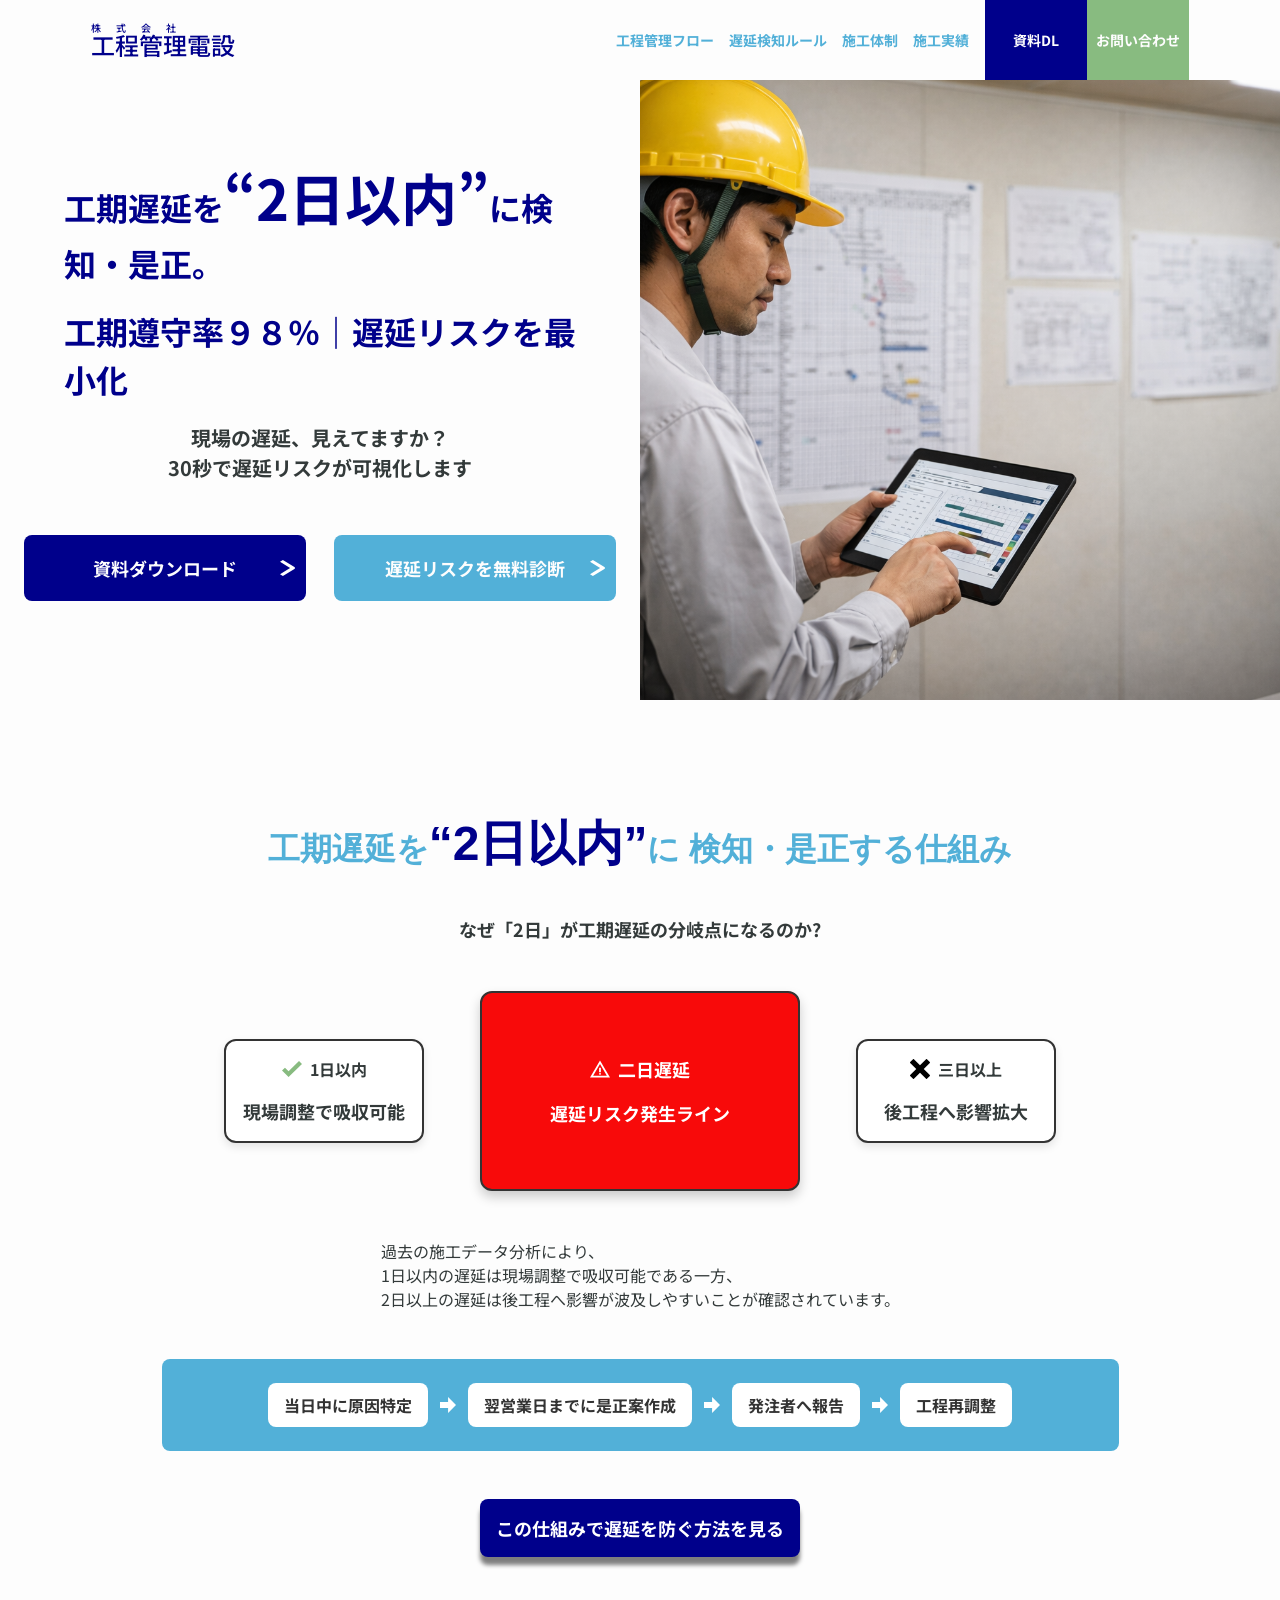
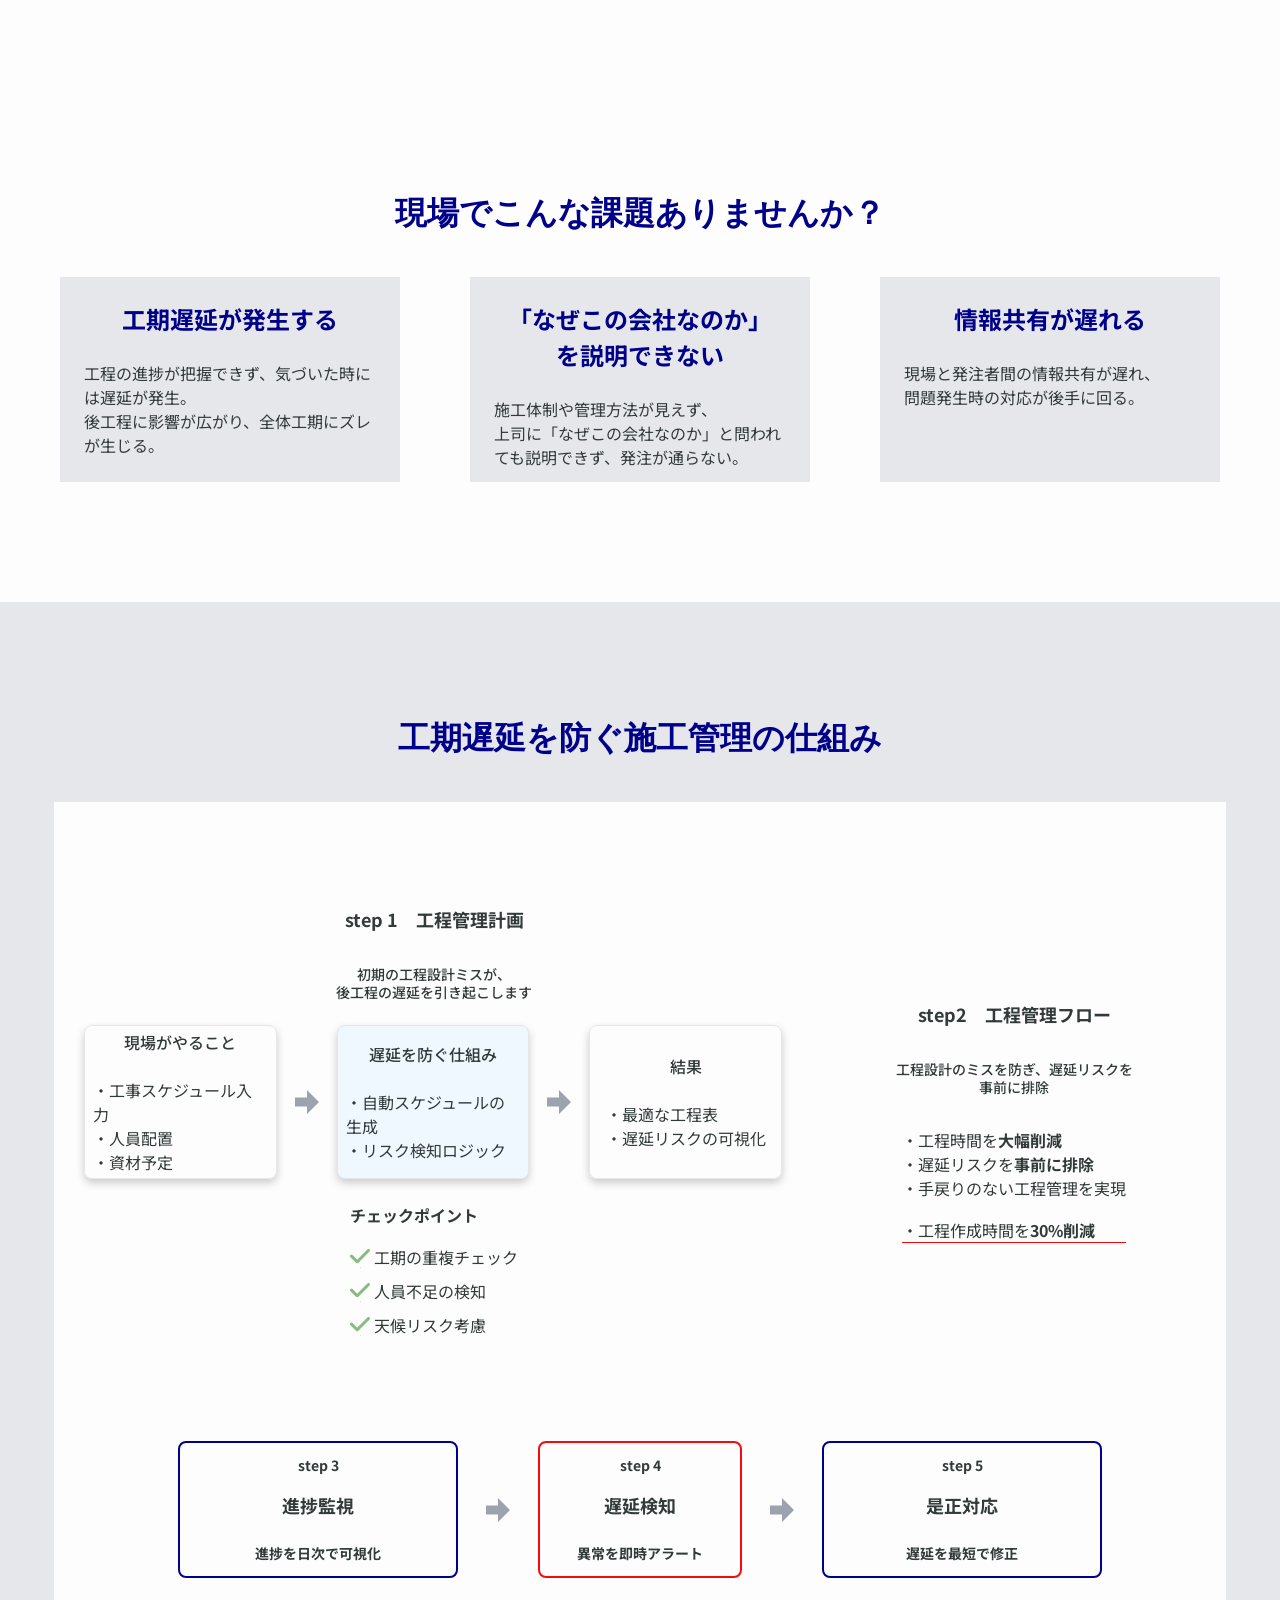
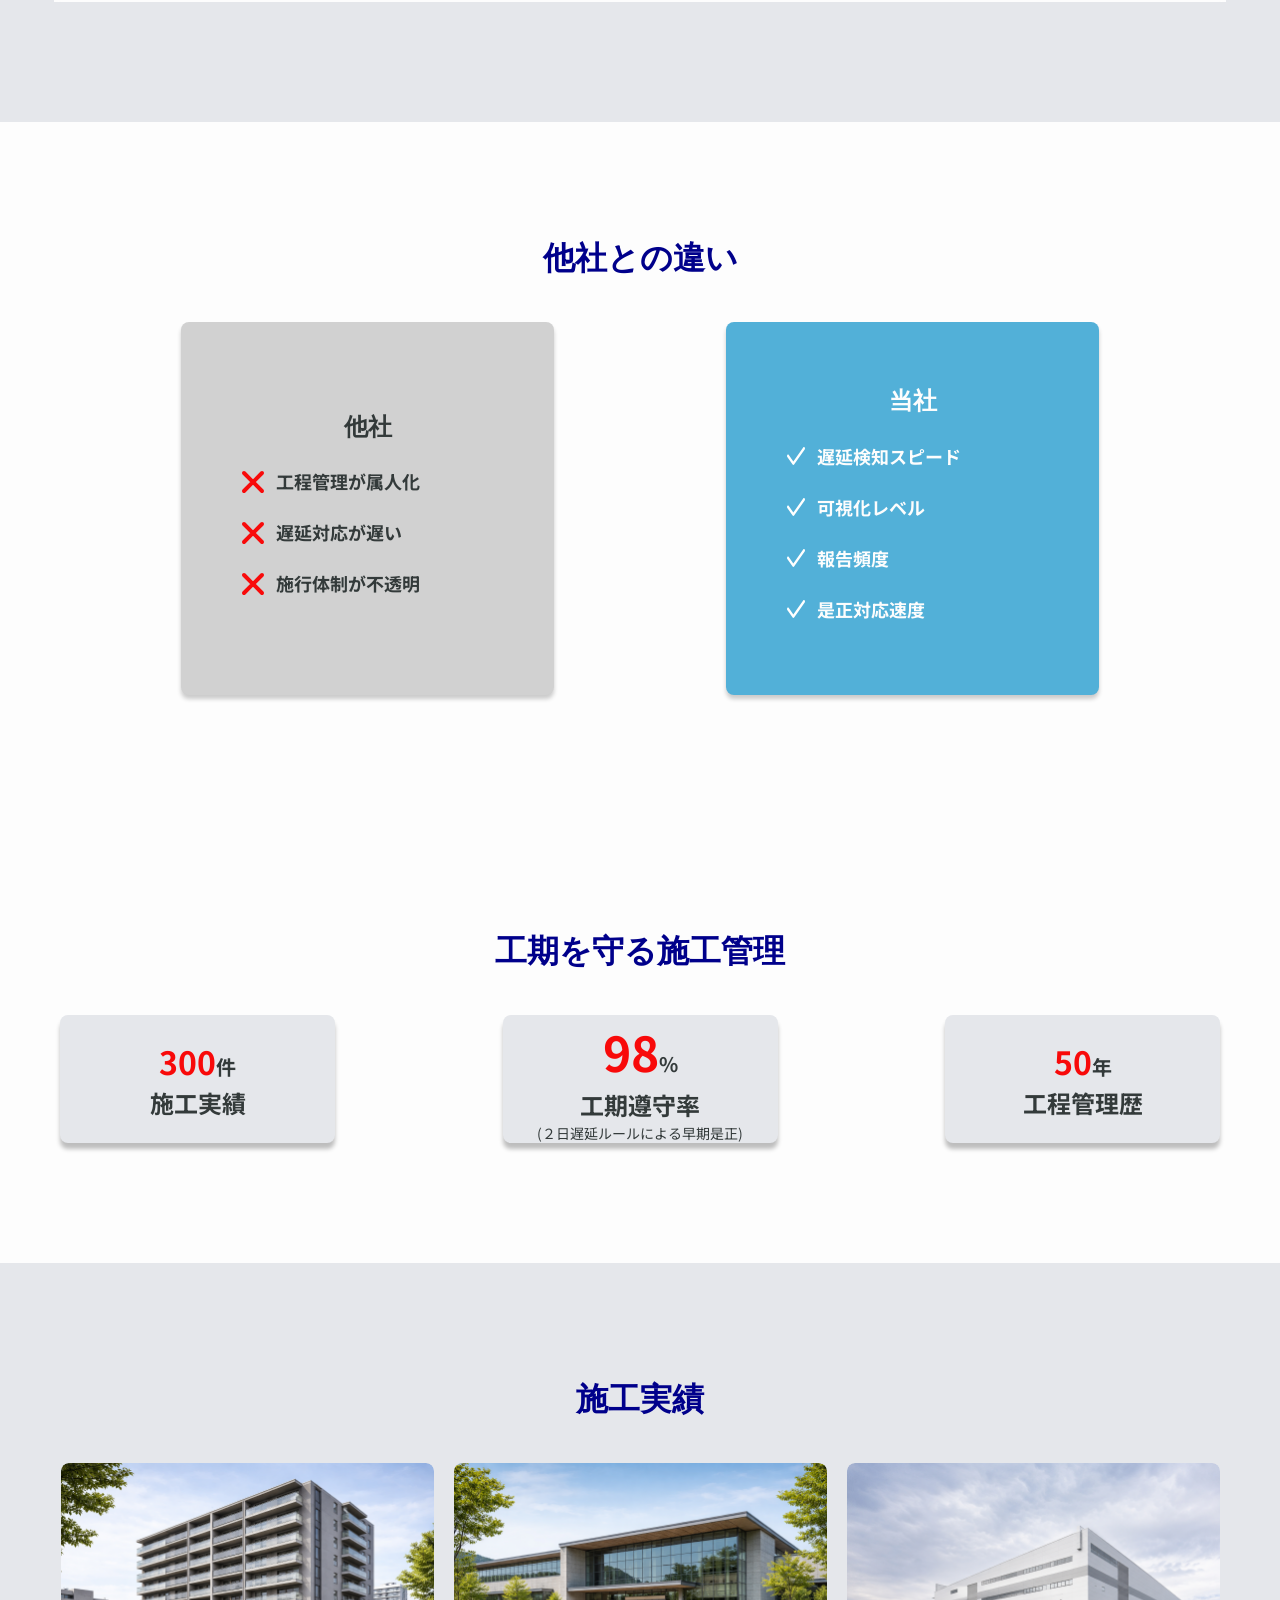
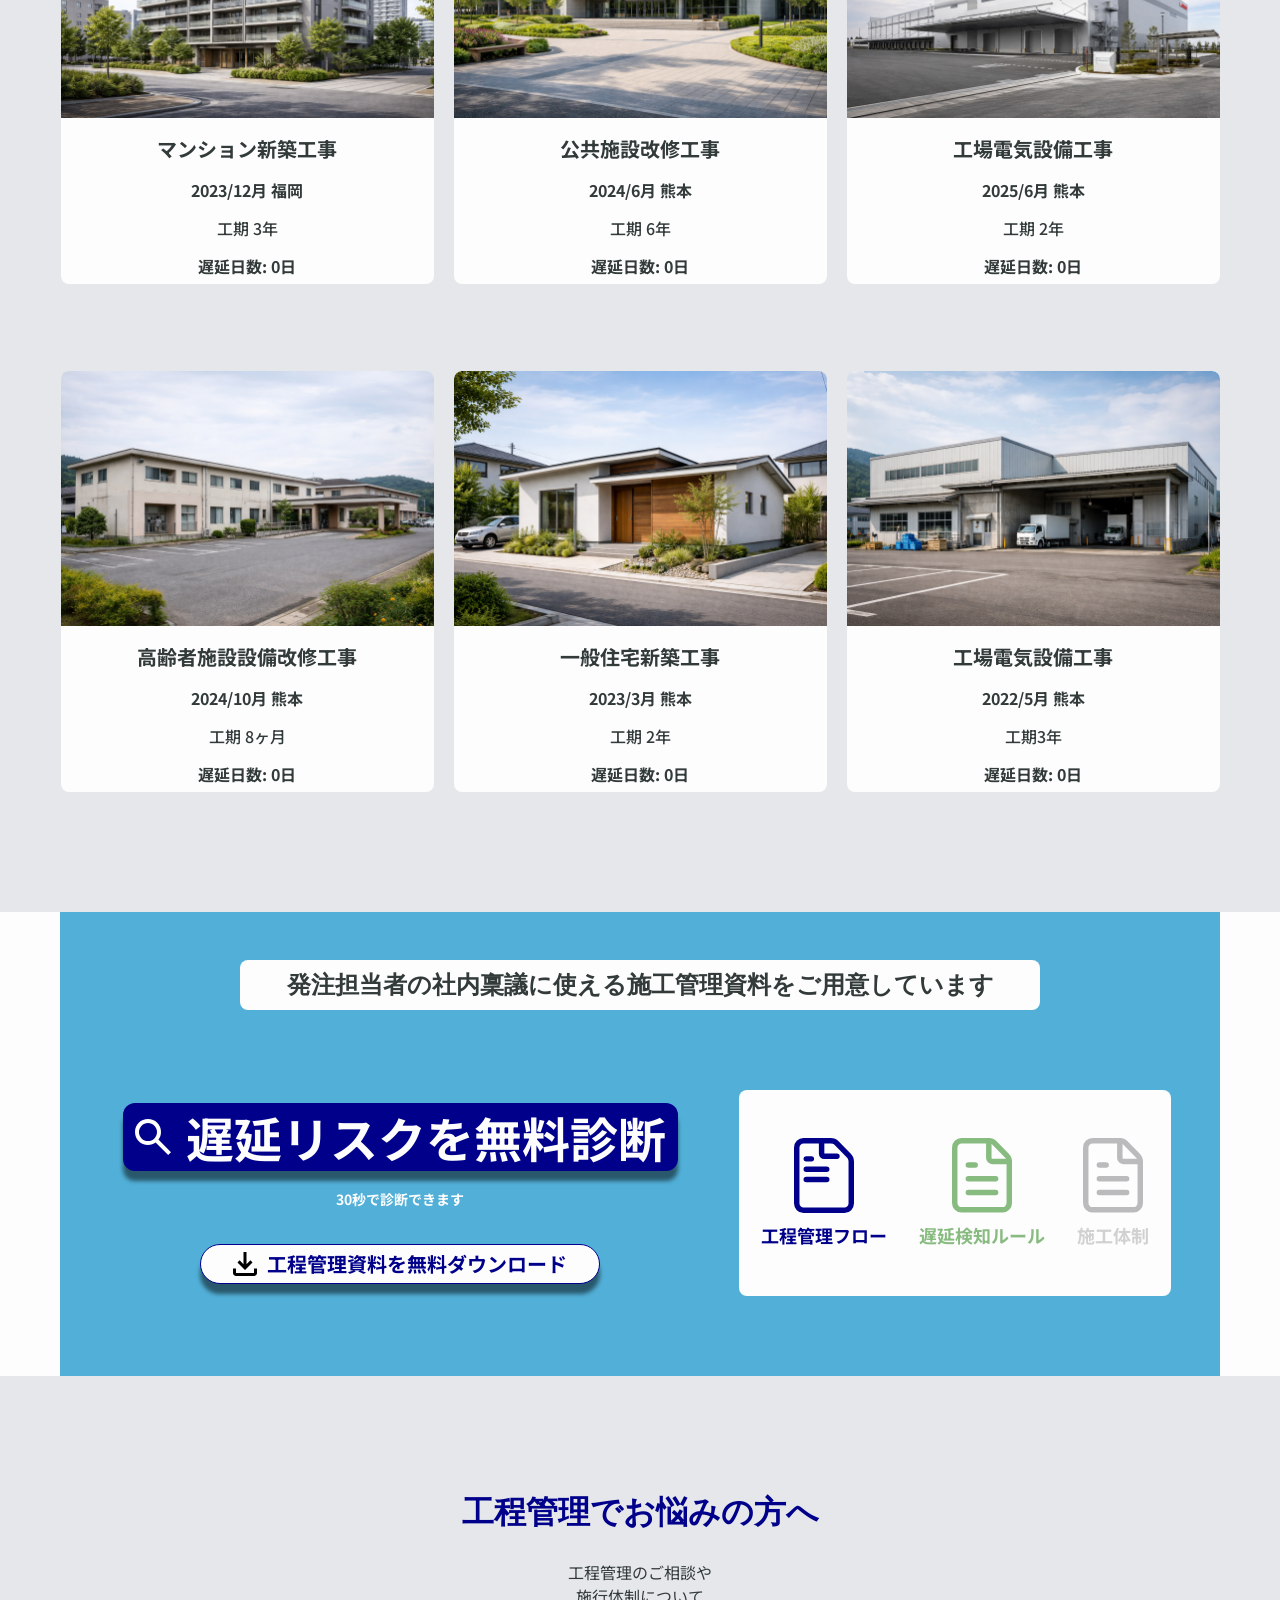
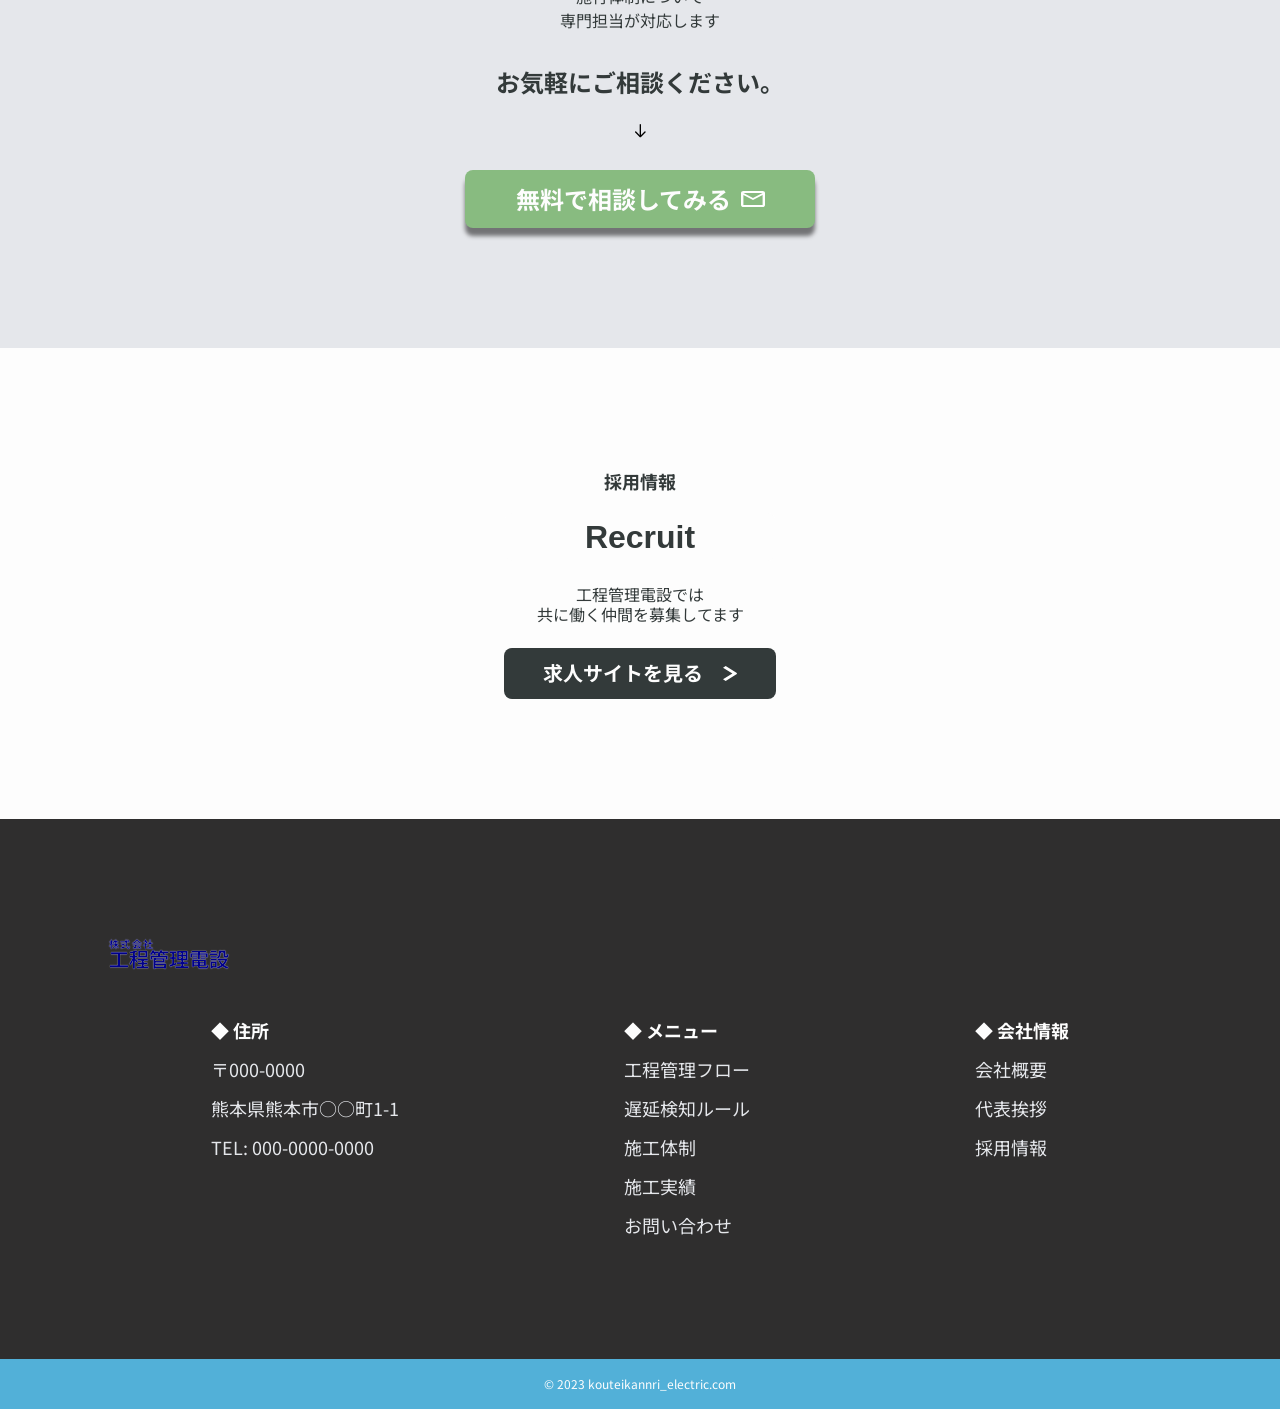
==== commit 4b61e766: "誤字整理" ====
--- a/index.html
+++ b/index.html
@@ -219,7 +219,7 @@
                                             <dl class="system__flow-check-list">
                                                 <dt class="system__flow-check-title">チェックポイント</dt>
                                                 <dd class="system__flow-check-item"><img src="assets/images/system-check.svg" alt="チェック"> 工期の重複チェック</dd>
-                                                <dd class="system__flow-check-item"><img src="assets/images/system-check.svg" alt="チェック"> 人员不足の検知</dd>
+                                                <dd class="system__flow-check-item"><img src="assets/images/system-check.svg" alt="チェック"> 人員不足の検知</dd>
                                                 <dd class="system__flow-check-item"><img src="assets/images/system-check.svg" alt="チェック"> 天候リスク考慮</dd>
                                             </dl>
                                         </div>
@@ -281,7 +281,7 @@
                             <div class="comparison__col">
                                 <p class="comparison__col--ours-text"><img src="assets/images/check--comparison.svg" alt="OKボタン">遅延検知スピード</p>
                                 <p class="comparison__col--ours-text"><img src="assets/images/check--comparison.svg" alt="OKボタン">可視化レベル</p>
-                                <p class="comparison__col--ours-text"><img src="assets/images/check--comparison.svg" alt="OKボタン">報告频度</p>
+                                <p class="comparison__col--ours-text"><img src="assets/images/check--comparison.svg" alt="OKボタン">報告頻度</p>
                                 <p class="comparison__col--ours-text"><img src="assets/images/check--comparison.svg" alt="OKボタン">是正対応速度</p>
                             </div>
                         </div>
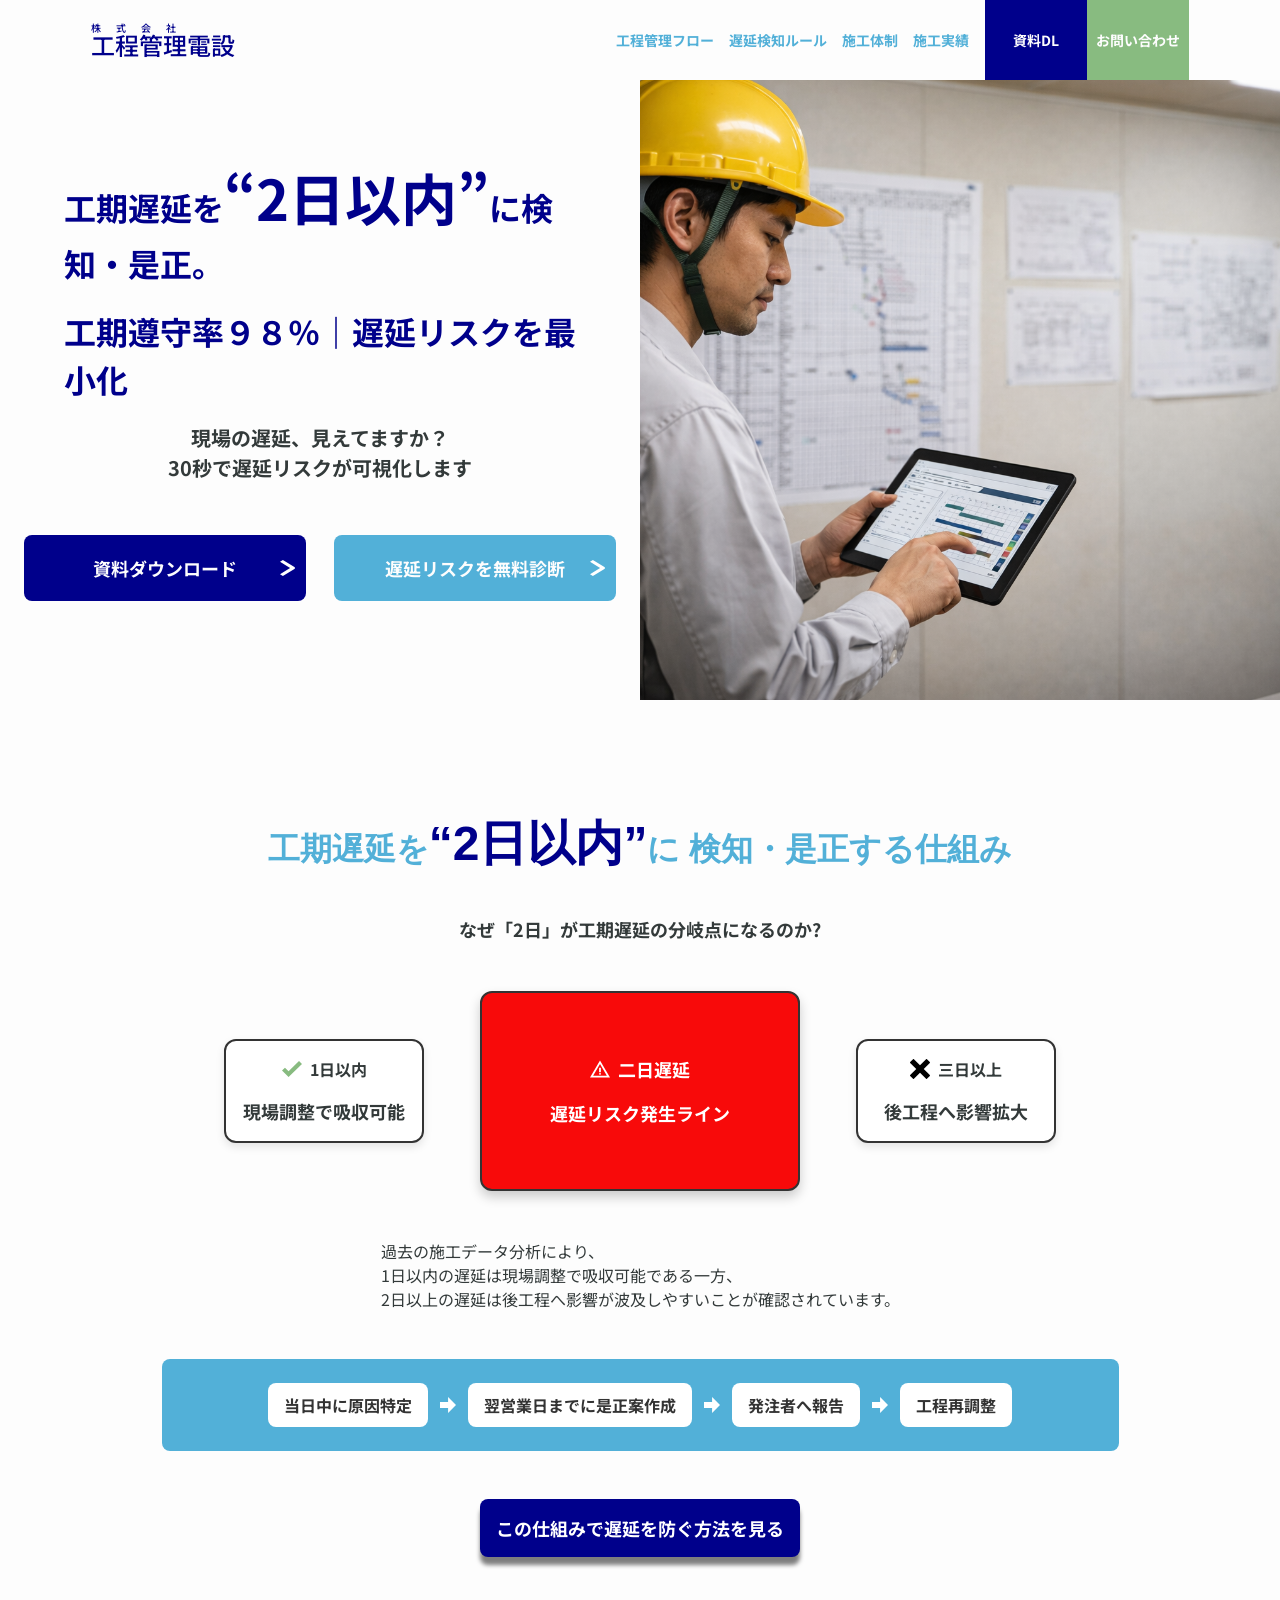
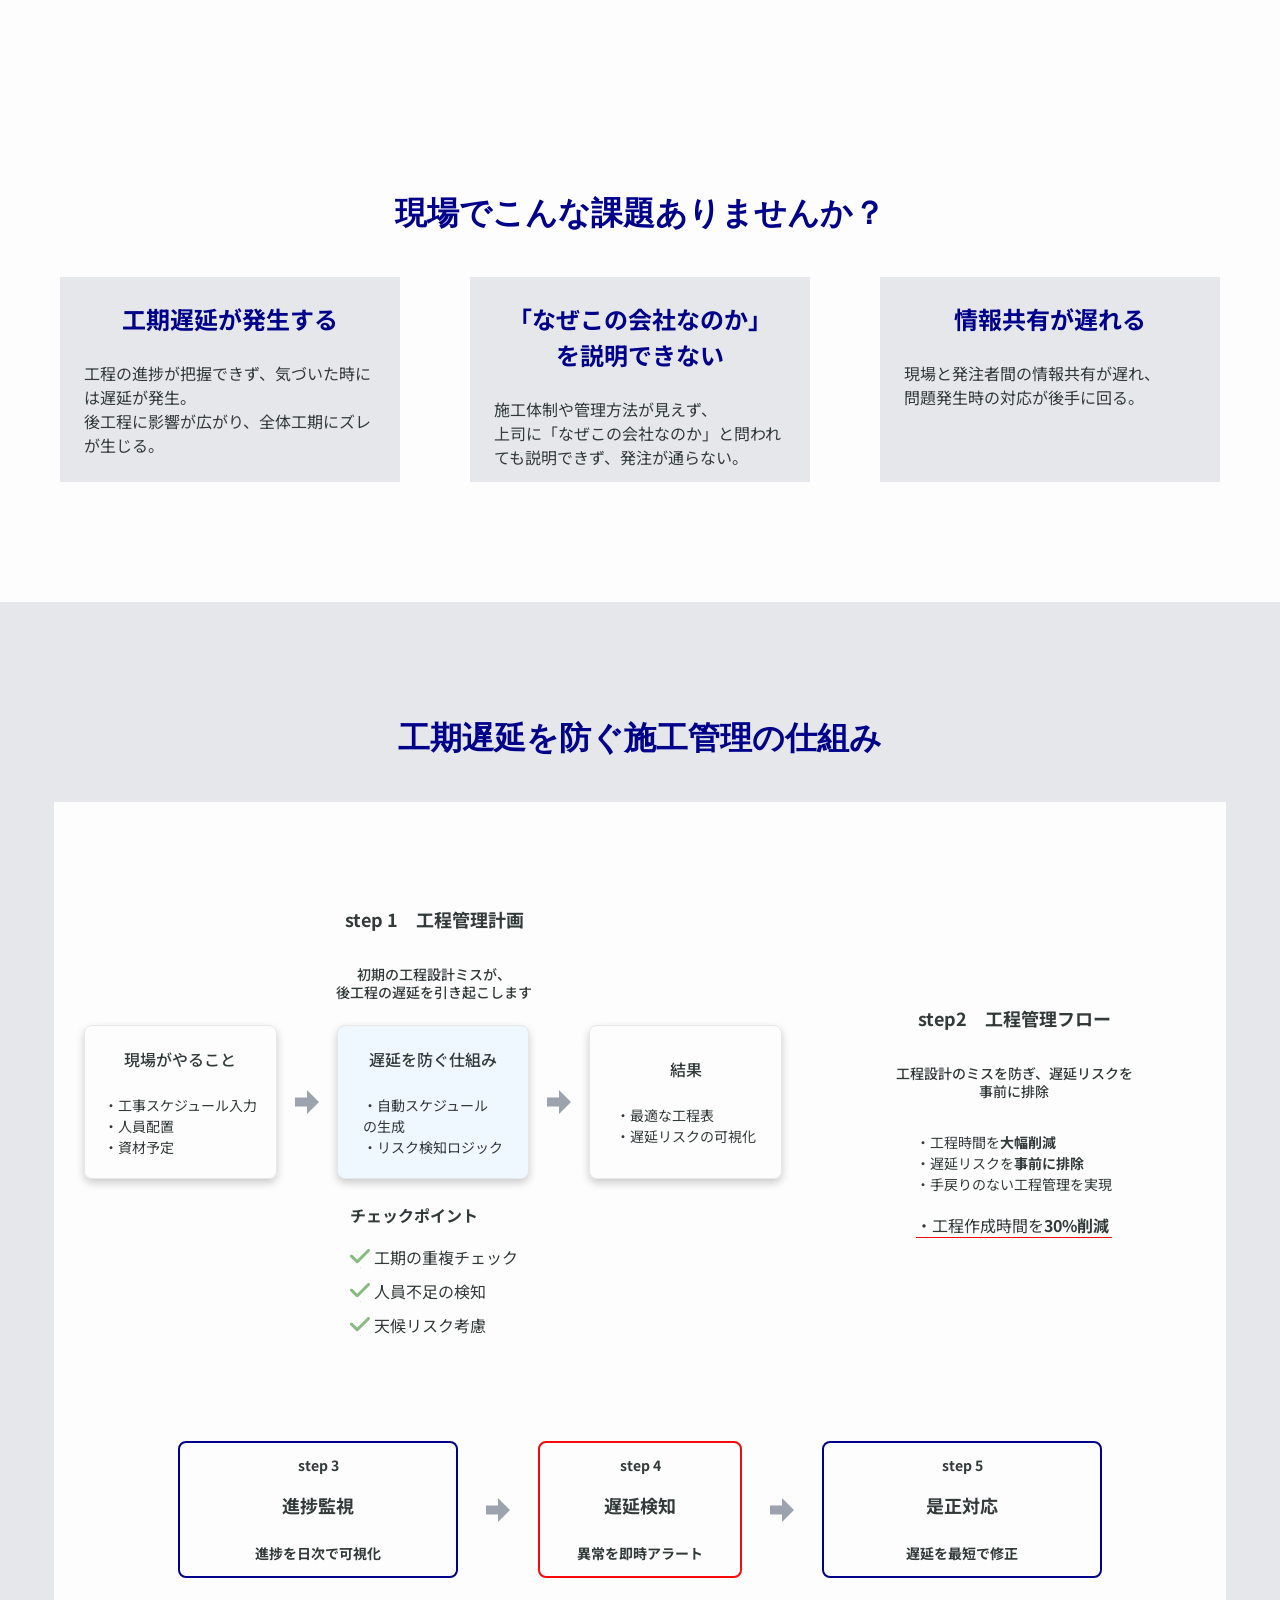
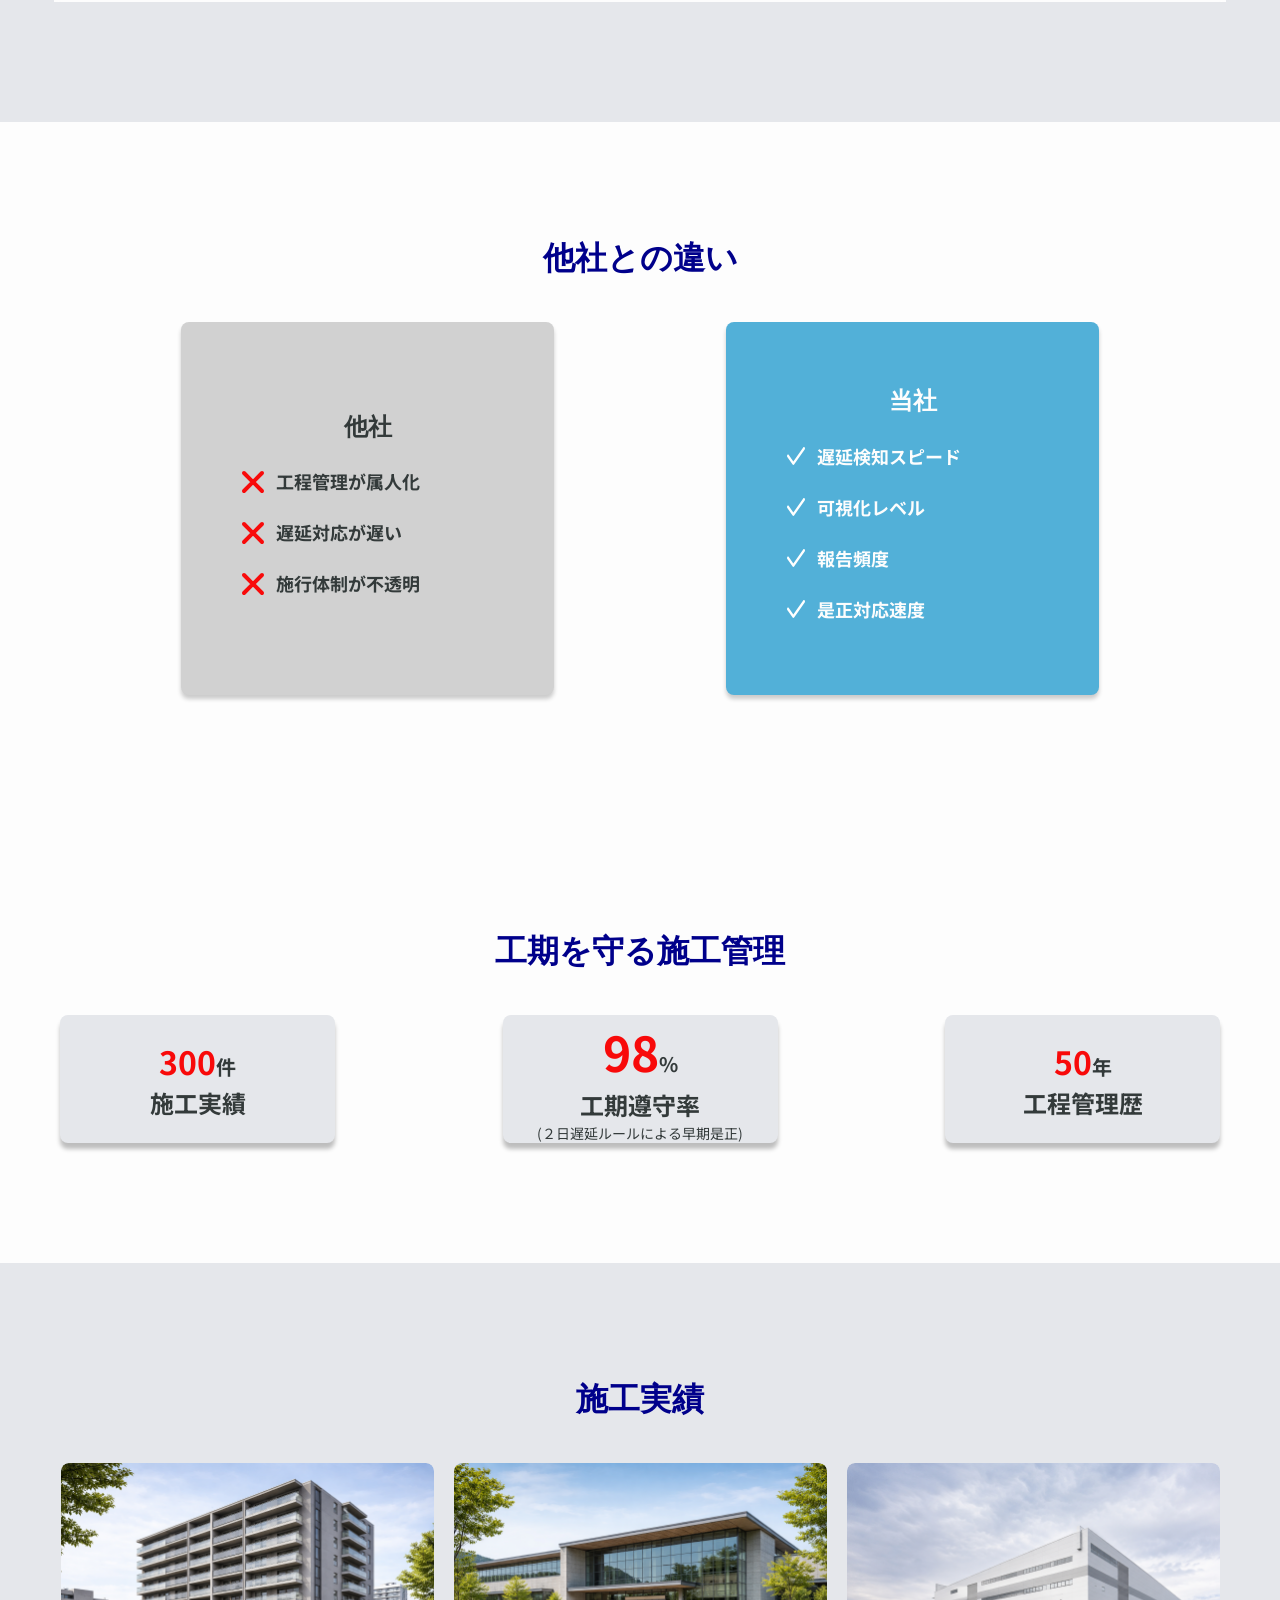
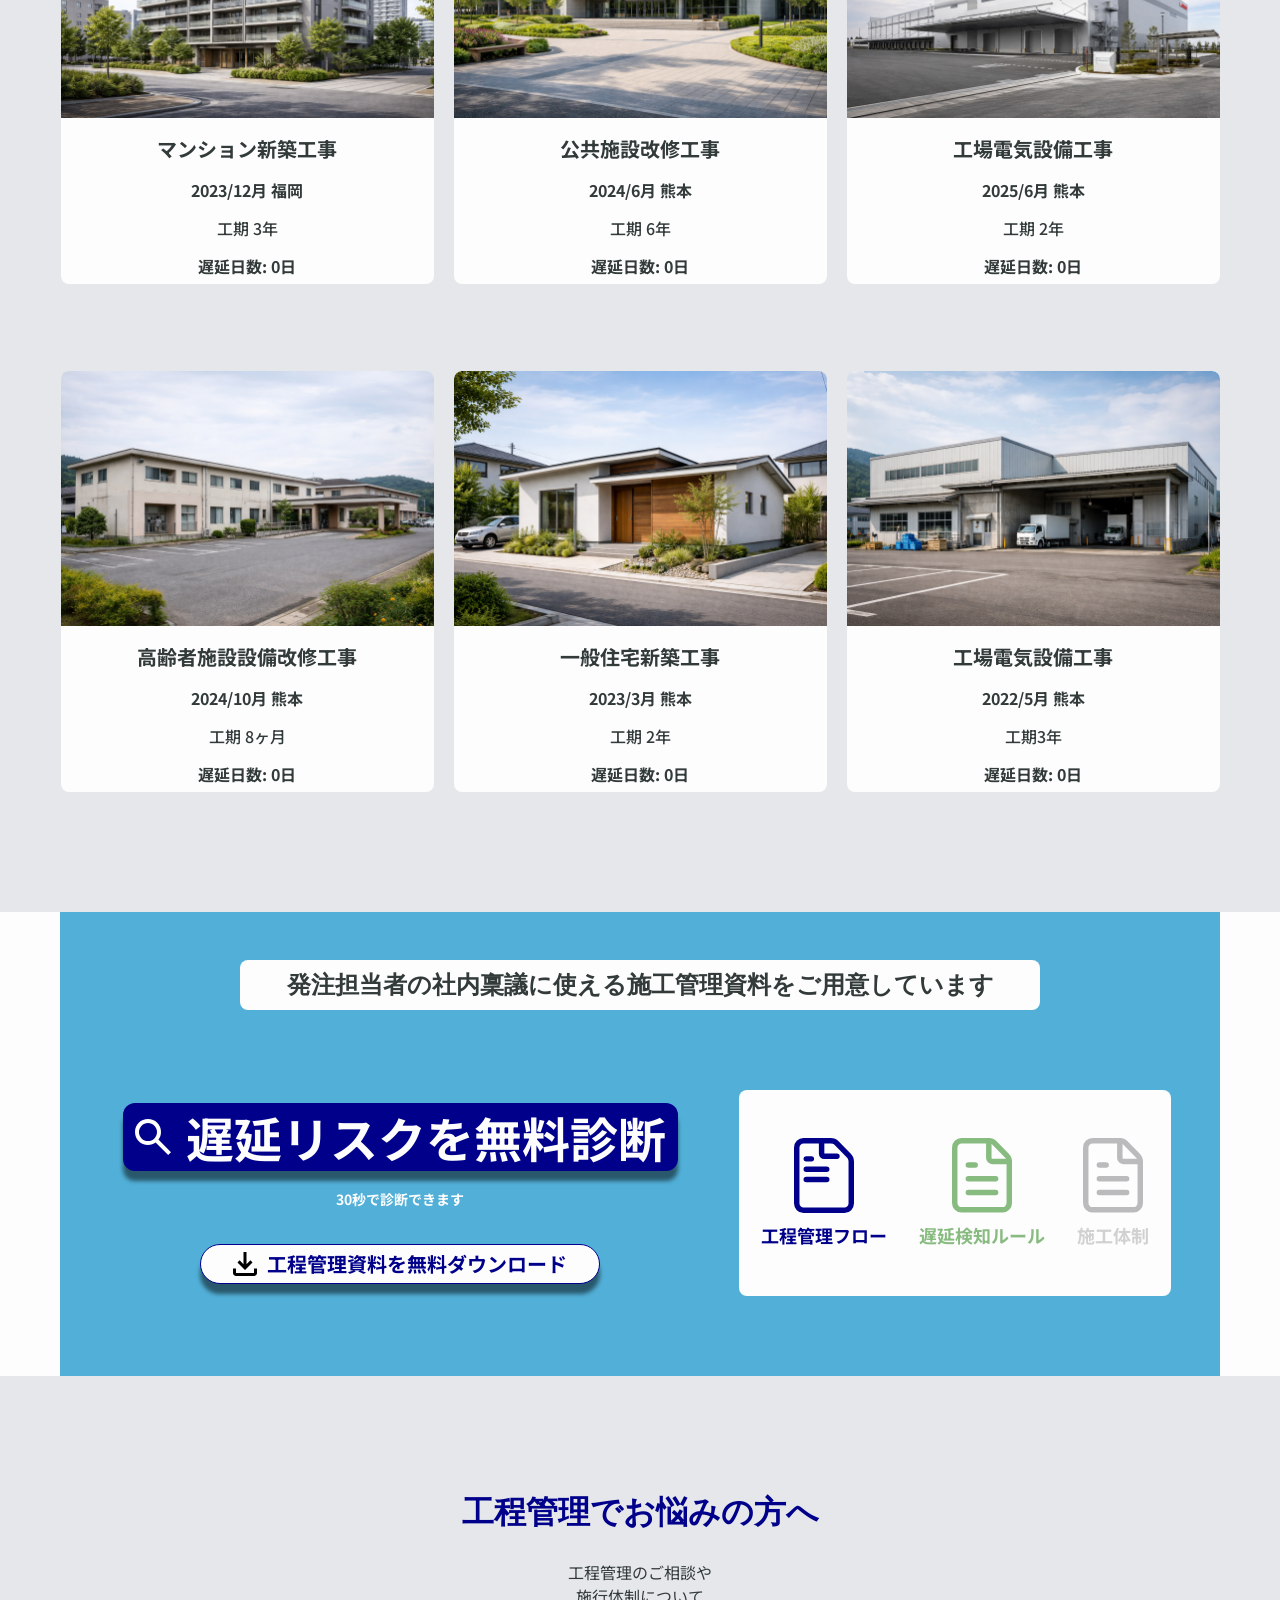
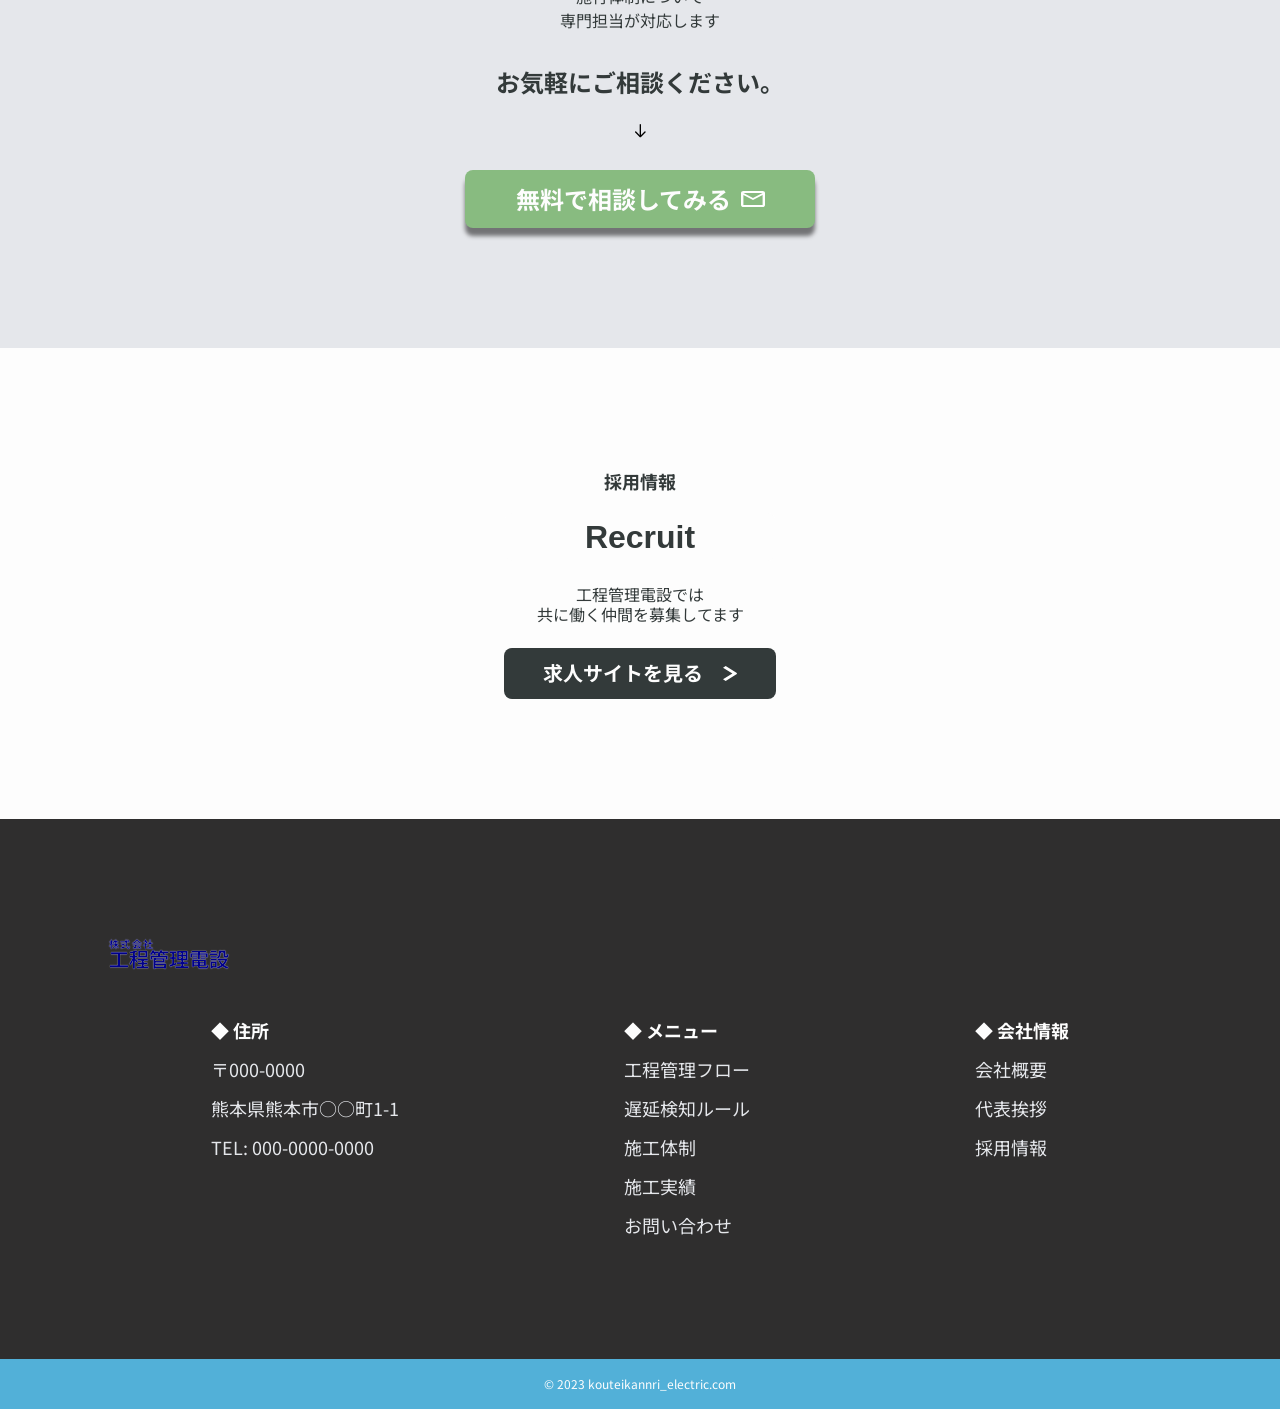
==== commit 91541f81: "Update index.html" ====
--- a/index.html
+++ b/index.html
@@ -202,7 +202,7 @@
                                             <div class="system__flow-wrap">
                                                 <p class="system__flow-subtitle">遅延を防ぐ仕組み</p>
                                                 <ul class="system__flow-list">
-                                                    <li class="system__flow-text">・自動スケジュールの生成</li>
+                                                    <li class="system__flow-text">・自動スケジュール<br>の生成</li>
                                                     <li class="system__flow-text">・リスク検知ロジック</li>
                                                 </ul>
                                             </div>
--- a/assets/css/top.css
+++ b/assets/css/top.css
@@ -609,11 +609,12 @@
 }
 
 .system__flow-text {
-    font-size: 1.6rem;
+    font-size: 1.4rem;
 }
 
 .system__flow-text:first-of-type {
     margin-top: 0;
+    font-size: 1.4rem;
 }
 
 .system__flow-bold {
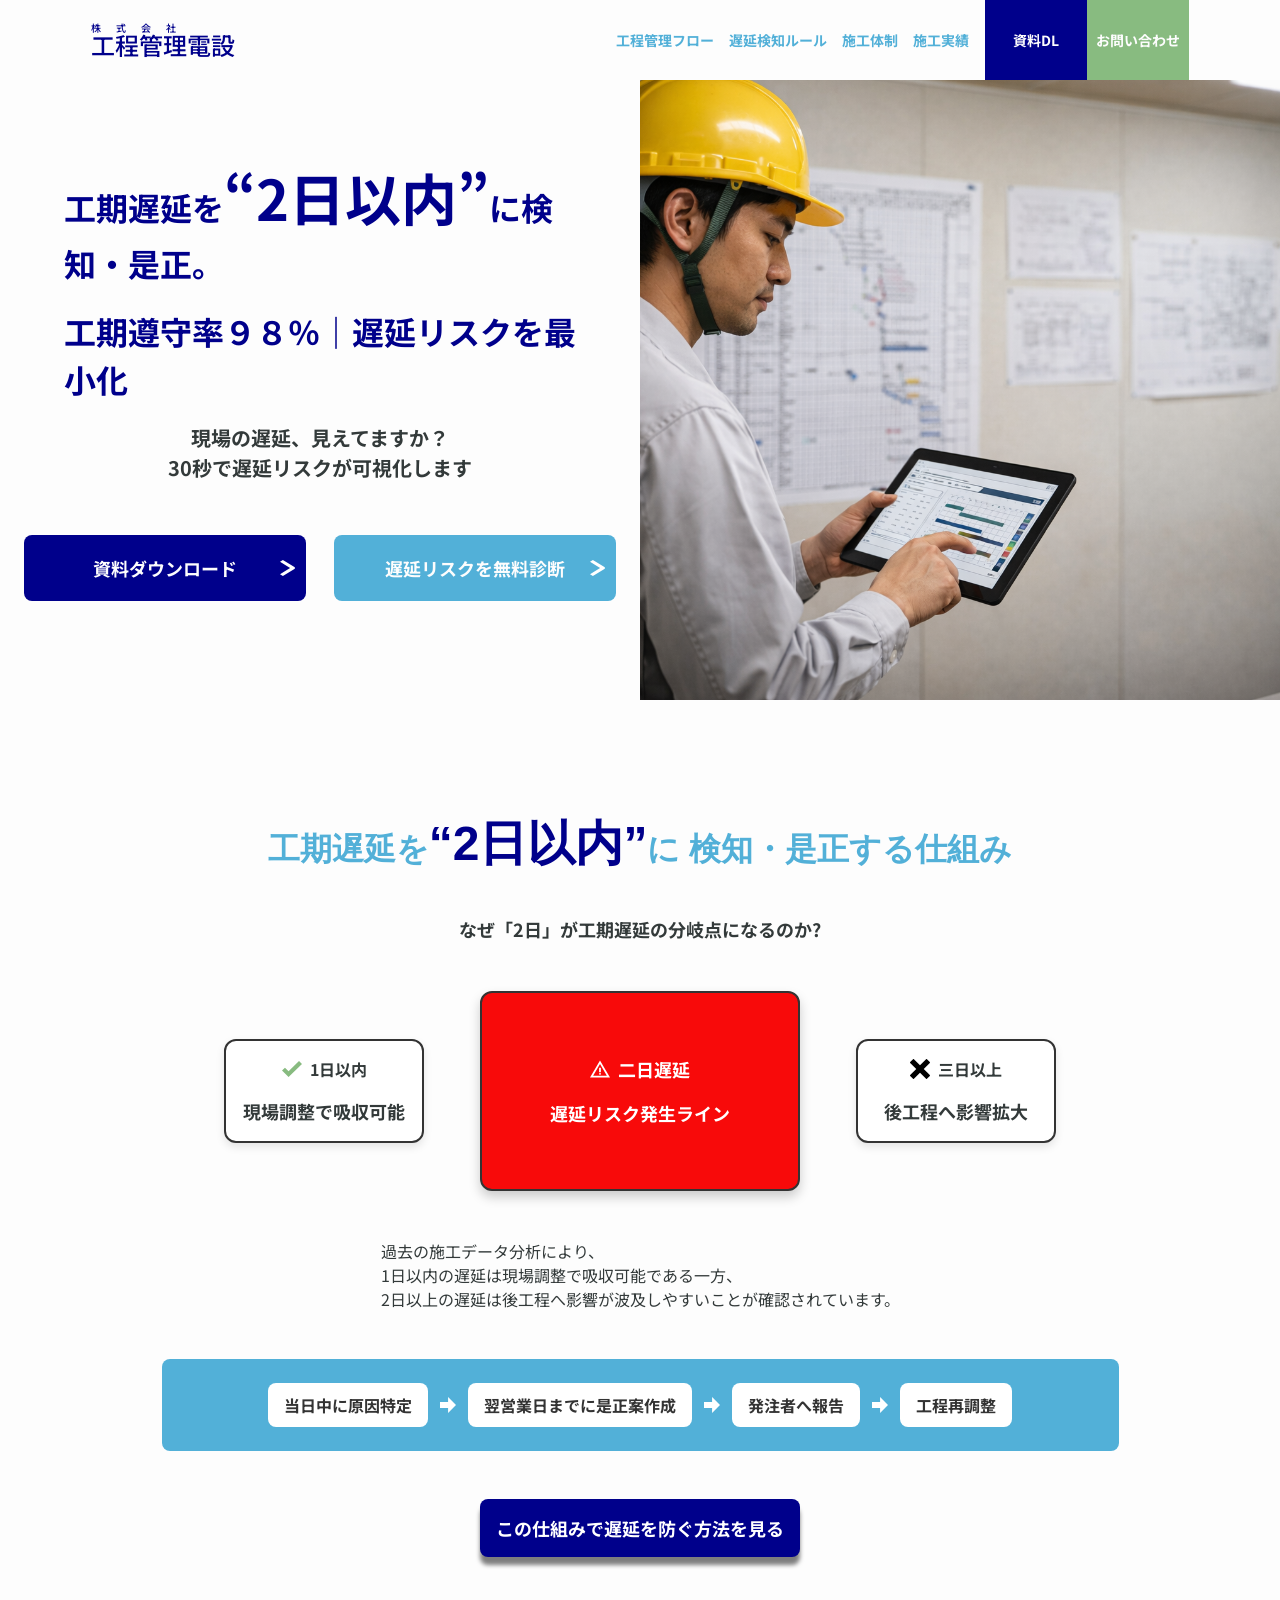
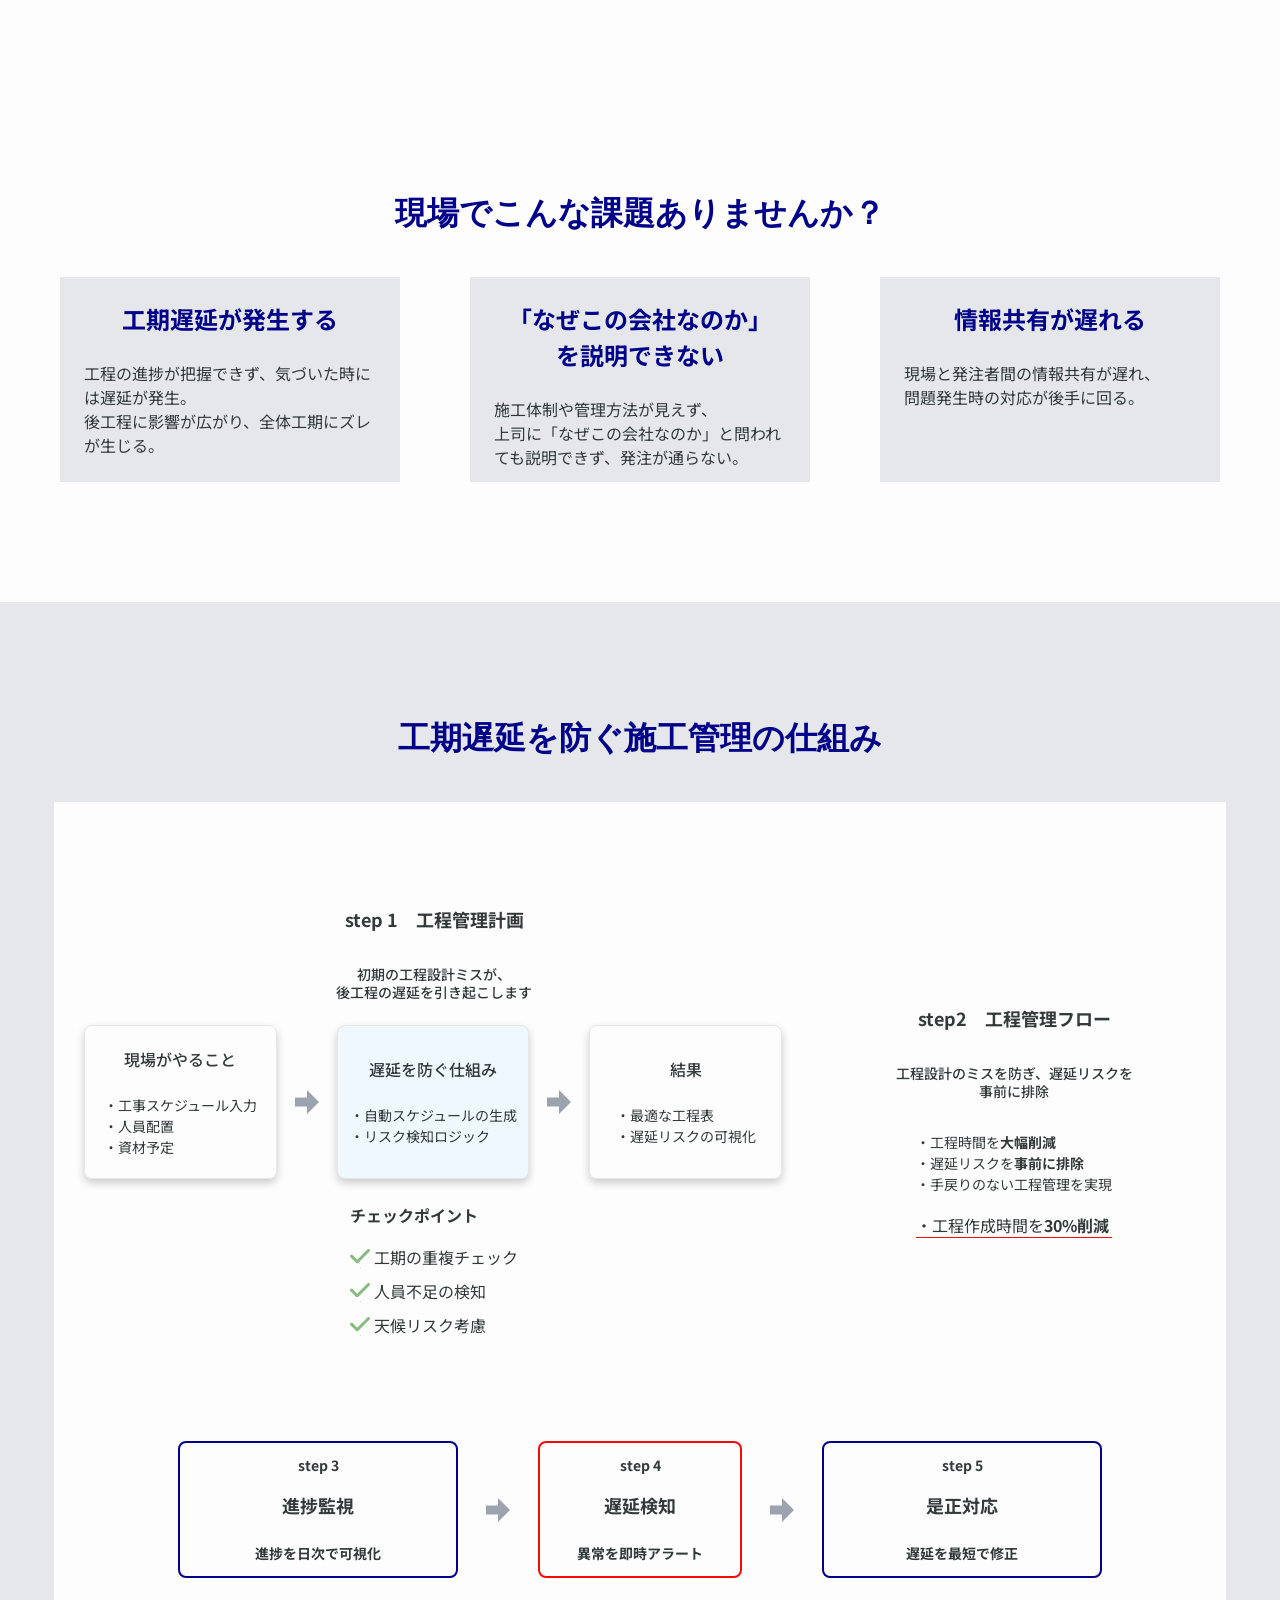
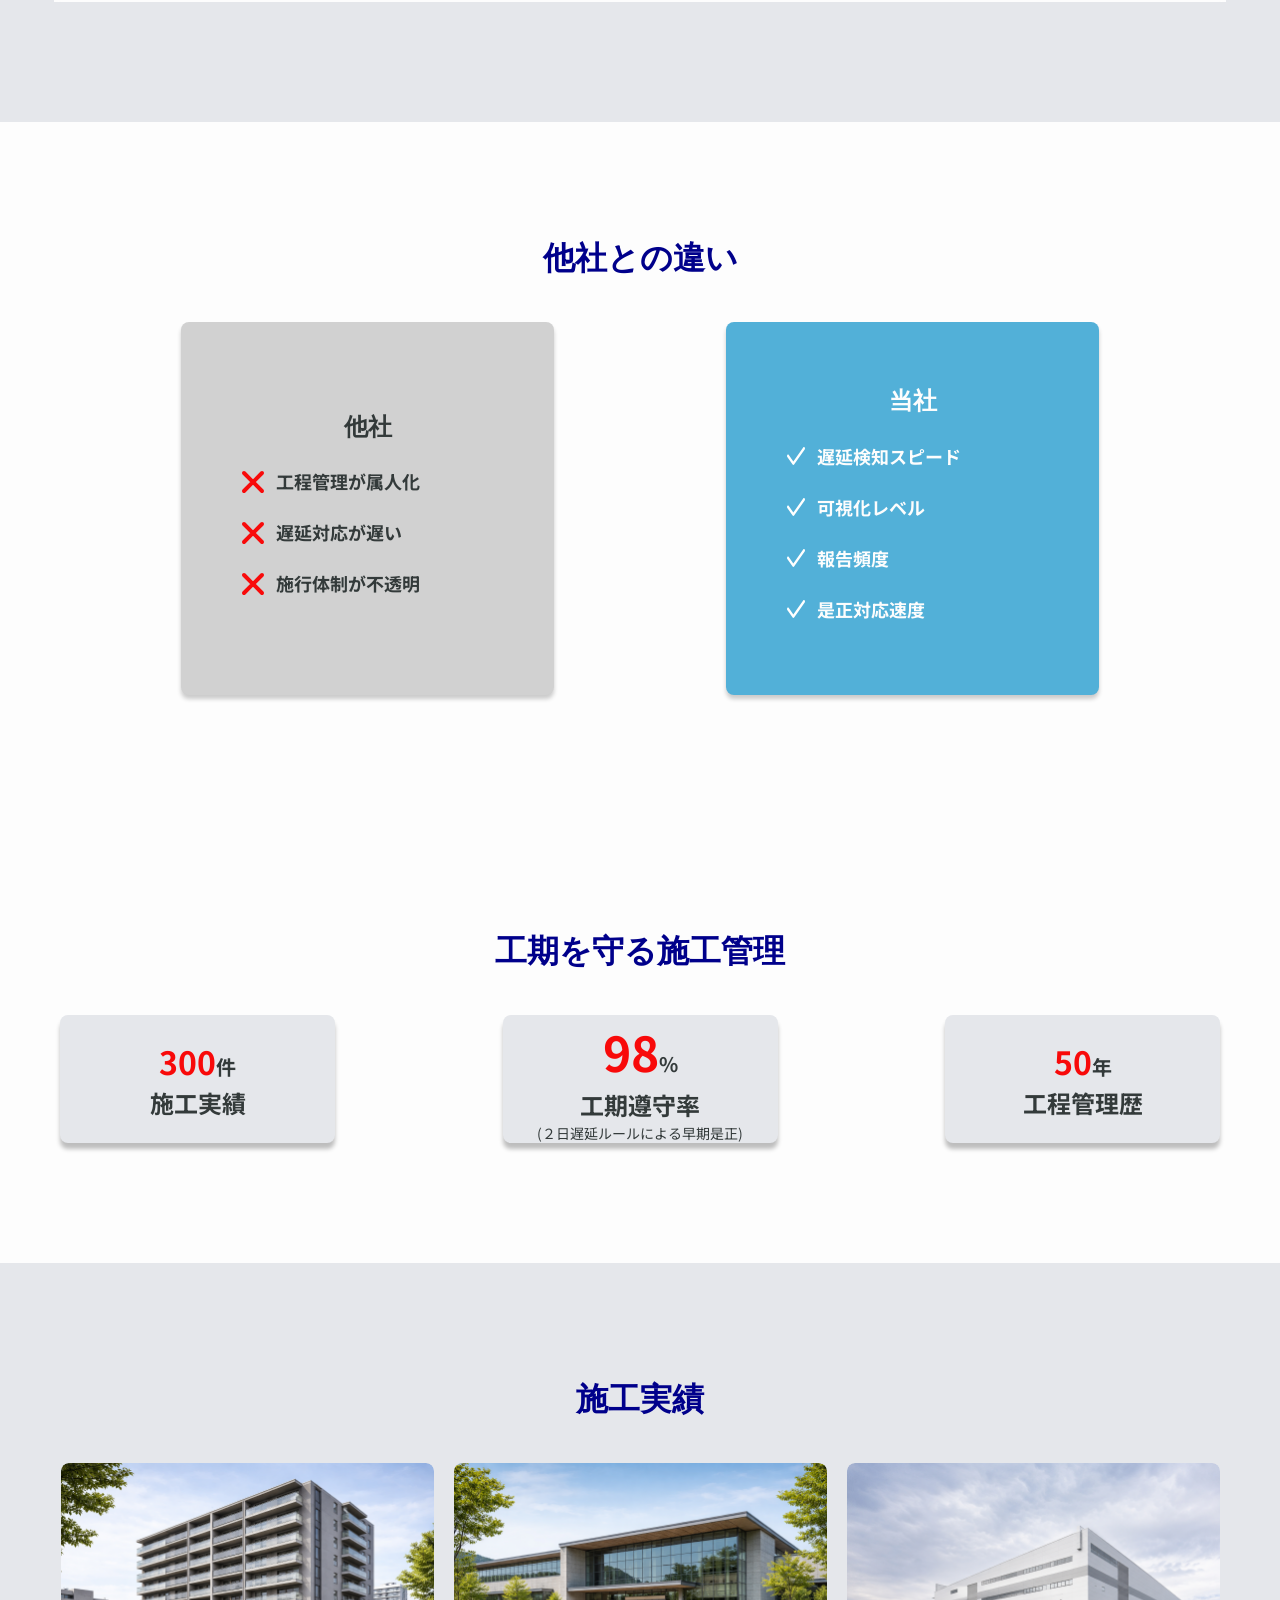
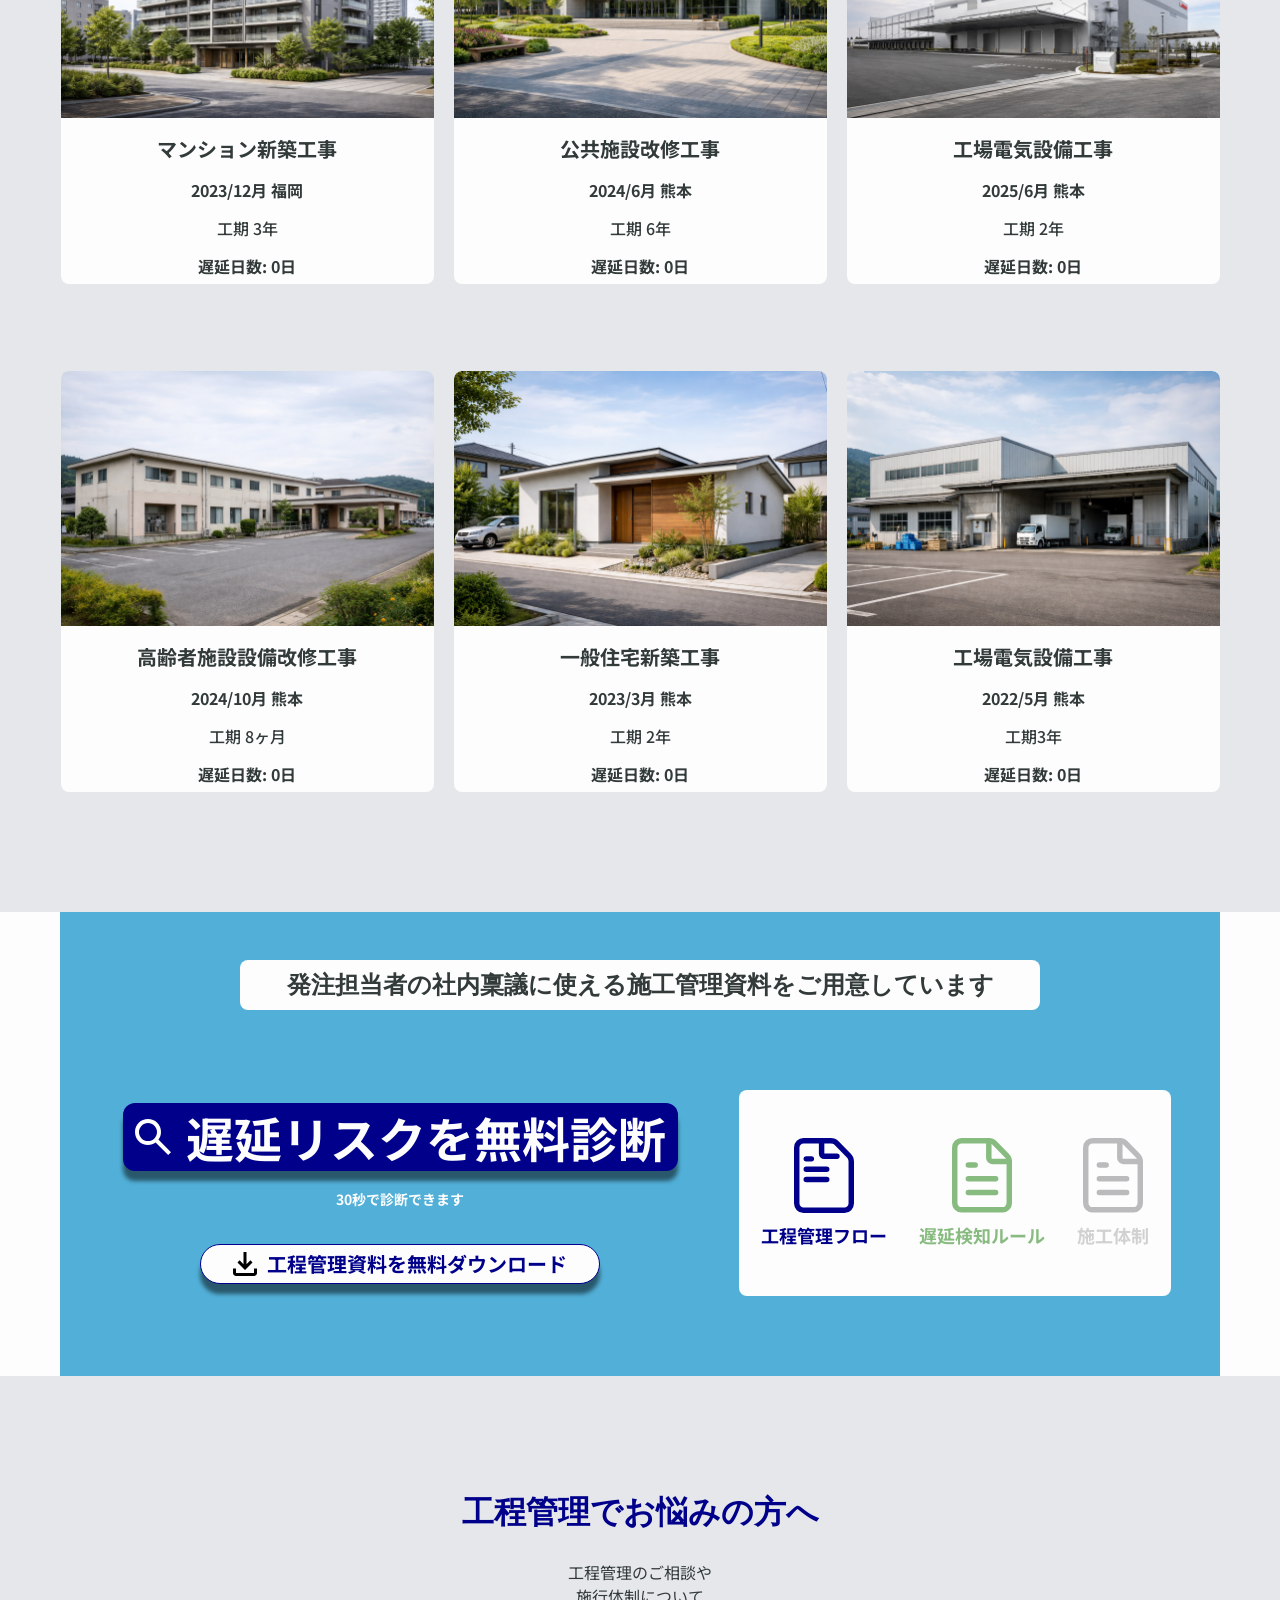
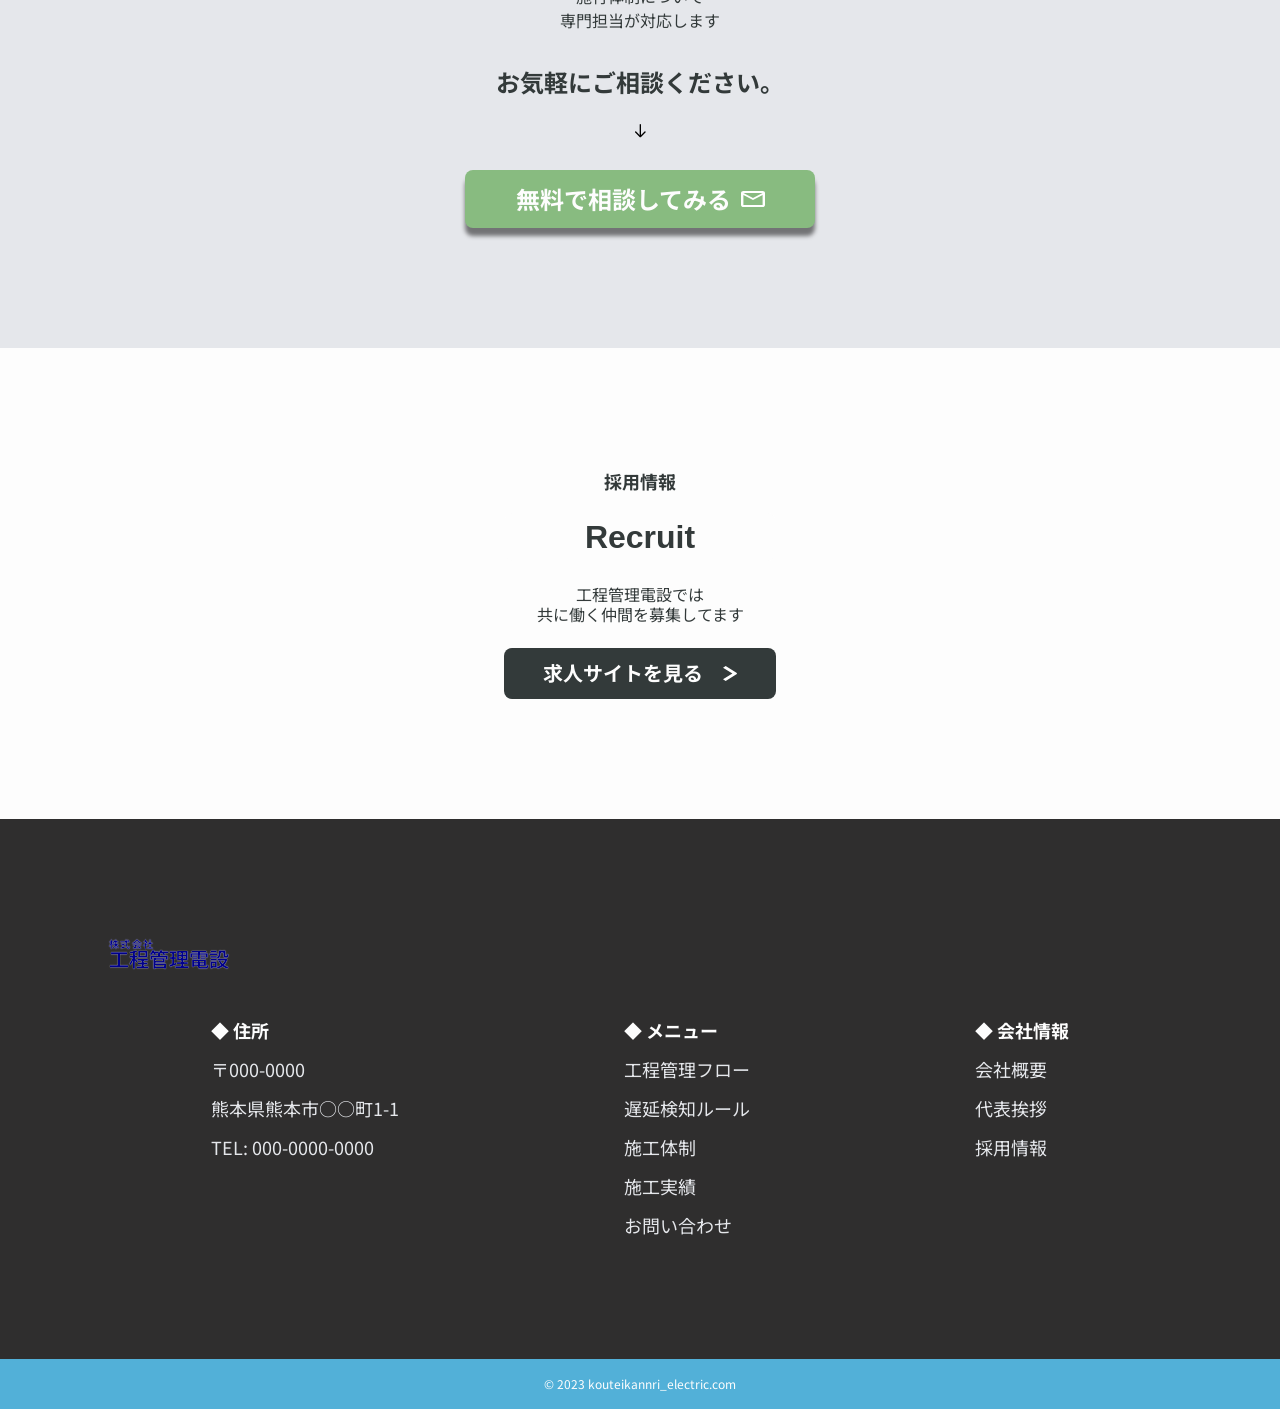
==== commit 5ecd9450: "変更" ====
--- a/index.html
+++ b/index.html
@@ -202,7 +202,7 @@
                                             <div class="system__flow-wrap">
                                                 <p class="system__flow-subtitle">遅延を防ぐ仕組み</p>
                                                 <ul class="system__flow-list">
-                                                    <li class="system__flow-text">・自動スケジュール<br>の生成</li>
+                                                    <li class="system__flow-text">・自動スケジュールの生成</li>
                                                     <li class="system__flow-text">・リスク検知ロジック</li>
                                                 </ul>
                                             </div>
